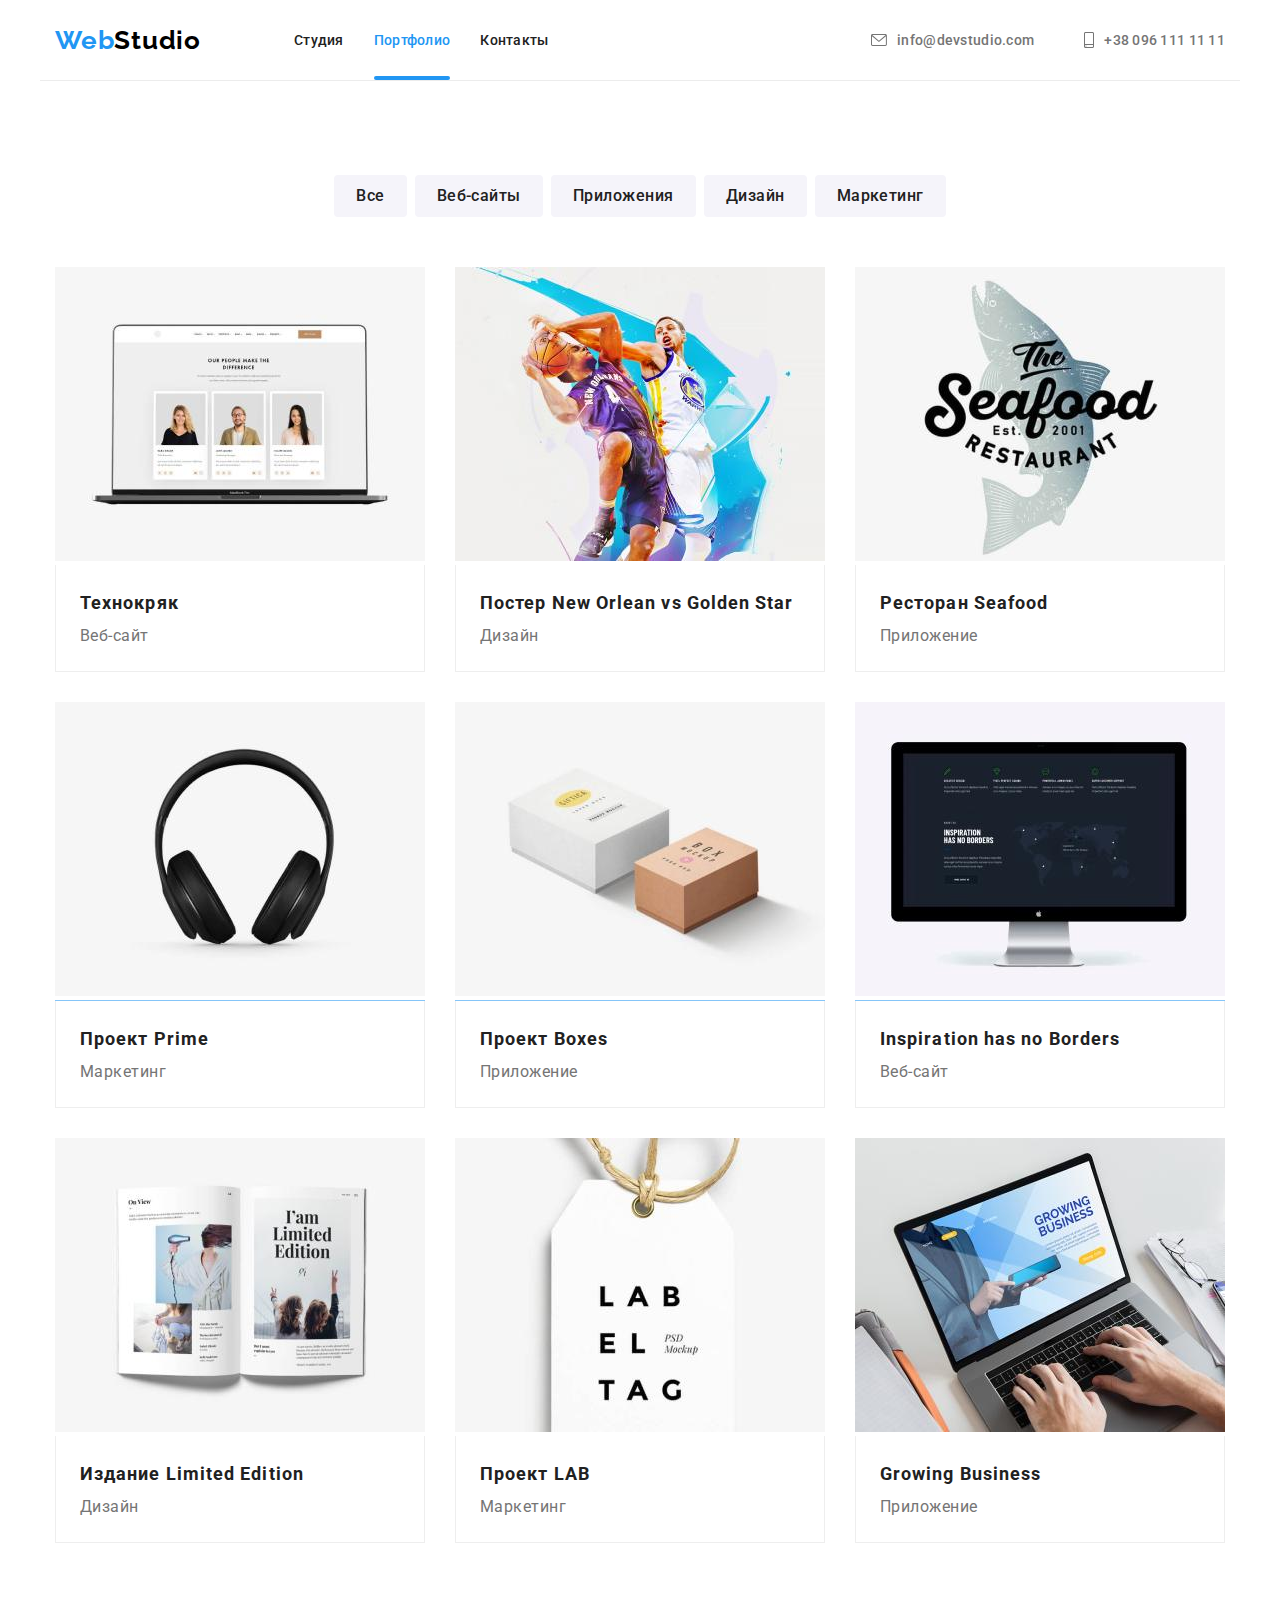
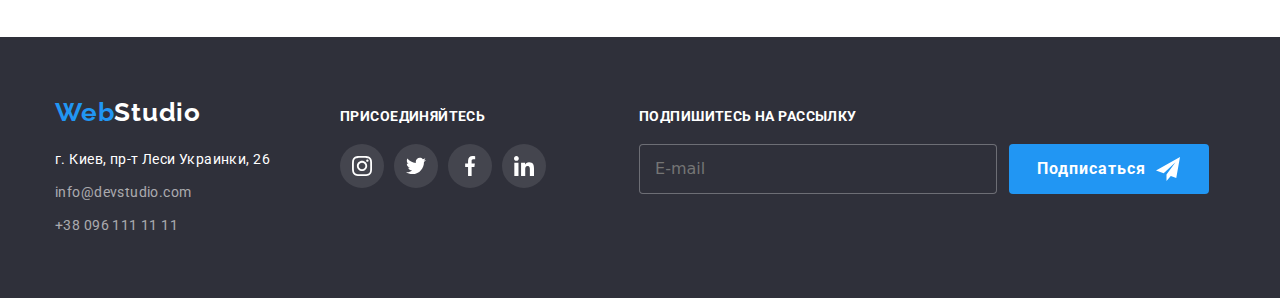
==== portfolio.html @ 139fa719 "дз8" ====
<!DOCTYPE html>
<html lang="ru">

<head>
    <meta charset="UTF-8">
    <meta http-equiv="X-UA-Compatible" content="IE=edge">
    <meta name="viewport" content="width=device-width, initial-scale=1.0">
    <link rel="preconnect" href="https://fonts.googleapis.com">
    <link rel="preconnect" href="https://fonts.gstatic.com" crossorigin>
    <link href="https://fonts.googleapis.com/css2?family=Raleway:wght@700&family=Roboto:wght@400;500;700;900&display=swap"
        rel="stylesheet">
    <!-- <link rel="stylesheet" href="css/styles.css"> -->
    <link rel="stylesheet" href="css/main.css">
    <link rel="stylesheet" href="css/main.min.css">
    <link rel="stylesheet" href="./css/modern-normalize.css">
    <!-- <link rel="stylesheet" href="./css/reset.css"> -->
    <title>Портфолио</title>
</head>

<body>
    <!------ШАПКА------>
    <header>
        <div class="container header-nav">
            <nav class="main-nav">
                <a class="link header-logo-web" href="./index.html">Web<span class="header-logo-studio">Studio</span></a>
                <ul class="list header__box-list">
                    <li class="header__list">
                        <a class="link header__link" href="./index.html" >Студия</a>
                    </li>
                    <li class="header__list">
                        <a class="link header__link current" href="./portfolio.html">Портфолио</a>
                    </li>
                    <li class="header__list">
                        <a class="link header__link" href="">Контакты</a>
                    </li>
                </ul>
            </nav>
                <ul class="list header-tel-mail">
                    <li class="header-contact">
                        <a class="link header-mail" href="mailto:info@devstudio.com">
                            <svg class="header-icon-mail">
                                <use href="./images/symbol-defs.svg#icon-envelope-hover">
                                </use>
                            </svg>
                            info@devstudio.com</a>
                    </li>
                    <li class="header-contact">
                        <a class="link header-tel" href="tel:+380961111111">
                            <svg class="header-icon-tel">
                                <use href="./images/symbol-defs.svg#icon-smartphone">
                                </use>
                            </svg>+38 096 111 11 11</a>
                    </li>
                </ul>
        </div>
    </header>
    <!-----------------------портфоліо----------------------->
    <main>
        <section class="section">
            <div class="container">
                <ul class="list projects__box-btn">
                    <li class="projects__button">
                        <button class="projects__list-btn" type="button">Все</button>
                    </li>
                    <li class="projects__button">
                        <button class="projects__list-btn" type="button">Веб-сайты</button>
                    </li>
                    <li class="projects__button">
                        <button class="projects__list-btn" type="button">Приложения</button>
                    </li>
                    <li class="projects__button">
                        <button class="projects__list-btn" type="button">Дизайн</button>
                    </li>
                    <li class="projects__button">
                        <button class="projects__list-btn" type="button">Маркетинг</button>
                    </li>
                </ul>
                <h1 class="visually-hidden">Портфолио</h1>
                <ul class="list projects">
                    <li class="projects__img">
                            <a class="link projects__link" href="">
                                <div class="projects__img-wrap">
                                <img src="./images/potr.jpg" alt="Ноутбук" width="370">
                                <p class="flex-top-text">
                                    Технокряк это современная площадка распространения коронавируса. Компании используют эту платформу для цифрового
                                    шпионажа и атак на защищённые сервера конкурентов.
                                </p>
                            </div>
                            <div class="projects__text-container" >
                                <h2 class="projects__text">Технокряк</h2>
                                <p class="projects__title">Веб-сайт</p>
                            </div>
                        </a>
                    </li>
                    <li class="projects__img">
                            <a class="link projects__link" href="">
                                <div class="projects__img-wrap">
                                <img src="./images/potr(1).jpg" alt="Баскетболіcти" width="370">
                                <p class="flex-top-text">
                                    Технокряк это современная площадка распространения коронавируса. Компании используют эту платформу для цифрового
                                    шпионажа и атак на защищённые сервера конкурентов.
                                </p>
                            </div>
                            <div class="projects__text-container" >
                                <h2 class="projects__text">Постер <span lang="en">New Orlean vs Golden Star</span></h2>
                                <p class="projects__title">Дизайн</p>
                            </div>
                        </a>
                    </li>
                    <li class="projects__img">
                            <a class="link projects__link" href="">
                                <div class="projects__img-wrap">
                                <img src="./images/port(2).jpg" alt="Логотип ресторану" width="370">
                                <p class="flex-top-text">
                                    Технокряк это современная площадка распространения коронавируса. Компании используют эту платформу для цифрового
                                    шпионажа и атак на защищённые сервера конкурентов.
                                </p>
                            </div>
                            <div class="projects__text-container" >
                                <h2 class="projects__text">Ресторан <span lang="en">Seafood</span></h2>
                                <p class="projects__title">Приложение</p>
                            </div>
                        </a>
                    </li>
                    <li class="projects__img">
                            <a class="link projects__link" href="">
                                <div class="projects__img-wrap">
                                <img src="./images/port(3).jpg" alt="Навушники" width="370">
                                <p class="flex-top-text">
                                    Технокряк это современная площадка распространения коронавируса. Компании используют эту платформу для цифрового
                                    шпионажа и атак на защищённые сервера конкурентов.
                                </p>
                            </div>
                            <div class="projects__text-container" >
                                <h2 class="projects__text">Проект <span lang="en">Prime</span></h2>
                                <p class="projects__title">Маркетинг</p>
                            </div>
                        </a>
                    </li>
                    <li class="projects__img">
                            <a class="link projects__link" href="">
                                <div class="projects__img-wrap">
                                <img src="./images/port(4).jpg" alt="Коробка" width="370">
                                <p class="flex-top-text">
                                    Технокряк это современная площадка распространения коронавируса. Компании используют эту платформу для цифрового
                                    шпионажа и атак на защищённые сервера конкурентов.
                                </p>
                            </div>
                            <div class="projects__text-container" >
                                <h2 class="projects__text">Проект <span lang="en">Boxes</span></h2>
                                <p class="projects__title">Приложение</p>
                            </div>
                        </a>
                    </li>
                    <li class="projects__img">
                            <a class="link projects__link" href="">
                                <div class="projects__img-wrap">
                                <img src="./images/port(5).jpg" alt="Комп'ютер" width="370">
                                <p class="flex-top-text">
                                    Технокряк это современная площадка распространения коронавируса. Компании используют эту платформу для цифрового
                                    шпионажа и атак на защищённые сервера конкурентов.
                                </p>
                            </div>
                            <div class="projects__text-container" >
                                <h2 class="projects__text"><span lang="en">Inspiration has no Borders</span></h2>
                                <p class="projects__title">Веб-сайт</p>
                            </div>
                        </a>
                    </li>
                    <li class="projects__img">
                            <a class="link projects__link" href="">
                                <div class="projects__img-wrap">
                                <img src="./images/port(6).jpg" alt="Журнал" width="370">
                                <p class="flex-top-text">
                                    Технокряк это современная площадка распространения коронавируса. Компании используют эту платформу для цифрового
                                    шпионажа и атак на защищённые сервера конкурентов.
                                </p>
                            </div>
                            <div class="projects__text-container" >
                                <h2 class="projects__text">Издание <span lang="en">Limited Edition</span></h2>
                                <p class="projects__title">Дизайн</p>
                            </div>
                        </a>
                    </li>
                    <li class="projects__img">
                            <a class="link projects__link" href="">
                                <div class="projects__img-wrap">
                                <img src="./images/port(7).jpg" alt="Бірка" width="370">
                                <p class="flex-top-text">
                                    Технокряк это современная площадка распространения коронавируса. Компании используют эту платформу для цифрового
                                    шпионажа и атак на защищённые сервера конкурентов.
                                </p>
                            </div>
                            <div class="projects__text-container" >
                                <h2 class="projects__text">Проект <span lang="en">LAB</span></h2>
                                <p class="projects__title">Маркетинг</p>
                            </div>
                        </a>
                    </li>
                    <li class="projects__img">
                            <a class="link projects__link" href="">
                                <div class="projects__img-wrap">
                                <img src="./images/port(8).jpg" alt="Ноутбук" width="370">
                                <p class="flex-top-text">
                                    Технокряк это современная площадка распространения коронавируса. Компании используют эту платформу для цифрового
                                    шпионажа и атак на защищённые сервера конкурентов.
                                </p>
                            </div>
                            <div class="projects__text-container" >
                                <h2 class="projects__text"><span lang="en">Growing Business</span></h2>
                                <p class="projects__title">Приложение</p>
                            </div>
                        </a>
                    </li>
                </ul>
            </div>
        </section>
    </main>
    <!------------------------футер-/* Подвал */---------------------------------->
    <footer class="footer">
        <div class="container container-footer">
        <div>
            <a class="link footer-logo-web" href="./index.html">Web<span class="footer-logo-studio">Studio</span></a>
            <ul class="list footer-container">
                <li class="footer__pre-container">
                    <a class="link footer__map" href="https://goo.gl/maps/3yWpkA23hBz6djXq9" target="_blank"
                        rel="noopener noreferrer">
                        <address>г. Киев, пр-т Леси Украинки, 26</address>
                    </a>
                </li>
                <li class="footer__pre-container">
                    <a class="link footer__list" href="mailto:info@devstudio.com">info@devstudio.com</a>
                </li>
                <li class="footer__pre-container">
                    <a class="link footer__list" href="tel:+380961111111">+38 096 111 11 11</a>
                </li>
            </ul>
        </div>
        <div class="social">
            <p class="social__text">присоединяйтесь</p>
            <ul class="list social__links">
                <li class="social__pre-link">
                    <a class="social__link" href="">
                        <svg class="social__icon">
                            <use href="./images/symbol-defs.svg#icon-instagram">
                            </use>
                        </svg>
                    </a>
                </li>
                <li class="social__pre-link">
                    <a class="social__link" href="">
                        <svg class="social__icon">
                            <use href="./images/symbol-defs.svg#icon-twitter">
                            </use>
                        </svg>
                    </a>
                </li>
                <li class="social__pre-link">
                    <a class="social__link" href="">
                        <svg class="social__icon">
                            <use href="./images/symbol-defs.svg#icon-facebook">
                            </use>
                        </svg>
                    </a>
                </li>
                <li class="social__pre-link">
                    <a class="social__link" href="">
                        <svg class="social__icon">
                            <use href="./images/symbol-defs.svg#icon-linkedin">
                            </use>
                        </svg>
                    </a>
                </li>
            </ul>
        </div>
        <div class="send__mail">
            <p class="send__text">Подпишитесь на рассылку</p>
            <form action="#" class="send__form">
                <input 
                    type="email" 
                    name="mail"
                    id="mail" 
                    class="input-mail" 
                    placeholder="E-mail" />
                <button class="button-send" type="submit">Подписаться
                    <svg class="send__icon">
                        <use href="./images/symbol-defs.svg#icon-icon-send-modal">
                        </use>
                    </svg>
                </button>
            </form>
        </div>
        </div>
    </footer>
</body>

</html>
---- css/styles.css ----
/* ------------------------------ШАПКА---------------------------------- */
/* ------------------------------ГЕРОЙ-------------------------------------- */

/* -----------------------------ОСОБЕННОСТИ--------------------------------------- */

/* -------------------------------ЧЕМ-МИ-ЗАНИМАЕМСЯ----------------------------------- */

/* ---------------------------------НАША-КОМАННДА---------------------------------- */

/* --------------------СТОРІНКА-2-ПОРТФОЛИО----------------------------------------- */

/* ----------------------------Постоянные-клиенты---------------------------------- */

/* ----------------------------ФУТЕР--------------------------------------------- */

/* ---------------MODAL------------ */
---- css/main.css ----
:root {
  --header-text-color: #212121;
  --accent-color: #2196f3;
  --main-title-color: #212121;
  --portfolio-text-color: #212121;
}

h1,
h2,
h3,
h4,
h5,
h6,
p {
  margin: 0;
}

ul {
  padding: 0;
  margin: 0;
}

.link {
  text-decoration: none;
}

.list {
  list-style: none;
}

.button {
  cursor: pointer;
}

body {
  font-family: "Roboto", sans-serif;
}

.container {
  width: 1200px;
  padding-left: 15px;
  padding-right: 15px;
  margin: 0 auto;
}

.hero-btn {
  padding: 10px 32px;
  margin: 0 auto;
  font-family: Roboto;
  font-style: normal;
  font-weight: bold;
  font-size: 16px;
  line-height: 1.87;
  display: block;
  align-items: center;
  text-align: center;
  letter-spacing: 0.06em;
  color: #ffffff;
  cursor: pointer;
  background: #2196f3;
  box-shadow: 0px 4px 4px rgba(0, 0, 0, 0.15);
  border-radius: 4px;
  border: none;
  transition-property: color;
  transition-duration: 250ms;
  transition-timing-function: linear cubic-bezier(0.4, 0, 0.2, 1);
}

.hero-btn:hover,
.hero-btn:focus {
  color: #188ce8;
}

.header-logo-web {
  font-family: Raleway;
  font-weight: bold;
  font-size: 26px;
  line-height: 31px;
  letter-spacing: 0.03em;
  color: #2196f3;
  margin-right: 93px;
}

.header-logo-studio {
  font-family: Raleway;
  font-weight: bold;
  font-size: 26px;
  line-height: 31px;
  letter-spacing: 0.03em;
  color: #000000;
}

.footer-logo-web {
  display: block;
  margin-bottom: 20px;
  font-family: Raleway;
  font-weight: bold;
  font-size: 26px;
  line-height: 31px;
  letter-spacing: 0.03em;
  color: #2196f3;
}

.footer-logo-studio {
  font-family: Raleway;
  font-weight: bold;
  font-size: 26px;
  line-height: 31px;
  letter-spacing: 0.03em;
  color: #ffffff;
}

.section {
  padding-top: 94px;
  padding-bottom: 94px;
}

.title {
  margin-bottom: 50px;
  font-family: Roboto;
  font-style: normal;
  font-weight: bold;
  font-size: 36px;
  line-height: 42px;
  text-align: center;
  letter-spacing: 0.03em;
  color: var(--header-text-color);
}

.visually-hidden {
  position: absolute;
  width: 1px;
  height: 1px;
  margin: -1px;
  border: 0;
  padding: 0;
  white-space: nowrap;
  clip-path: inset(100%);
  clip: rect(0 0 0 0);
  overflow: hidden;
}

.header-nav {
  display: flex;
  align-items: center;
  border-bottom: 1px solid #ececec;
}

.main-nav {
  display: flex;
  align-items: center;
}

.header__box-list {
  display: flex;
}

.header__list .current {
  color: #2196f3;
}

.header__list + .header__list {
  margin-left: 30px;
}

.header__link {
  display: block;
  font-family: Roboto;
  font-style: normal;
  font-weight: 500;
  font-size: 14px;
  line-height: 16px;
  letter-spacing: 0.02em;
  color: var(--header-text-color);
  padding-top: 32px;
  padding-bottom: 32px;
  position: relative;
  transition-property: color;
  transition-duration: 250ms;
  transition-timing-function: linear cubic-bezier(0.4, 0, 0.2, 1);
}

.header__link:hover, .header__link:focus {
  color: var(--accent-color);
}

.header__link.current::after {
  content: "";
  width: 100%;
  height: 4px;
  background-color: #2196f3;
  position: absolute;
  display: block;
  bottom: 0;
  border-radius: 2px;
}

.header-tel-mail {
  display: flex;
  align-items: center;
  margin-left: auto;
}

.header-mail {
  display: flex;
  align-items: center;
  font-family: Roboto;
  font-style: normal;
  font-weight: 500;
  font-size: 14px;
  line-height: 16px;
  letter-spacing: 0.02em;
  color: #757575;
  transition-property: color;
  transition-duration: 250ms;
  transition-timing-function: linear cubic-bezier(0.4, 0, 0.2, 1);
}

.header-mail:hover, .header-mail:focus {
  color: var(--accent-color);
}

.header-icon-mail {
  width: 16px;
  height: 12px;
  margin-right: 10px;
  fill: currentColor;
}

.header-tel {
  display: flex;
  align-items: center;
  font-family: Roboto;
  font-style: normal;
  font-weight: 500;
  font-size: 14px;
  line-height: 16px;
  letter-spacing: 0.02em;
  color: #757575;
  transition-property: color;
  transition-duration: 250ms;
  transition-timing-function: linear cubic-bezier(0.4, 0, 0.2, 1);
}

.header-tel:hover, .header-tel:focus {
  color: var(--accent-color);
}

.header-icon-tel {
  width: 10px;
  height: 16px;
  margin-right: 10px;
  fill: currentColor;
}

.header-contact:not(:last-child) {
  margin-right: 50px;
}

.hero {
  background-color: #2f303a;
  padding-top: 200px;
  padding-bottom: 200px;
}

.hero {
  background-image: url(/images/symbol-defs.svg);
}

.hero {
  max-width: 1600px;
  min-height: 600px;
  margin-left: auto;
  margin-right: auto;
  background-image: linear-gradient(rgba(47, 48, 58, 0.4), rgba(47, 48, 58, 0.4)), url(../images/img-hero.jpg);
  background-position: center;
  background-size: cover;
}

.hero-text {
  width: 696px;
  height: 120px;
  font-family: Roboto;
  font-style: normal;
  font-weight: 900;
  font-size: 44px;
  line-height: 1.36;
  text-align: center;
  letter-spacing: 0.06em;
  text-transform: uppercase;
  color: #ffffff;
  margin: 0 auto;
  margin-bottom: 30px;
  display: block;
}

.advantage__thumb {
  display: flex;
  align-items: center;
  justify-content: center;
  height: 120px;
  background: #f5f4fa;
  border-radius: 4px;
  margin-bottom: 30px;
}

.advantage__text {
  display: flex;
}

.advantage__pre-text:not(:last-child) {
  margin-right: 30px;
}

.advantage__list-text {
  margin-bottom: 10px;
  font-family: Roboto;
  font-style: normal;
  font-weight: bold;
  font-size: 14px;
  line-height: 16px;
  letter-spacing: 0.03em;
  color: var(--main-title-color);
  text-transform: uppercase;
}

.advantage__title {
  font-family: Roboto;
  font-style: normal;
  font-weight: normal;
  font-size: 14px;
  line-height: 1.71;
  letter-spacing: 0.03em;
  color: #757575;
}

.work__container {
  padding-bottom: 94px;
}

.work__container-img {
  display: inline-flex;
}

.work__item-img {
  position: relative;
}

.work__item-img:not(:last-child) {
  margin-right: 30px;
}

.work__item-img::before {
  content: "";
  position: absolute;
  bottom: 2px;
  left: 0;
  display: inline-block;
  width: 370px;
  height: 70px;
  background-color: rgba(47, 48, 58, 0.8);
}

.work__img-text {
  position: absolute;
  bottom: 27px;
  left: 83px;
  font-family: Roboto;
  font-style: normal;
  font-weight: bold;
  font-size: 14px;
  line-height: 16px;
  text-align: center;
  letter-spacing: 0.03em;
  text-transform: uppercase;
  color: #ffffff;
}

.team {
  background-color: #f5f4fa;
}

.team__container {
  display: flex;
}

.team__pre-items {
  background-color: #ffffff;
  box-shadow: 0px 1px 3px rgba(0, 0, 0, 0.12), 0px 1px 1px rgba(0, 0, 0, 0.14), 0px 2px 1px rgba(0, 0, 0, 0.2);
  border-radius: 0px 0px 4px 4px;
}

.team__pre-items:not(:last-child) {
  margin-right: 30px;
}

.team__box-text {
  padding-top: 30px;
  padding-bottom: 30px;
}

.team__items-text {
  margin-bottom: 10px;
  font-family: Roboto;
  font-style: normal;
  font-weight: 500;
  font-size: 16px;
  line-height: 19px;
  text-align: center;
  letter-spacing: 0.03em;
  color: var(--header-text-color);
}

.team__title {
  font-family: Roboto;
  font-style: normal;
  font-weight: normal;
  font-size: 16px;
  line-height: 19px;
  text-align: center;
  letter-spacing: 0.03em;
  color: #757575;
}

.team__social-list {
  display: flex;
  justify-content: center;
  margin-top: 16px;
}

.team__box-link {
  width: 44px;
  height: 44px;
}

.team__link {
  width: 100%;
  height: 100%;
  border-radius: 50%;
  display: flex;
  align-items: center;
  justify-content: center;
  color: #afb1b8;
  transition-property: background-color, color;
  transition-duration: 250ms;
  transition-timing-function: linear cubic-bezier(0.4, 0, 0.2, 1);
}

.team__link:hover, .team__link:focus {
  background-color: #2196f3;
  color: white;
}

.team__social-icon {
  width: 20px;
  height: 20px;
  fill: currentColor;
}

.clients__box {
  display: flex;
}

.clients__link {
  width: 170px;
  height: 92px;
}

.clients__link:not(:last-child) {
  margin-right: 30px;
}

.clients__link-icon {
  width: 100%;
  height: 100%;
  border: 1px solid #afb1b8;
  display: flex;
  align-items: center;
  justify-content: center;
  border-radius: 4px;
  color: #757575;
  transition-property: color, border;
  transition-duration: 250ms;
  transition-timing-function: linear cubic-bezier(0.4, 0, 0.2, 1);
}

.clients__link-icon:hover, .clients__link-icon:focus {
  color: var(--accent-color);
  border: 1px solid var(--accent-color);
}

.clients__icon {
  width: 106px;
  height: 60px;
  fill: currentColor;
}

.container-footer {
  display: flex;
  align-items: baseline;
}

.footer {
  background-color: #2f303a;
  padding-top: 60px;
  padding-bottom: 60px;
}

.footer__pre-container:not(:last-child) {
  margin-bottom: 9px;
}

.footer__map {
  font-family: Roboto;
  font-style: normal;
  font-weight: normal;
  font-size: 14px;
  line-height: 1.71;
  letter-spacing: 0.03em;
  color: #ffffff;
  transition-property: color;
  transition-duration: 250ms;
  transition-timing-function: linear cubic-bezier(0.4, 0, 0.2, 1);
}

.footer__map:hover, .footer__map:focus {
  color: var(--accent-color);
}

.footer__list {
  font-family: Roboto;
  font-style: normal;
  font-weight: normal;
  font-size: 14px;
  line-height: 1.71;
  letter-spacing: 0.03em;
  color: rgba(255, 255, 255, 0.6);
  transition-property: color;
  transition-duration: 250ms;
  transition-timing-function: linear cubic-bezier(0.4, 0, 0.2, 1);
}

.footer__list:hover, .footer__list:focus {
  color: var(--accent-color);
}

address {
  font-family: Roboto;
  font-style: normal;
}

.social {
  margin-left: 70px;
}

.social__text {
  font-family: Roboto;
  font-style: normal;
  font-weight: bold;
  font-size: 14px;
  line-height: 16px;
  letter-spacing: 0.03em;
  text-transform: uppercase;
  color: #ffffff;
}

.social__links {
  display: flex;
  margin-top: 20px;
}

.social__pre-link {
  background-color: rgba(255, 255, 255, 0.1);
  border-radius: 50%;
  width: 44px;
  height: 44px;
}

.social__pre-link + .social__pre-link {
  margin-left: 10px;
}

.social__link {
  width: 100%;
  height: 100%;
  border-radius: 50%;
  display: flex;
  align-items: center;
  justify-content: center;
  color: #ffffff;
  transition-property: background-color, color;
  transition-duration: 250ms;
  transition-timing-function: linear cubic-bezier(0.4, 0, 0.2, 1);
}

.social__link:hover, .social__link:focus {
  color: #ffffff;
  background-color: var(--accent-color);
}

.social__icon {
  width: 20px;
  height: 20px;
  fill: currentColor;
}

.send__text {
  font-family: Roboto;
  font-style: normal;
  font-weight: bold;
  font-size: 14px;
  line-height: 16px;
  letter-spacing: 0.03em;
  text-transform: uppercase;
  color: #ffffff;
  margin-bottom: 20px;
}

.send__mail {
  margin-left: 93px;
}

.send__form {
  display: flex;
}

.send__icon {
  width: 24px;
  height: 24px;
  margin-left: 10px;
}

.input-mail {
  width: 358px;
  height: 50px;
  margin-right: 12px;
  border: 1px solid rgba(255, 255, 255, 0.3);
  box-sizing: border-box;
  border-radius: 4px;
  background-color: #2f303a;
  color: #ffffff;
  padding-left: 15px;
  padding-right: 15px;
  cursor: pointer;
  transition-property: filter;
  transition-duration: 250ms;
  transition-timing-function: linear cubic-bezier(0.4, 0, 0.2, 1);
}

.input-mail:hover, .input-mail:focus {
  filter: drop-shadow(0px 4px 4px rgba(0, 0, 0, 0.15));
}

.button-send {
  width: 200px;
  height: 50px;
  background: var(--accent-color);
  border-radius: 4px;
  border: none;
  font-family: Roboto;
  font-style: normal;
  font-weight: bold;
  font-size: 16px;
  line-height: 1.87;
  display: flex;
  align-items: center;
  text-align: center;
  letter-spacing: 0.06em;
  color: #ffffff;
  padding: 10px 28px;
  cursor: pointer;
  transition-property: box-shadow;
  transition-duration: 250ms;
  transition-timing-function: linear cubic-bezier(0.4, 0, 0.2, 1);
}

.button-send:hover, .button-send:focus {
  box-shadow: 0px 4px 4px rgba(0, 0, 0, 0.15);
}

.backdrop {
  width: 100vw;
  height: 100vh;
  background-color: rgba(0, 0, 0, 0.2);
  border: 1px solid #000000;
  box-sizing: border-box;
  box-shadow: 0px 4px 4px rgba(0, 0, 0, 0.25);
  position: fixed;
  top: 0;
  transition: opacity 500ms linear, visibility 500ms;
}

.backdrop.is-hidden .modal {
  transform: scale(1.5) translate(-1000px);
  transition: transform 500ms;
}

.modal {
  padding: 40px;
  width: 528px;
  min-height: 581px;
  background-color: #ffffff;
  box-shadow: 0px 1px 3px rgba(0, 0, 0, 0.12), 0px 1px 1px rgba(0, 0, 0, 0.14), 0px 2px 1px rgba(0, 0, 0, 0.2);
  border-radius: 4px;
  position: absolute;
  top: 50%;
  left: 50%;
  transform: scale(1);
  transform: translate(-50%, -50%);
  transition: transform 500ms;
}

.modal__close {
  width: 30px;
  height: 30px;
  background-color: #ffffff;
  border: 1px solid rgba(0, 0, 0, 0.1);
  border-radius: 50%;
  box-sizing: border-box;
  position: absolute;
  top: 8px;
  right: 8px;
  display: flex;
  align-items: center;
  justify-content: center;
  cursor: pointer;
  fill: currentColor;
  transition-property: color;
  transition-duration: 250ms;
  transition-timing-function: linear cubic-bezier(0.4, 0, 0.2, 1);
}

.modal__close:hover, .modal__close:focus {
  color: var(--accent-color);
}

.modal__close-icon {
  width: 18px;
  height: 18px;
}

.modal__title {
  margin-bottom: 12px;
  font-family: Roboto;
  font-style: normal;
  font-weight: bold;
  font-size: 20px;
  line-height: 23px;
  text-align: center;
  letter-spacing: 0.03em;
  color: #212121;
}

.modal__field {
  margin-bottom: 10px;
}

.modal__field-feedbeck {
  margin-bottom: 20px;
}

.modal__field-check {
  margin-bottom: 30px;
}

.modal__input-text {
  display: block;
  margin-bottom: 4px;
  font-family: Roboto;
  font-style: normal;
  font-weight: normal;
  font-size: 12px;
  line-height: 14px;
  letter-spacing: 0.01em;
  color: #757575;
}

.modal__wrap {
  position: relative;
}

.modal__form-text {
  padding: 12px 16px;
  resize: none;
  width: 100%;
  height: 120px;
  border: 1px solid rgba(33, 33, 33, 0.2);
  box-sizing: border-box;
  border-radius: 4px;
  outline: none;
  cursor: pointer;
  transition-property: border;
  transition-duration: 250ms;
  transition-timing-function: linear cubic-bezier(0.4, 0, 0.2, 1);
}

.modal__form-text:focus {
  border: 1px solid #2196f3;
  border-radius: 4px;
}

.modal__check-text {
  font-family: Roboto;
  font-style: normal;
  font-weight: normal;
  font-size: 14px;
  line-height: 1.71;
  letter-spacing: 0.03em;
  color: #757575;
  display: flex;
  align-items: center;
  justify-content: center;
}

.modal__check-icon {
  width: 16px;
  height: 15px;
  border: 2px solid #212121;
  border-radius: 2px;
  margin-right: 8.38px;
  display: flex;
  align-items: center;
  justify-content: center;
}

.modal__text-link {
  font-family: Roboto;
  font-style: normal;
  font-weight: normal;
  font-size: 14px;
  line-height: 1.71;
  letter-spacing: 0.03em;
  text-decoration-line: underline;
  color: var(--accent-color);
  margin-left: 3px;
}

.modal__button {
  font-family: Roboto;
  font-style: normal;
  font-weight: bold;
  font-size: 16px;
  line-height: 1.87;
  display: flex;
  align-items: center;
  text-align: center;
  letter-spacing: 0.06em;
  color: #ffffff;
  display: block;
  margin: 0 auto;
  width: 200px;
  height: 50px;
  background: #2196f3;
  box-shadow: 0px 4px 4px rgba(0, 0, 0, 0.15);
  border-radius: 4px;
  border: none;
  cursor: pointer;
}

.is-hidden {
  visibility: hidden;
  opacity: 0;
  pointer-events: none;
}

.person-modal {
  width: 18px;
  height: 18px;
  position: absolute;
  left: 12px;
  top: 50%;
  transform: translateY(-50%);
  cursor: pointer;
  fill: currentColor;
  transition-property: fill;
  transition-duration: 250ms;
  transition-timing-function: linear cubic-bezier(0.4, 0, 0.2, 1);
}

.modal-form-input {
  padding-left: 42px;
  padding-right: 12px;
  width: 100%;
  height: 40px;
  border: 1px solid rgba(33, 33, 33, 0.2);
  box-sizing: border-box;
  border-radius: 4px;
  outline: none;
  cursor: pointer;
  transition-property: border;
  transition-duration: 250ms;
  transition-timing-function: linear cubic-bezier(0.4, 0, 0.2, 1);
}

.modal-form-input:focus {
  border: 1px solid #2196f3;
  border-radius: 4px;
}

.modal-form-input:focus + .person-modal {
  fill: var(--accent-color);
}

.modal-form-input::modal-form-input {
  font-family: Roboto;
  font-style: normal;
  font-weight: normal;
  font-size: 14px;
  line-height: 16px;
  letter-spacing: 0.01em;
  color: rgba(117, 117, 117, 0.5);
}

.check-icon-modal {
  width: 11px;
  height: 8px;
  fill: #ffffff;
}

.modal-check:checked + .modal__check-text .modal__check-icon {
  background-color: var(--accent-color);
  border: none;
}

.modal-check:focus + .modal__check-text .modal__check-icon {
  border-color: var(--accent-color);
}

.projects {
  display: flex;
  flex-wrap: wrap;
}

.projects__box-btn {
  display: block;
  display: flex;
  justify-content: center;
  margin-bottom: 50px;
}

.projects__button:not(:last-child) {
  margin-right: 8px;
}

.projects__list-btn {
  padding: 8px 22px;
  font-family: Roboto;
  font-style: normal;
  font-weight: 500;
  font-size: 16px;
  line-height: 1.62;
  text-align: center;
  letter-spacing: 0.03em;
  color: #212121;
  cursor: pointer;
  border-radius: 4px;
  border: none;
  background: #f5f4fa;
  border-radius: 4px;
  transition-property: background-color, color, box-shadow;
  transition-duration: 250ms;
  transition-timing-function: linear cubic-bezier(0.4, 0, 0.2, 1);
}

.projects__list-btn:hover, .projects__list-btn:focus {
  background: #2196f3;
  /* shadow-middle */
  color: #ffffff;
  box-shadow: 0px 3px 1px rgba(0, 0, 0, 0.1), 0px 1px 2px rgba(0, 0, 0, 0.08), 0px 2px 2px rgba(0, 0, 0, 0.12);
  border-radius: 4px;
}

.projects__img {
  width: 370px;
  margin-right: 30px;
  margin-bottom: 30px;
  transition-property: box-shadow;
  transition-duration: 250ms;
  transition-timing-function: linear cubic-bezier(0.4, 0, 0.2, 1);
}

.projects__img:hover, .projects__img:focus {
  box-shadow: 0px 1px 1px rgba(0, 0, 0, 0.12), 0px 4px 4px rgba(0, 0, 0, 0.06), 1px 4px 6px rgba(0, 0, 0, 0.16);
}

.projects__img:nth-child(3n) {
  margin-right: 0;
}

.projects__img:nth-last-child(-n + 3) {
  margin-bottom: 0px;
}

.projects__link :hover .flex-top-text,
.projects :focus .flex-top-text {
  transform: translateY(0);
}

.projects__img-wrap {
  position: relative;
  overflow: hidden;
}

.projects__text-container {
  padding: 20px 24px;
  border-right: 1px solid #eee;
  border-bottom: 1px solid #eee;
  border-left: 1px solid #eee;
}

.projects__text {
  font-family: Roboto;
  font-style: normal;
  font-weight: bold;
  font-size: 18px;
  line-height: 2;
  letter-spacing: 0.06em;
  color: var(--portfolio-text-color);
}

.projects__title {
  font-family: Roboto;
  font-style: normal;
  font-weight: normal;
  font-size: 16px;
  line-height: 1.87;
  letter-spacing: 0.03em;
  color: #757575;
}

.flex-top-text {
  font-family: Roboto;
  font-style: normal;
  font-weight: normal;
  font-size: 18px;
  line-height: 1.56;
  letter-spacing: 0.03em;
  color: #ffffff;
  padding: 63px 24px;
  background-color: rgba(33, 150, 243, 0.9);
  position: absolute;
  top: 0;
  left: 0;
  height: 100%;
  transform: translateY(100%);
  transition: transform 250ms cubic-bezier(0.4, 0, 0.2, 1);
}
/*# sourceMappingURL=main.css.map */
---- css/main.min.css ----
:root{--header-text-color: #212121;--accent-color: #2196f3;--main-title-color: #212121;--portfolio-text-color: #212121}h1,h2,h3,h4,h5,h6,p{margin:0}ul{padding:0;margin:0}.link{text-decoration:none}.list{list-style:none}.button{cursor:pointer}body{font-family:"Roboto", sans-serif}.container{width:1200px;padding-left:15px;padding-right:15px;margin:0 auto}.hero-btn{padding:10px 32px;margin:0 auto;font-family:Roboto;font-style:normal;font-weight:bold;font-size:16px;line-height:1.87;display:block;align-items:center;text-align:center;letter-spacing:0.06em;color:#ffffff;cursor:pointer;background:#2196f3;box-shadow:0px 4px 4px rgba(0,0,0,0.15);border-radius:4px;border:none;transition-property:color;transition-duration:250ms;transition-timing-function:linear cubic-bezier(0.4, 0, 0.2, 1)}.hero-btn:hover,.hero-btn:focus{color:#188ce8}.header-logo-web{font-family:Raleway;font-weight:bold;font-size:26px;line-height:31px;letter-spacing:0.03em;color:#2196f3;margin-right:93px}.header-logo-studio{font-family:Raleway;font-weight:bold;font-size:26px;line-height:31px;letter-spacing:0.03em;color:#000000}.footer-logo-web{display:block;margin-bottom:20px;font-family:Raleway;font-weight:bold;font-size:26px;line-height:31px;letter-spacing:0.03em;color:#2196f3}.footer-logo-studio{font-family:Raleway;font-weight:bold;font-size:26px;line-height:31px;letter-spacing:0.03em;color:#ffffff}.section{padding-top:94px;padding-bottom:94px}.title{margin-bottom:50px;font-family:Roboto;font-style:normal;font-weight:bold;font-size:36px;line-height:42px;text-align:center;letter-spacing:0.03em;color:var(--header-text-color)}.visually-hidden{position:absolute;width:1px;height:1px;margin:-1px;border:0;padding:0;white-space:nowrap;clip-path:inset(100%);clip:rect(0 0 0 0);overflow:hidden}.header-nav{display:flex;align-items:center;border-bottom:1px solid #ececec}.main-nav{display:flex;align-items:center}.header__box-list{display:flex}.header__list .current{color:#2196f3}.header__list+.header__list{margin-left:30px}.header__link{display:block;font-family:Roboto;font-style:normal;font-weight:500;font-size:14px;line-height:16px;letter-spacing:0.02em;color:var(--header-text-color);padding-top:32px;padding-bottom:32px;position:relative;transition-property:color;transition-duration:250ms;transition-timing-function:linear cubic-bezier(0.4, 0, 0.2, 1)}.header__link:hover,.header__link:focus{color:var(--accent-color)}.header__link.current::after{content:"";width:100%;height:4px;background-color:#2196f3;position:absolute;display:block;bottom:0;border-radius:2px}.header-tel-mail{display:flex;align-items:center;margin-left:auto}.header-mail{display:flex;align-items:center;font-family:Roboto;font-style:normal;font-weight:500;font-size:14px;line-height:16px;letter-spacing:0.02em;color:#757575;transition-property:color;transition-duration:250ms;transition-timing-function:linear cubic-bezier(0.4, 0, 0.2, 1)}.header-mail:hover,.header-mail:focus{color:var(--accent-color)}.header-icon-mail{width:16px;height:12px;margin-right:10px;fill:currentColor}.header-tel{display:flex;align-items:center;font-family:Roboto;font-style:normal;font-weight:500;font-size:14px;line-height:16px;letter-spacing:0.02em;color:#757575;transition-property:color;transition-duration:250ms;transition-timing-function:linear cubic-bezier(0.4, 0, 0.2, 1)}.header-tel:hover,.header-tel:focus{color:var(--accent-color)}.header-icon-tel{width:10px;height:16px;margin-right:10px;fill:currentColor}.header-contact:not(:last-child){margin-right:50px}.hero{background-color:#2f303a;padding-top:200px;padding-bottom:200px}.hero{background-image:url(/images/symbol-defs.svg)}.hero{max-width:1600px;min-height:600px;margin-left:auto;margin-right:auto;background-image:linear-gradient(rgba(47,48,58,0.4), rgba(47,48,58,0.4)),url(../images/img-hero.jpg);background-position:center;background-size:cover}.hero-text{width:696px;height:120px;font-family:Roboto;font-style:normal;font-weight:900;font-size:44px;line-height:1.36;text-align:center;letter-spacing:0.06em;text-transform:uppercase;color:#ffffff;margin:0 auto;margin-bottom:30px;display:block}.advantage__thumb{display:flex;align-items:center;justify-content:center;height:120px;background:#f5f4fa;border-radius:4px;margin-bottom:30px}.advantage__text{display:flex}.advantage__pre-text:not(:last-child){margin-right:30px}.advantage__list-text{margin-bottom:10px;font-family:Roboto;font-style:normal;font-weight:bold;font-size:14px;line-height:16px;letter-spacing:0.03em;color:var(--main-title-color);text-transform:uppercase}.advantage__title{font-family:Roboto;font-style:normal;font-weight:normal;font-size:14px;line-height:1.71;letter-spacing:0.03em;color:#757575}.work__container{padding-bottom:94px}.work__container-img{display:inline-flex}.work__item-img{position:relative}.work__item-img:not(:last-child){margin-right:30px}.work__item-img::before{content:"";position:absolute;bottom:2px;left:0;display:inline-block;width:370px;height:70px;background-color:rgba(47,48,58,0.8)}.work__img-text{position:absolute;bottom:27px;left:83px;font-family:Roboto;font-style:normal;font-weight:bold;font-size:14px;line-height:16px;text-align:center;letter-spacing:0.03em;text-transform:uppercase;color:#ffffff}.team{background-color:#f5f4fa}.team__container{display:flex}.team__pre-items{background-color:#ffffff;box-shadow:0px 1px 3px rgba(0,0,0,0.12),0px 1px 1px rgba(0,0,0,0.14),0px 2px 1px rgba(0,0,0,0.2);border-radius:0px 0px 4px 4px}.team__pre-items:not(:last-child){margin-right:30px}.team__box-text{padding-top:30px;padding-bottom:30px}.team__items-text{margin-bottom:10px;font-family:Roboto;font-style:normal;font-weight:500;font-size:16px;line-height:19px;text-align:center;letter-spacing:0.03em;color:var(--header-text-color)}.team__title{font-family:Roboto;font-style:normal;font-weight:normal;font-size:16px;line-height:19px;text-align:center;letter-spacing:0.03em;color:#757575}.team__social-list{display:flex;justify-content:center;margin-top:16px}.team__box-link{width:44px;height:44px}.team__link{width:100%;height:100%;border-radius:50%;display:flex;align-items:center;justify-content:center;color:#afb1b8;transition-property:background-color, color;transition-duration:250ms;transition-timing-function:linear cubic-bezier(0.4, 0, 0.2, 1)}.team__link:hover,.team__link:focus{background-color:#2196f3;color:white}.team__social-icon{width:20px;height:20px;fill:currentColor}.clients__box{display:flex}.clients__link{width:170px;height:92px}.clients__link:not(:last-child){margin-right:30px}.clients__link-icon{width:100%;height:100%;border:1px solid #afb1b8;display:flex;align-items:center;justify-content:center;border-radius:4px;color:#757575;transition-property:color, border;transition-duration:250ms;transition-timing-function:linear cubic-bezier(0.4, 0, 0.2, 1)}.clients__link-icon:hover,.clients__link-icon:focus{color:var(--accent-color);border:1px solid var(--accent-color)}.clients__icon{width:106px;height:60px;fill:currentColor}.container-footer{display:flex;align-items:baseline}.footer{background-color:#2f303a;padding-top:60px;padding-bottom:60px}.footer__pre-container:not(:last-child){margin-bottom:9px}.footer__map{font-family:Roboto;font-style:normal;font-weight:normal;font-size:14px;line-height:1.71;letter-spacing:0.03em;color:#ffffff;transition-property:color;transition-duration:250ms;transition-timing-function:linear cubic-bezier(0.4, 0, 0.2, 1)}.footer__map:hover,.footer__map:focus{color:var(--accent-color)}.footer__list{font-family:Roboto;font-style:normal;font-weight:normal;font-size:14px;line-height:1.71;letter-spacing:0.03em;color:rgba(255,255,255,0.6);transition-property:color;transition-duration:250ms;transition-timing-function:linear cubic-bezier(0.4, 0, 0.2, 1)}.footer__list:hover,.footer__list:focus{color:var(--accent-color)}address{font-family:Roboto;font-style:normal}.social{margin-left:70px}.social__text{font-family:Roboto;font-style:normal;font-weight:bold;font-size:14px;line-height:16px;letter-spacing:0.03em;text-transform:uppercase;color:#ffffff}.social__links{display:flex;margin-top:20px}.social__pre-link{background-color:rgba(255,255,255,0.1);border-radius:50%;width:44px;height:44px}.social__pre-link+.social__pre-link{margin-left:10px}.social__link{width:100%;height:100%;border-radius:50%;display:flex;align-items:center;justify-content:center;color:#ffffff;transition-property:background-color, color;transition-duration:250ms;transition-timing-function:linear cubic-bezier(0.4, 0, 0.2, 1)}.social__link:hover,.social__link:focus{color:#ffffff;background-color:var(--accent-color)}.social__icon{width:20px;height:20px;fill:currentColor}.send__text{font-family:Roboto;font-style:normal;font-weight:bold;font-size:14px;line-height:16px;letter-spacing:0.03em;text-transform:uppercase;color:#ffffff;margin-bottom:20px}.send__mail{margin-left:93px}.send__form{display:flex}.send__icon{width:24px;height:24px;margin-left:10px}.input-mail{width:358px;height:50px;margin-right:12px;border:1px solid rgba(255,255,255,0.3);box-sizing:border-box;border-radius:4px;background-color:#2f303a;color:#ffffff;padding-left:15px;padding-right:15px;cursor:pointer;transition-property:filter;transition-duration:250ms;transition-timing-function:linear cubic-bezier(0.4, 0, 0.2, 1)}.input-mail:hover,.input-mail:focus{filter:drop-shadow(0px 4px 4px rgba(0,0,0,0.15))}.button-send{width:200px;height:50px;background:var(--accent-color);border-radius:4px;border:none;font-family:Roboto;font-style:normal;font-weight:bold;font-size:16px;line-height:1.87;display:flex;align-items:center;text-align:center;letter-spacing:0.06em;color:#ffffff;padding:10px 28px;cursor:pointer;transition-property:box-shadow;transition-duration:250ms;transition-timing-function:linear cubic-bezier(0.4, 0, 0.2, 1)}.button-send:hover,.button-send:focus{box-shadow:0px 4px 4px rgba(0,0,0,0.15)}.backdrop{width:100vw;height:100vh;background-color:rgba(0,0,0,0.2);border:1px solid #000000;box-sizing:border-box;box-shadow:0px 4px 4px rgba(0,0,0,0.25);position:fixed;top:0;transition:opacity 500ms linear, visibility 500ms}.backdrop.is-hidden .modal{transform:scale(1.5) translate(-1000px);transition:transform 500ms}.modal{padding:40px;width:528px;min-height:581px;background-color:#ffffff;box-shadow:0px 1px 3px rgba(0,0,0,0.12),0px 1px 1px rgba(0,0,0,0.14),0px 2px 1px rgba(0,0,0,0.2);border-radius:4px;position:absolute;top:50%;left:50%;transform:scale(1);transform:translate(-50%, -50%);transition:transform 500ms}.modal__close{width:30px;height:30px;background-color:#ffffff;border:1px solid rgba(0,0,0,0.1);border-radius:50%;box-sizing:border-box;position:absolute;top:8px;right:8px;display:flex;align-items:center;justify-content:center;cursor:pointer;fill:currentColor;transition-property:color;transition-duration:250ms;transition-timing-function:linear cubic-bezier(0.4, 0, 0.2, 1)}.modal__close:hover,.modal__close:focus{color:var(--accent-color)}.modal__close-icon{width:18px;height:18px}.modal__title{margin-bottom:12px;font-family:Roboto;font-style:normal;font-weight:bold;font-size:20px;line-height:23px;text-align:center;letter-spacing:0.03em;color:#212121}.modal__field{margin-bottom:10px}.modal__field-feedbeck{margin-bottom:20px}.modal__field-check{margin-bottom:30px}.modal__input-text{display:block;margin-bottom:4px;font-family:Roboto;font-style:normal;font-weight:normal;font-size:12px;line-height:14px;letter-spacing:0.01em;color:#757575}.modal__wrap{position:relative}.modal__form-text{padding:12px 16px;resize:none;width:100%;height:120px;border:1px solid rgba(33,33,33,0.2);box-sizing:border-box;border-radius:4px;outline:none;cursor:pointer;transition-property:border;transition-duration:250ms;transition-timing-function:linear cubic-bezier(0.4, 0, 0.2, 1)}.modal__form-text:focus{border:1px solid #2196f3;border-radius:4px}.modal__check-text{font-family:Roboto;font-style:normal;font-weight:normal;font-size:14px;line-height:1.71;letter-spacing:0.03em;color:#757575;display:flex;align-items:center;justify-content:center}.modal__check-icon{width:16px;height:15px;border:2px solid #212121;border-radius:2px;margin-right:8.38px;display:flex;align-items:center;justify-content:center}.modal__text-link{font-family:Roboto;font-style:normal;font-weight:normal;font-size:14px;line-height:1.71;letter-spacing:0.03em;text-decoration-line:underline;color:var(--accent-color);margin-left:3px}.modal__button{font-family:Roboto;font-style:normal;font-weight:bold;font-size:16px;line-height:1.87;display:flex;align-items:center;text-align:center;letter-spacing:0.06em;color:#ffffff;display:block;margin:0 auto;width:200px;height:50px;background:#2196f3;box-shadow:0px 4px 4px rgba(0,0,0,0.15);border-radius:4px;border:none;cursor:pointer}.is-hidden{visibility:hidden;opacity:0;pointer-events:none}.person-modal{width:18px;height:18px;position:absolute;left:12px;top:50%;transform:translateY(-50%);cursor:pointer;fill:currentColor;transition-property:fill;transition-duration:250ms;transition-timing-function:linear cubic-bezier(0.4, 0, 0.2, 1)}.modal-form-input{padding-left:42px;padding-right:12px;width:100%;height:40px;border:1px solid rgba(33,33,33,0.2);box-sizing:border-box;border-radius:4px;outline:none;cursor:pointer;transition-property:border;transition-duration:250ms;transition-timing-function:linear cubic-bezier(0.4, 0, 0.2, 1)}.modal-form-input:focus{border:1px solid #2196f3;border-radius:4px}.modal-form-input:focus+.person-modal{fill:var(--accent-color)}.modal-form-input::modal-form-input{font-family:Roboto;font-style:normal;font-weight:normal;font-size:14px;line-height:16px;letter-spacing:0.01em;color:rgba(117,117,117,0.5)}.check-icon-modal{width:11px;height:8px;fill:#ffffff}.modal-check:checked+.modal__check-text .modal__check-icon{background-color:var(--accent-color);border:none}.modal-check:focus+.modal__check-text .modal__check-icon{border-color:var(--accent-color)}.projects{display:flex;flex-wrap:wrap}.projects__box-btn{display:block;display:flex;justify-content:center;margin-bottom:50px}.projects__button:not(:last-child){margin-right:8px}.projects__list-btn{padding:8px 22px;font-family:Roboto;font-style:normal;font-weight:500;font-size:16px;line-height:1.62;text-align:center;letter-spacing:0.03em;color:#212121;cursor:pointer;border-radius:4px;border:none;background:#f5f4fa;border-radius:4px;transition-property:background-color, color, box-shadow;transition-duration:250ms;transition-timing-function:linear cubic-bezier(0.4, 0, 0.2, 1)}.projects__list-btn:hover,.projects__list-btn:focus{background:#2196f3;color:#ffffff;box-shadow:0px 3px 1px rgba(0,0,0,0.1),0px 1px 2px rgba(0,0,0,0.08),0px 2px 2px rgba(0,0,0,0.12);border-radius:4px}.projects__img{width:370px;margin-right:30px;margin-bottom:30px;transition-property:box-shadow;transition-duration:250ms;transition-timing-function:linear cubic-bezier(0.4, 0, 0.2, 1)}.projects__img:hover,.projects__img:focus{box-shadow:0px 1px 1px rgba(0,0,0,0.12),0px 4px 4px rgba(0,0,0,0.06),1px 4px 6px rgba(0,0,0,0.16)}.projects__img:nth-child(3n){margin-right:0}.projects__img:nth-last-child(-n+3){margin-bottom:0px}.projects__link :hover .flex-top-text,.projects :focus .flex-top-text{transform:translateY(0)}.projects__img-wrap{position:relative;overflow:hidden}.projects__text-container{padding:20px 24px;border-right:1px solid #eee;border-bottom:1px solid #eee;border-left:1px solid #eee}.projects__text{font-family:Roboto;font-style:normal;font-weight:bold;font-size:18px;line-height:2;letter-spacing:0.06em;color:var(--portfolio-text-color)}.projects__title{font-family:Roboto;font-style:normal;font-weight:normal;font-size:16px;line-height:1.87;letter-spacing:0.03em;color:#757575}.flex-top-text{font-family:Roboto;font-style:normal;font-weight:normal;font-size:18px;line-height:1.56;letter-spacing:0.03em;color:#ffffff;padding:63px 24px;background-color:rgba(33,150,243,0.9);position:absolute;top:0;left:0;height:100%;transform:translateY(100%);transition:transform 250ms cubic-bezier(0.4, 0, 0.2, 1)}
/*# sourceMappingURL=main.min.css.map */
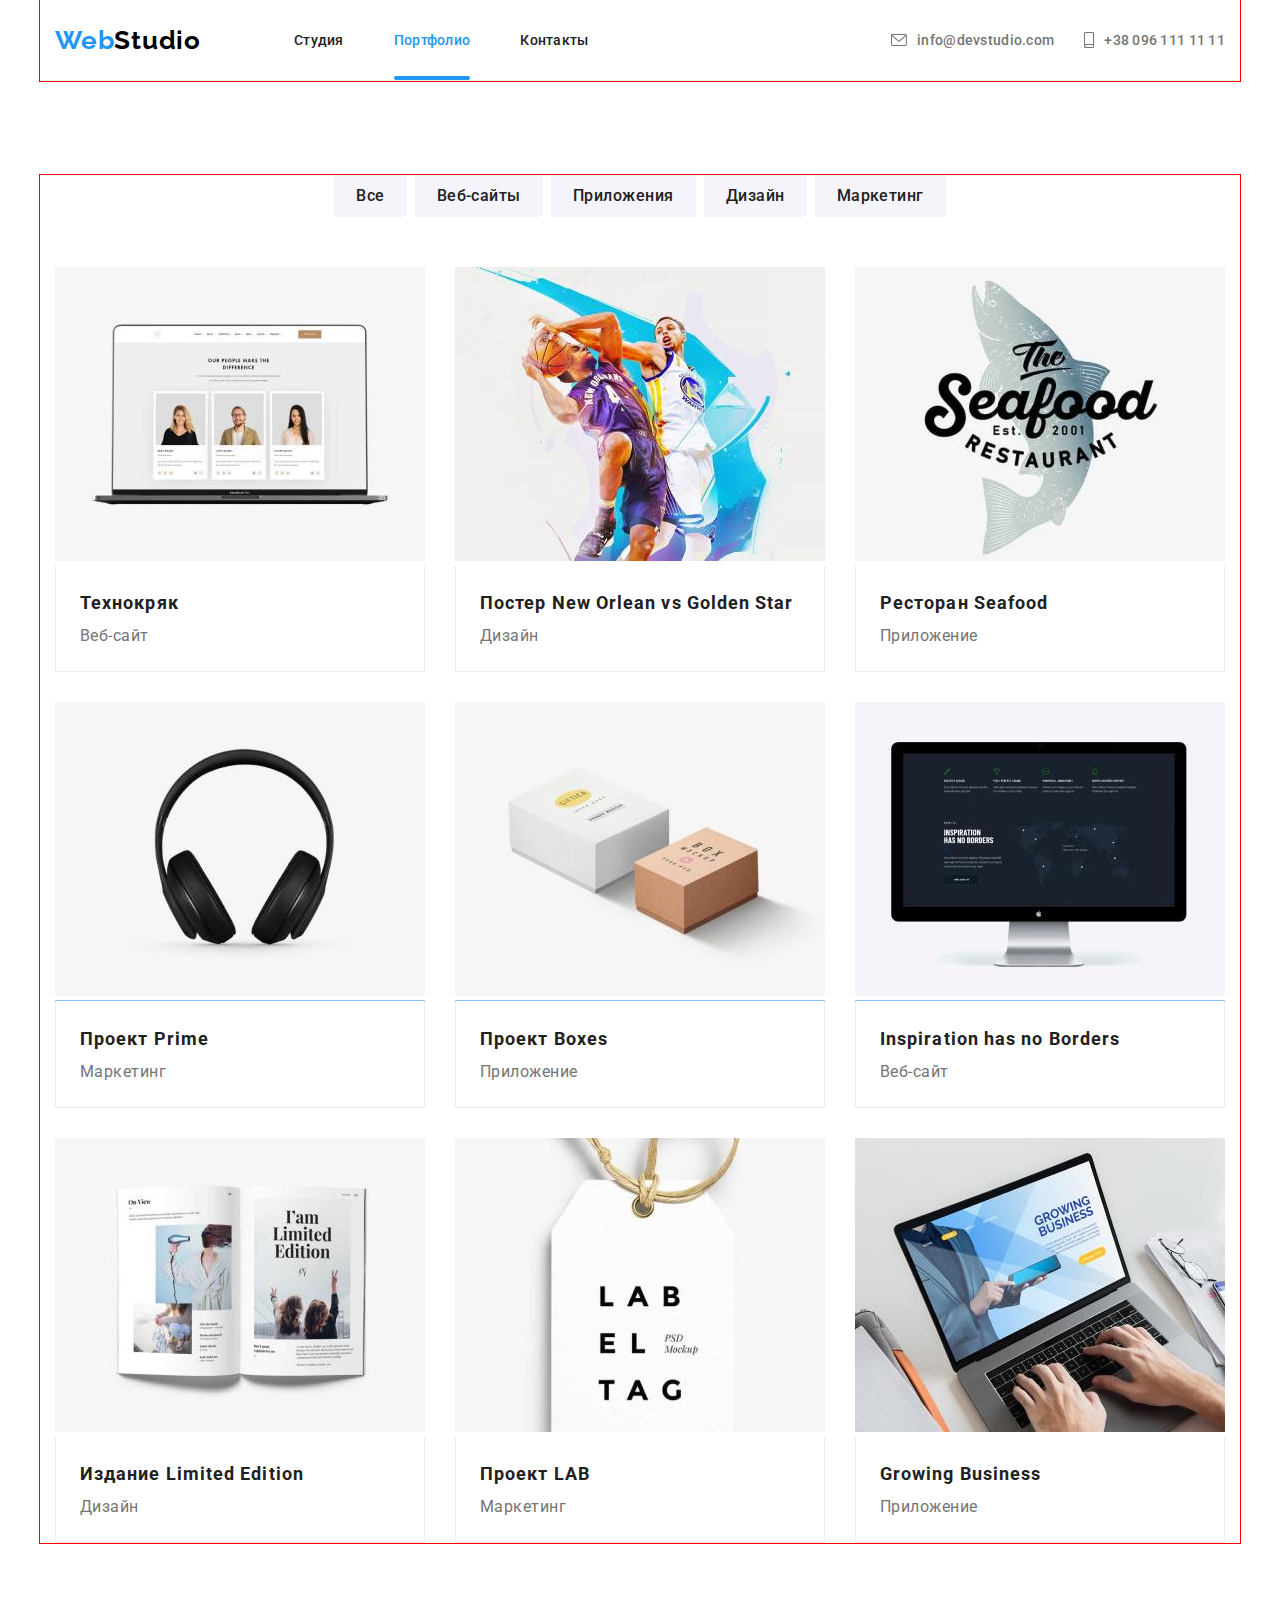
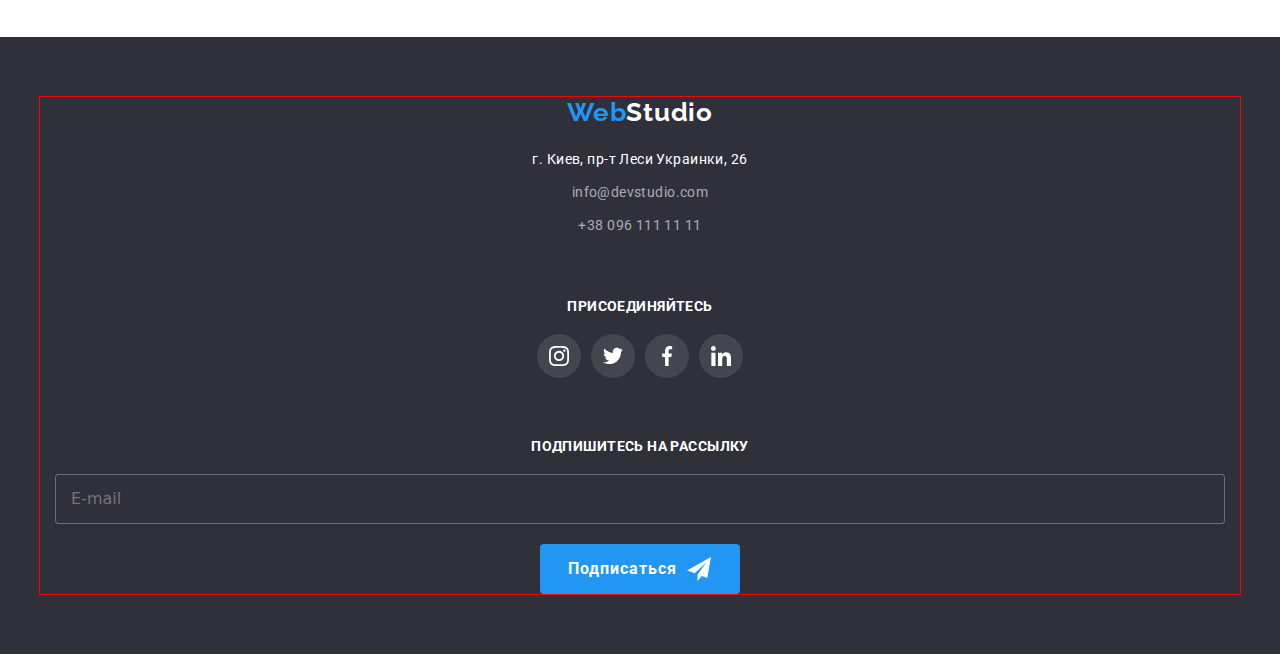
==== commit bf089e27: "дз8" ====
--- a/portfolio.html
+++ b/portfolio.html
@@ -21,8 +21,9 @@
     <!------ШАПКА------>
     <header>
         <div class="container header-nav">
+            <a class="link header-logo-web" href="./index.html">Web<span class="header-logo-studio">Studio</span></a>
+            <button type="button" class="header-button__close">close</button>
             <nav class="main-nav">
-                <a class="link header-logo-web" href="./index.html">Web<span class="header-logo-studio">Studio</span></a>
                 <ul class="list header__box-list">
                     <li class="header__list">
                         <a class="link header__link" href="./index.html" >Студия</a>
--- a/css/main.css
+++ b/css/main.css
@@ -37,10 +37,29 @@
 }
 
 .container {
-  width: 1200px;
+  width: 100%;
   padding-left: 15px;
   padding-right: 15px;
   margin: 0 auto;
+  outline: 1px solid red;
+}
+
+@media screen and (min-width: 480px) {
+  .container {
+    width: 480px;
+  }
+}
+
+@media screen and (min-width: 768px) {
+  .container {
+    width: 768px;
+  }
+}
+
+@media screen and (min-width: 1200px) {
+  .container {
+    width: 1200px;
+  }
 }
 
 .hero-btn {
@@ -78,7 +97,18 @@
   line-height: 31px;
   letter-spacing: 0.03em;
   color: #2196f3;
-  margin-right: 93px;
+}
+
+@media screen and (min-width: 768px) {
+  .header-logo-web {
+    margin-right: 88px;
+  }
+}
+
+@media screen and (min-width: 1200px) {
+  .header-logo-web {
+    margin-right: 93px;
+  }
 }
 
 .header-logo-studio {
@@ -140,15 +170,31 @@
   overflow: hidden;
 }
 
+.header {
+  padding: 16px 0px;
+}
+
 .header-nav {
   display: flex;
+  justify-content: space-between;
   align-items: center;
   border-bottom: 1px solid #ececec;
 }
 
 .main-nav {
-  display: flex;
-  align-items: center;
+  display: none;
+}
+
+@media screen and (min-width: 768px) {
+  .main-nav {
+    display: block;
+  }
+}
+
+@media screen and (min-width: 768px) {
+  .header-button__close {
+    display: none;
+  }
 }
 
 .header__box-list {
@@ -160,7 +206,7 @@
 }
 
 .header__list + .header__list {
-  margin-left: 30px;
+  margin-left: 50px;
 }
 
 .header__link {
@@ -196,9 +242,27 @@
 }
 
 .header-tel-mail {
-  display: flex;
-  align-items: center;
-  margin-left: auto;
+  display: none;
+}
+
+@media screen and (min-width: 768px) {
+  .header-tel-mail {
+    display: block;
+    margin-left: auto;
+  }
+  .header-tel-mail .header-contact:not(:last-child) {
+    margin-bottom: 10px;
+  }
+}
+
+@media screen and (min-width: 1200px) {
+  .header-tel-mail {
+    display: flex;
+  }
+  .header-tel-mail .header-contact:not(:last-child) {
+    margin-right: 30px;
+    margin-bottom: 0px;
+  }
 }
 
 .header-mail {
@@ -251,10 +315,6 @@
   height: 16px;
   margin-right: 10px;
   fill: currentColor;
-}
-
-.header-contact:not(:last-child) {
-  margin-right: 50px;
 }
 
 .hero {
@@ -496,8 +556,17 @@
 }
 
 .container-footer {
-  display: flex;
   align-items: baseline;
+}
+
+@media screen and (min-width: 480px) {
+  .container-footer {
+    text-align: center;
+  }
+}
+
+.footer-container {
+  margin-bottom: 60px;
 }
 
 .footer {
@@ -550,7 +619,8 @@
 }
 
 .social {
-  margin-left: 70px;
+  margin-bottom: 60px;
+  align-items: center;
 }
 
 .social__text {
@@ -567,6 +637,8 @@
 .social__links {
   display: flex;
   margin-top: 20px;
+  text-align: center;
+  justify-content: center;
 }
 
 .social__pre-link {
@@ -616,14 +688,6 @@
   margin-bottom: 20px;
 }
 
-.send__mail {
-  margin-left: 93px;
-}
-
-.send__form {
-  display: flex;
-}
-
 .send__icon {
   width: 24px;
   height: 24px;
@@ -631,9 +695,10 @@
 }
 
 .input-mail {
-  width: 358px;
+  width: 100%;
   height: 50px;
   margin-right: 12px;
+  margin-bottom: 20px;
   border: 1px solid rgba(255, 255, 255, 0.3);
   box-sizing: border-box;
   border-radius: 4px;
@@ -654,6 +719,7 @@
 .button-send {
   width: 200px;
   height: 50px;
+  margin: auto;
   background: var(--accent-color);
   border-radius: 4px;
   border: none;
--- a/css/main.min.css
+++ b/css/main.min.css
@@ -1,2 +1,2 @@
-:root{--header-text-color: #212121;--accent-color: #2196f3;--main-title-color: #212121;--portfolio-text-color: #212121}h1,h2,h3,h4,h5,h6,p{margin:0}ul{padding:0;margin:0}.link{text-decoration:none}.list{list-style:none}.button{cursor:pointer}body{font-family:"Roboto", sans-serif}.container{width:1200px;padding-left:15px;padding-right:15px;margin:0 auto}.hero-btn{padding:10px 32px;margin:0 auto;font-family:Roboto;font-style:normal;font-weight:bold;font-size:16px;line-height:1.87;display:block;align-items:center;text-align:center;letter-spacing:0.06em;color:#ffffff;cursor:pointer;background:#2196f3;box-shadow:0px 4px 4px rgba(0,0,0,0.15);border-radius:4px;border:none;transition-property:color;transition-duration:250ms;transition-timing-function:linear cubic-bezier(0.4, 0, 0.2, 1)}.hero-btn:hover,.hero-btn:focus{color:#188ce8}.header-logo-web{font-family:Raleway;font-weight:bold;font-size:26px;line-height:31px;letter-spacing:0.03em;color:#2196f3;margin-right:93px}.header-logo-studio{font-family:Raleway;font-weight:bold;font-size:26px;line-height:31px;letter-spacing:0.03em;color:#000000}.footer-logo-web{display:block;margin-bottom:20px;font-family:Raleway;font-weight:bold;font-size:26px;line-height:31px;letter-spacing:0.03em;color:#2196f3}.footer-logo-studio{font-family:Raleway;font-weight:bold;font-size:26px;line-height:31px;letter-spacing:0.03em;color:#ffffff}.section{padding-top:94px;padding-bottom:94px}.title{margin-bottom:50px;font-family:Roboto;font-style:normal;font-weight:bold;font-size:36px;line-height:42px;text-align:center;letter-spacing:0.03em;color:var(--header-text-color)}.visually-hidden{position:absolute;width:1px;height:1px;margin:-1px;border:0;padding:0;white-space:nowrap;clip-path:inset(100%);clip:rect(0 0 0 0);overflow:hidden}.header-nav{display:flex;align-items:center;border-bottom:1px solid #ececec}.main-nav{display:flex;align-items:center}.header__box-list{display:flex}.header__list .current{color:#2196f3}.header__list+.header__list{margin-left:30px}.header__link{display:block;font-family:Roboto;font-style:normal;font-weight:500;font-size:14px;line-height:16px;letter-spacing:0.02em;color:var(--header-text-color);padding-top:32px;padding-bottom:32px;position:relative;transition-property:color;transition-duration:250ms;transition-timing-function:linear cubic-bezier(0.4, 0, 0.2, 1)}.header__link:hover,.header__link:focus{color:var(--accent-color)}.header__link.current::after{content:"";width:100%;height:4px;background-color:#2196f3;position:absolute;display:block;bottom:0;border-radius:2px}.header-tel-mail{display:flex;align-items:center;margin-left:auto}.header-mail{display:flex;align-items:center;font-family:Roboto;font-style:normal;font-weight:500;font-size:14px;line-height:16px;letter-spacing:0.02em;color:#757575;transition-property:color;transition-duration:250ms;transition-timing-function:linear cubic-bezier(0.4, 0, 0.2, 1)}.header-mail:hover,.header-mail:focus{color:var(--accent-color)}.header-icon-mail{width:16px;height:12px;margin-right:10px;fill:currentColor}.header-tel{display:flex;align-items:center;font-family:Roboto;font-style:normal;font-weight:500;font-size:14px;line-height:16px;letter-spacing:0.02em;color:#757575;transition-property:color;transition-duration:250ms;transition-timing-function:linear cubic-bezier(0.4, 0, 0.2, 1)}.header-tel:hover,.header-tel:focus{color:var(--accent-color)}.header-icon-tel{width:10px;height:16px;margin-right:10px;fill:currentColor}.header-contact:not(:last-child){margin-right:50px}.hero{background-color:#2f303a;padding-top:200px;padding-bottom:200px}.hero{background-image:url(/images/symbol-defs.svg)}.hero{max-width:1600px;min-height:600px;margin-left:auto;margin-right:auto;background-image:linear-gradient(rgba(47,48,58,0.4), rgba(47,48,58,0.4)),url(../images/img-hero.jpg);background-position:center;background-size:cover}.hero-text{width:696px;height:120px;font-family:Roboto;font-style:normal;font-weight:900;font-size:44px;line-height:1.36;text-align:center;letter-spacing:0.06em;text-transform:uppercase;color:#ffffff;margin:0 auto;margin-bottom:30px;display:block}.advantage__thumb{display:flex;align-items:center;justify-content:center;height:120px;background:#f5f4fa;border-radius:4px;margin-bottom:30px}.advantage__text{display:flex}.advantage__pre-text:not(:last-child){margin-right:30px}.advantage__list-text{margin-bottom:10px;font-family:Roboto;font-style:normal;font-weight:bold;font-size:14px;line-height:16px;letter-spacing:0.03em;color:var(--main-title-color);text-transform:uppercase}.advantage__title{font-family:Roboto;font-style:normal;font-weight:normal;font-size:14px;line-height:1.71;letter-spacing:0.03em;color:#757575}.work__container{padding-bottom:94px}.work__container-img{display:inline-flex}.work__item-img{position:relative}.work__item-img:not(:last-child){margin-right:30px}.work__item-img::before{content:"";position:absolute;bottom:2px;left:0;display:inline-block;width:370px;height:70px;background-color:rgba(47,48,58,0.8)}.work__img-text{position:absolute;bottom:27px;left:83px;font-family:Roboto;font-style:normal;font-weight:bold;font-size:14px;line-height:16px;text-align:center;letter-spacing:0.03em;text-transform:uppercase;color:#ffffff}.team{background-color:#f5f4fa}.team__container{display:flex}.team__pre-items{background-color:#ffffff;box-shadow:0px 1px 3px rgba(0,0,0,0.12),0px 1px 1px rgba(0,0,0,0.14),0px 2px 1px rgba(0,0,0,0.2);border-radius:0px 0px 4px 4px}.team__pre-items:not(:last-child){margin-right:30px}.team__box-text{padding-top:30px;padding-bottom:30px}.team__items-text{margin-bottom:10px;font-family:Roboto;font-style:normal;font-weight:500;font-size:16px;line-height:19px;text-align:center;letter-spacing:0.03em;color:var(--header-text-color)}.team__title{font-family:Roboto;font-style:normal;font-weight:normal;font-size:16px;line-height:19px;text-align:center;letter-spacing:0.03em;color:#757575}.team__social-list{display:flex;justify-content:center;margin-top:16px}.team__box-link{width:44px;height:44px}.team__link{width:100%;height:100%;border-radius:50%;display:flex;align-items:center;justify-content:center;color:#afb1b8;transition-property:background-color, color;transition-duration:250ms;transition-timing-function:linear cubic-bezier(0.4, 0, 0.2, 1)}.team__link:hover,.team__link:focus{background-color:#2196f3;color:white}.team__social-icon{width:20px;height:20px;fill:currentColor}.clients__box{display:flex}.clients__link{width:170px;height:92px}.clients__link:not(:last-child){margin-right:30px}.clients__link-icon{width:100%;height:100%;border:1px solid #afb1b8;display:flex;align-items:center;justify-content:center;border-radius:4px;color:#757575;transition-property:color, border;transition-duration:250ms;transition-timing-function:linear cubic-bezier(0.4, 0, 0.2, 1)}.clients__link-icon:hover,.clients__link-icon:focus{color:var(--accent-color);border:1px solid var(--accent-color)}.clients__icon{width:106px;height:60px;fill:currentColor}.container-footer{display:flex;align-items:baseline}.footer{background-color:#2f303a;padding-top:60px;padding-bottom:60px}.footer__pre-container:not(:last-child){margin-bottom:9px}.footer__map{font-family:Roboto;font-style:normal;font-weight:normal;font-size:14px;line-height:1.71;letter-spacing:0.03em;color:#ffffff;transition-property:color;transition-duration:250ms;transition-timing-function:linear cubic-bezier(0.4, 0, 0.2, 1)}.footer__map:hover,.footer__map:focus{color:var(--accent-color)}.footer__list{font-family:Roboto;font-style:normal;font-weight:normal;font-size:14px;line-height:1.71;letter-spacing:0.03em;color:rgba(255,255,255,0.6);transition-property:color;transition-duration:250ms;transition-timing-function:linear cubic-bezier(0.4, 0, 0.2, 1)}.footer__list:hover,.footer__list:focus{color:var(--accent-color)}address{font-family:Roboto;font-style:normal}.social{margin-left:70px}.social__text{font-family:Roboto;font-style:normal;font-weight:bold;font-size:14px;line-height:16px;letter-spacing:0.03em;text-transform:uppercase;color:#ffffff}.social__links{display:flex;margin-top:20px}.social__pre-link{background-color:rgba(255,255,255,0.1);border-radius:50%;width:44px;height:44px}.social__pre-link+.social__pre-link{margin-left:10px}.social__link{width:100%;height:100%;border-radius:50%;display:flex;align-items:center;justify-content:center;color:#ffffff;transition-property:background-color, color;transition-duration:250ms;transition-timing-function:linear cubic-bezier(0.4, 0, 0.2, 1)}.social__link:hover,.social__link:focus{color:#ffffff;background-color:var(--accent-color)}.social__icon{width:20px;height:20px;fill:currentColor}.send__text{font-family:Roboto;font-style:normal;font-weight:bold;font-size:14px;line-height:16px;letter-spacing:0.03em;text-transform:uppercase;color:#ffffff;margin-bottom:20px}.send__mail{margin-left:93px}.send__form{display:flex}.send__icon{width:24px;height:24px;margin-left:10px}.input-mail{width:358px;height:50px;margin-right:12px;border:1px solid rgba(255,255,255,0.3);box-sizing:border-box;border-radius:4px;background-color:#2f303a;color:#ffffff;padding-left:15px;padding-right:15px;cursor:pointer;transition-property:filter;transition-duration:250ms;transition-timing-function:linear cubic-bezier(0.4, 0, 0.2, 1)}.input-mail:hover,.input-mail:focus{filter:drop-shadow(0px 4px 4px rgba(0,0,0,0.15))}.button-send{width:200px;height:50px;background:var(--accent-color);border-radius:4px;border:none;font-family:Roboto;font-style:normal;font-weight:bold;font-size:16px;line-height:1.87;display:flex;align-items:center;text-align:center;letter-spacing:0.06em;color:#ffffff;padding:10px 28px;cursor:pointer;transition-property:box-shadow;transition-duration:250ms;transition-timing-function:linear cubic-bezier(0.4, 0, 0.2, 1)}.button-send:hover,.button-send:focus{box-shadow:0px 4px 4px rgba(0,0,0,0.15)}.backdrop{width:100vw;height:100vh;background-color:rgba(0,0,0,0.2);border:1px solid #000000;box-sizing:border-box;box-shadow:0px 4px 4px rgba(0,0,0,0.25);position:fixed;top:0;transition:opacity 500ms linear, visibility 500ms}.backdrop.is-hidden .modal{transform:scale(1.5) translate(-1000px);transition:transform 500ms}.modal{padding:40px;width:528px;min-height:581px;background-color:#ffffff;box-shadow:0px 1px 3px rgba(0,0,0,0.12),0px 1px 1px rgba(0,0,0,0.14),0px 2px 1px rgba(0,0,0,0.2);border-radius:4px;position:absolute;top:50%;left:50%;transform:scale(1);transform:translate(-50%, -50%);transition:transform 500ms}.modal__close{width:30px;height:30px;background-color:#ffffff;border:1px solid rgba(0,0,0,0.1);border-radius:50%;box-sizing:border-box;position:absolute;top:8px;right:8px;display:flex;align-items:center;justify-content:center;cursor:pointer;fill:currentColor;transition-property:color;transition-duration:250ms;transition-timing-function:linear cubic-bezier(0.4, 0, 0.2, 1)}.modal__close:hover,.modal__close:focus{color:var(--accent-color)}.modal__close-icon{width:18px;height:18px}.modal__title{margin-bottom:12px;font-family:Roboto;font-style:normal;font-weight:bold;font-size:20px;line-height:23px;text-align:center;letter-spacing:0.03em;color:#212121}.modal__field{margin-bottom:10px}.modal__field-feedbeck{margin-bottom:20px}.modal__field-check{margin-bottom:30px}.modal__input-text{display:block;margin-bottom:4px;font-family:Roboto;font-style:normal;font-weight:normal;font-size:12px;line-height:14px;letter-spacing:0.01em;color:#757575}.modal__wrap{position:relative}.modal__form-text{padding:12px 16px;resize:none;width:100%;height:120px;border:1px solid rgba(33,33,33,0.2);box-sizing:border-box;border-radius:4px;outline:none;cursor:pointer;transition-property:border;transition-duration:250ms;transition-timing-function:linear cubic-bezier(0.4, 0, 0.2, 1)}.modal__form-text:focus{border:1px solid #2196f3;border-radius:4px}.modal__check-text{font-family:Roboto;font-style:normal;font-weight:normal;font-size:14px;line-height:1.71;letter-spacing:0.03em;color:#757575;display:flex;align-items:center;justify-content:center}.modal__check-icon{width:16px;height:15px;border:2px solid #212121;border-radius:2px;margin-right:8.38px;display:flex;align-items:center;justify-content:center}.modal__text-link{font-family:Roboto;font-style:normal;font-weight:normal;font-size:14px;line-height:1.71;letter-spacing:0.03em;text-decoration-line:underline;color:var(--accent-color);margin-left:3px}.modal__button{font-family:Roboto;font-style:normal;font-weight:bold;font-size:16px;line-height:1.87;display:flex;align-items:center;text-align:center;letter-spacing:0.06em;color:#ffffff;display:block;margin:0 auto;width:200px;height:50px;background:#2196f3;box-shadow:0px 4px 4px rgba(0,0,0,0.15);border-radius:4px;border:none;cursor:pointer}.is-hidden{visibility:hidden;opacity:0;pointer-events:none}.person-modal{width:18px;height:18px;position:absolute;left:12px;top:50%;transform:translateY(-50%);cursor:pointer;fill:currentColor;transition-property:fill;transition-duration:250ms;transition-timing-function:linear cubic-bezier(0.4, 0, 0.2, 1)}.modal-form-input{padding-left:42px;padding-right:12px;width:100%;height:40px;border:1px solid rgba(33,33,33,0.2);box-sizing:border-box;border-radius:4px;outline:none;cursor:pointer;transition-property:border;transition-duration:250ms;transition-timing-function:linear cubic-bezier(0.4, 0, 0.2, 1)}.modal-form-input:focus{border:1px solid #2196f3;border-radius:4px}.modal-form-input:focus+.person-modal{fill:var(--accent-color)}.modal-form-input::modal-form-input{font-family:Roboto;font-style:normal;font-weight:normal;font-size:14px;line-height:16px;letter-spacing:0.01em;color:rgba(117,117,117,0.5)}.check-icon-modal{width:11px;height:8px;fill:#ffffff}.modal-check:checked+.modal__check-text .modal__check-icon{background-color:var(--accent-color);border:none}.modal-check:focus+.modal__check-text .modal__check-icon{border-color:var(--accent-color)}.projects{display:flex;flex-wrap:wrap}.projects__box-btn{display:block;display:flex;justify-content:center;margin-bottom:50px}.projects__button:not(:last-child){margin-right:8px}.projects__list-btn{padding:8px 22px;font-family:Roboto;font-style:normal;font-weight:500;font-size:16px;line-height:1.62;text-align:center;letter-spacing:0.03em;color:#212121;cursor:pointer;border-radius:4px;border:none;background:#f5f4fa;border-radius:4px;transition-property:background-color, color, box-shadow;transition-duration:250ms;transition-timing-function:linear cubic-bezier(0.4, 0, 0.2, 1)}.projects__list-btn:hover,.projects__list-btn:focus{background:#2196f3;color:#ffffff;box-shadow:0px 3px 1px rgba(0,0,0,0.1),0px 1px 2px rgba(0,0,0,0.08),0px 2px 2px rgba(0,0,0,0.12);border-radius:4px}.projects__img{width:370px;margin-right:30px;margin-bottom:30px;transition-property:box-shadow;transition-duration:250ms;transition-timing-function:linear cubic-bezier(0.4, 0, 0.2, 1)}.projects__img:hover,.projects__img:focus{box-shadow:0px 1px 1px rgba(0,0,0,0.12),0px 4px 4px rgba(0,0,0,0.06),1px 4px 6px rgba(0,0,0,0.16)}.projects__img:nth-child(3n){margin-right:0}.projects__img:nth-last-child(-n+3){margin-bottom:0px}.projects__link :hover .flex-top-text,.projects :focus .flex-top-text{transform:translateY(0)}.projects__img-wrap{position:relative;overflow:hidden}.projects__text-container{padding:20px 24px;border-right:1px solid #eee;border-bottom:1px solid #eee;border-left:1px solid #eee}.projects__text{font-family:Roboto;font-style:normal;font-weight:bold;font-size:18px;line-height:2;letter-spacing:0.06em;color:var(--portfolio-text-color)}.projects__title{font-family:Roboto;font-style:normal;font-weight:normal;font-size:16px;line-height:1.87;letter-spacing:0.03em;color:#757575}.flex-top-text{font-family:Roboto;font-style:normal;font-weight:normal;font-size:18px;line-height:1.56;letter-spacing:0.03em;color:#ffffff;padding:63px 24px;background-color:rgba(33,150,243,0.9);position:absolute;top:0;left:0;height:100%;transform:translateY(100%);transition:transform 250ms cubic-bezier(0.4, 0, 0.2, 1)}
+:root{--header-text-color: #212121;--accent-color: #2196f3;--main-title-color: #212121;--portfolio-text-color: #212121}h1,h2,h3,h4,h5,h6,p{margin:0}ul{padding:0;margin:0}.link{text-decoration:none}.list{list-style:none}.button{cursor:pointer}body{font-family:"Roboto", sans-serif}.container{width:100%;padding-left:15px;padding-right:15px;margin:0 auto;outline:1px solid red}@media screen and (min-width: 480px){.container{width:480px}}@media screen and (min-width: 768px){.container{width:768px}}@media screen and (min-width: 1200px){.container{width:1200px}}.hero-btn{padding:10px 32px;margin:0 auto;font-family:Roboto;font-style:normal;font-weight:bold;font-size:16px;line-height:1.87;display:block;align-items:center;text-align:center;letter-spacing:0.06em;color:#ffffff;cursor:pointer;background:#2196f3;box-shadow:0px 4px 4px rgba(0,0,0,0.15);border-radius:4px;border:none;transition-property:color;transition-duration:250ms;transition-timing-function:linear cubic-bezier(0.4, 0, 0.2, 1)}.hero-btn:hover,.hero-btn:focus{color:#188ce8}.header-logo-web{font-family:Raleway;font-weight:bold;font-size:26px;line-height:31px;letter-spacing:0.03em;color:#2196f3}@media screen and (min-width: 768px){.header-logo-web{margin-right:88px}}@media screen and (min-width: 1200px){.header-logo-web{margin-right:93px}}.header-logo-studio{font-family:Raleway;font-weight:bold;font-size:26px;line-height:31px;letter-spacing:0.03em;color:#000000}.footer-logo-web{display:block;margin-bottom:20px;font-family:Raleway;font-weight:bold;font-size:26px;line-height:31px;letter-spacing:0.03em;color:#2196f3}.footer-logo-studio{font-family:Raleway;font-weight:bold;font-size:26px;line-height:31px;letter-spacing:0.03em;color:#ffffff}.section{padding-top:94px;padding-bottom:94px}.title{margin-bottom:50px;font-family:Roboto;font-style:normal;font-weight:bold;font-size:36px;line-height:42px;text-align:center;letter-spacing:0.03em;color:var(--header-text-color)}.visually-hidden{position:absolute;width:1px;height:1px;margin:-1px;border:0;padding:0;white-space:nowrap;clip-path:inset(100%);clip:rect(0 0 0 0);overflow:hidden}.header{padding:16px 0px}.header-nav{display:flex;justify-content:space-between;align-items:center;border-bottom:1px solid #ececec}.main-nav{display:none}@media screen and (min-width: 768px){.main-nav{display:block}}@media screen and (min-width: 768px){.header-button__close{display:none}}.header__box-list{display:flex}.header__list .current{color:#2196f3}.header__list+.header__list{margin-left:50px}.header__link{display:block;font-family:Roboto;font-style:normal;font-weight:500;font-size:14px;line-height:16px;letter-spacing:0.02em;color:var(--header-text-color);padding-top:32px;padding-bottom:32px;position:relative;transition-property:color;transition-duration:250ms;transition-timing-function:linear cubic-bezier(0.4, 0, 0.2, 1)}.header__link:hover,.header__link:focus{color:var(--accent-color)}.header__link.current::after{content:"";width:100%;height:4px;background-color:#2196f3;position:absolute;display:block;bottom:0;border-radius:2px}.header-tel-mail{display:none}@media screen and (min-width: 768px){.header-tel-mail{display:block;margin-left:auto}.header-tel-mail .header-contact:not(:last-child){margin-bottom:10px}}@media screen and (min-width: 1200px){.header-tel-mail{display:flex}.header-tel-mail .header-contact:not(:last-child){margin-right:30px;margin-bottom:0px}}.header-mail{display:flex;align-items:center;font-family:Roboto;font-style:normal;font-weight:500;font-size:14px;line-height:16px;letter-spacing:0.02em;color:#757575;transition-property:color;transition-duration:250ms;transition-timing-function:linear cubic-bezier(0.4, 0, 0.2, 1)}.header-mail:hover,.header-mail:focus{color:var(--accent-color)}.header-icon-mail{width:16px;height:12px;margin-right:10px;fill:currentColor}.header-tel{display:flex;align-items:center;font-family:Roboto;font-style:normal;font-weight:500;font-size:14px;line-height:16px;letter-spacing:0.02em;color:#757575;transition-property:color;transition-duration:250ms;transition-timing-function:linear cubic-bezier(0.4, 0, 0.2, 1)}.header-tel:hover,.header-tel:focus{color:var(--accent-color)}.header-icon-tel{width:10px;height:16px;margin-right:10px;fill:currentColor}.hero{background-color:#2f303a;padding-top:200px;padding-bottom:200px}.hero{background-image:url(/images/symbol-defs.svg)}.hero{max-width:1600px;min-height:600px;margin-left:auto;margin-right:auto;background-image:linear-gradient(rgba(47,48,58,0.4), rgba(47,48,58,0.4)),url(../images/img-hero.jpg);background-position:center;background-size:cover}.hero-text{width:696px;height:120px;font-family:Roboto;font-style:normal;font-weight:900;font-size:44px;line-height:1.36;text-align:center;letter-spacing:0.06em;text-transform:uppercase;color:#ffffff;margin:0 auto;margin-bottom:30px;display:block}.advantage__thumb{display:flex;align-items:center;justify-content:center;height:120px;background:#f5f4fa;border-radius:4px;margin-bottom:30px}.advantage__text{display:flex}.advantage__pre-text:not(:last-child){margin-right:30px}.advantage__list-text{margin-bottom:10px;font-family:Roboto;font-style:normal;font-weight:bold;font-size:14px;line-height:16px;letter-spacing:0.03em;color:var(--main-title-color);text-transform:uppercase}.advantage__title{font-family:Roboto;font-style:normal;font-weight:normal;font-size:14px;line-height:1.71;letter-spacing:0.03em;color:#757575}.work__container{padding-bottom:94px}.work__container-img{display:inline-flex}.work__item-img{position:relative}.work__item-img:not(:last-child){margin-right:30px}.work__item-img::before{content:"";position:absolute;bottom:2px;left:0;display:inline-block;width:370px;height:70px;background-color:rgba(47,48,58,0.8)}.work__img-text{position:absolute;bottom:27px;left:83px;font-family:Roboto;font-style:normal;font-weight:bold;font-size:14px;line-height:16px;text-align:center;letter-spacing:0.03em;text-transform:uppercase;color:#ffffff}.team{background-color:#f5f4fa}.team__container{display:flex}.team__pre-items{background-color:#ffffff;box-shadow:0px 1px 3px rgba(0,0,0,0.12),0px 1px 1px rgba(0,0,0,0.14),0px 2px 1px rgba(0,0,0,0.2);border-radius:0px 0px 4px 4px}.team__pre-items:not(:last-child){margin-right:30px}.team__box-text{padding-top:30px;padding-bottom:30px}.team__items-text{margin-bottom:10px;font-family:Roboto;font-style:normal;font-weight:500;font-size:16px;line-height:19px;text-align:center;letter-spacing:0.03em;color:var(--header-text-color)}.team__title{font-family:Roboto;font-style:normal;font-weight:normal;font-size:16px;line-height:19px;text-align:center;letter-spacing:0.03em;color:#757575}.team__social-list{display:flex;justify-content:center;margin-top:16px}.team__box-link{width:44px;height:44px}.team__link{width:100%;height:100%;border-radius:50%;display:flex;align-items:center;justify-content:center;color:#afb1b8;transition-property:background-color, color;transition-duration:250ms;transition-timing-function:linear cubic-bezier(0.4, 0, 0.2, 1)}.team__link:hover,.team__link:focus{background-color:#2196f3;color:white}.team__social-icon{width:20px;height:20px;fill:currentColor}.clients__box{display:flex}.clients__link{width:170px;height:92px}.clients__link:not(:last-child){margin-right:30px}.clients__link-icon{width:100%;height:100%;border:1px solid #afb1b8;display:flex;align-items:center;justify-content:center;border-radius:4px;color:#757575;transition-property:color, border;transition-duration:250ms;transition-timing-function:linear cubic-bezier(0.4, 0, 0.2, 1)}.clients__link-icon:hover,.clients__link-icon:focus{color:var(--accent-color);border:1px solid var(--accent-color)}.clients__icon{width:106px;height:60px;fill:currentColor}.container-footer{align-items:baseline}@media screen and (min-width: 480px){.container-footer{text-align:center}}.footer-container{margin-bottom:60px}.footer{background-color:#2f303a;padding-top:60px;padding-bottom:60px}.footer__pre-container:not(:last-child){margin-bottom:9px}.footer__map{font-family:Roboto;font-style:normal;font-weight:normal;font-size:14px;line-height:1.71;letter-spacing:0.03em;color:#ffffff;transition-property:color;transition-duration:250ms;transition-timing-function:linear cubic-bezier(0.4, 0, 0.2, 1)}.footer__map:hover,.footer__map:focus{color:var(--accent-color)}.footer__list{font-family:Roboto;font-style:normal;font-weight:normal;font-size:14px;line-height:1.71;letter-spacing:0.03em;color:rgba(255,255,255,0.6);transition-property:color;transition-duration:250ms;transition-timing-function:linear cubic-bezier(0.4, 0, 0.2, 1)}.footer__list:hover,.footer__list:focus{color:var(--accent-color)}address{font-family:Roboto;font-style:normal}.social{margin-bottom:60px;align-items:center}.social__text{font-family:Roboto;font-style:normal;font-weight:bold;font-size:14px;line-height:16px;letter-spacing:0.03em;text-transform:uppercase;color:#ffffff}.social__links{display:flex;margin-top:20px;text-align:center;justify-content:center}.social__pre-link{background-color:rgba(255,255,255,0.1);border-radius:50%;width:44px;height:44px}.social__pre-link+.social__pre-link{margin-left:10px}.social__link{width:100%;height:100%;border-radius:50%;display:flex;align-items:center;justify-content:center;color:#ffffff;transition-property:background-color, color;transition-duration:250ms;transition-timing-function:linear cubic-bezier(0.4, 0, 0.2, 1)}.social__link:hover,.social__link:focus{color:#ffffff;background-color:var(--accent-color)}.social__icon{width:20px;height:20px;fill:currentColor}.send__text{font-family:Roboto;font-style:normal;font-weight:bold;font-size:14px;line-height:16px;letter-spacing:0.03em;text-transform:uppercase;color:#ffffff;margin-bottom:20px}.send__icon{width:24px;height:24px;margin-left:10px}.input-mail{width:100%;height:50px;margin-right:12px;margin-bottom:20px;border:1px solid rgba(255,255,255,0.3);box-sizing:border-box;border-radius:4px;background-color:#2f303a;color:#ffffff;padding-left:15px;padding-right:15px;cursor:pointer;transition-property:filter;transition-duration:250ms;transition-timing-function:linear cubic-bezier(0.4, 0, 0.2, 1)}.input-mail:hover,.input-mail:focus{filter:drop-shadow(0px 4px 4px rgba(0,0,0,0.15))}.button-send{width:200px;height:50px;margin:auto;background:var(--accent-color);border-radius:4px;border:none;font-family:Roboto;font-style:normal;font-weight:bold;font-size:16px;line-height:1.87;display:flex;align-items:center;text-align:center;letter-spacing:0.06em;color:#ffffff;padding:10px 28px;cursor:pointer;transition-property:box-shadow;transition-duration:250ms;transition-timing-function:linear cubic-bezier(0.4, 0, 0.2, 1)}.button-send:hover,.button-send:focus{box-shadow:0px 4px 4px rgba(0,0,0,0.15)}.backdrop{width:100vw;height:100vh;background-color:rgba(0,0,0,0.2);border:1px solid #000000;box-sizing:border-box;box-shadow:0px 4px 4px rgba(0,0,0,0.25);position:fixed;top:0;transition:opacity 500ms linear, visibility 500ms}.backdrop.is-hidden .modal{transform:scale(1.5) translate(-1000px);transition:transform 500ms}.modal{padding:40px;width:528px;min-height:581px;background-color:#ffffff;box-shadow:0px 1px 3px rgba(0,0,0,0.12),0px 1px 1px rgba(0,0,0,0.14),0px 2px 1px rgba(0,0,0,0.2);border-radius:4px;position:absolute;top:50%;left:50%;transform:scale(1);transform:translate(-50%, -50%);transition:transform 500ms}.modal__close{width:30px;height:30px;background-color:#ffffff;border:1px solid rgba(0,0,0,0.1);border-radius:50%;box-sizing:border-box;position:absolute;top:8px;right:8px;display:flex;align-items:center;justify-content:center;cursor:pointer;fill:currentColor;transition-property:color;transition-duration:250ms;transition-timing-function:linear cubic-bezier(0.4, 0, 0.2, 1)}.modal__close:hover,.modal__close:focus{color:var(--accent-color)}.modal__close-icon{width:18px;height:18px}.modal__title{margin-bottom:12px;font-family:Roboto;font-style:normal;font-weight:bold;font-size:20px;line-height:23px;text-align:center;letter-spacing:0.03em;color:#212121}.modal__field{margin-bottom:10px}.modal__field-feedbeck{margin-bottom:20px}.modal__field-check{margin-bottom:30px}.modal__input-text{display:block;margin-bottom:4px;font-family:Roboto;font-style:normal;font-weight:normal;font-size:12px;line-height:14px;letter-spacing:0.01em;color:#757575}.modal__wrap{position:relative}.modal__form-text{padding:12px 16px;resize:none;width:100%;height:120px;border:1px solid rgba(33,33,33,0.2);box-sizing:border-box;border-radius:4px;outline:none;cursor:pointer;transition-property:border;transition-duration:250ms;transition-timing-function:linear cubic-bezier(0.4, 0, 0.2, 1)}.modal__form-text:focus{border:1px solid #2196f3;border-radius:4px}.modal__check-text{font-family:Roboto;font-style:normal;font-weight:normal;font-size:14px;line-height:1.71;letter-spacing:0.03em;color:#757575;display:flex;align-items:center;justify-content:center}.modal__check-icon{width:16px;height:15px;border:2px solid #212121;border-radius:2px;margin-right:8.38px;display:flex;align-items:center;justify-content:center}.modal__text-link{font-family:Roboto;font-style:normal;font-weight:normal;font-size:14px;line-height:1.71;letter-spacing:0.03em;text-decoration-line:underline;color:var(--accent-color);margin-left:3px}.modal__button{font-family:Roboto;font-style:normal;font-weight:bold;font-size:16px;line-height:1.87;display:flex;align-items:center;text-align:center;letter-spacing:0.06em;color:#ffffff;display:block;margin:0 auto;width:200px;height:50px;background:#2196f3;box-shadow:0px 4px 4px rgba(0,0,0,0.15);border-radius:4px;border:none;cursor:pointer}.is-hidden{visibility:hidden;opacity:0;pointer-events:none}.person-modal{width:18px;height:18px;position:absolute;left:12px;top:50%;transform:translateY(-50%);cursor:pointer;fill:currentColor;transition-property:fill;transition-duration:250ms;transition-timing-function:linear cubic-bezier(0.4, 0, 0.2, 1)}.modal-form-input{padding-left:42px;padding-right:12px;width:100%;height:40px;border:1px solid rgba(33,33,33,0.2);box-sizing:border-box;border-radius:4px;outline:none;cursor:pointer;transition-property:border;transition-duration:250ms;transition-timing-function:linear cubic-bezier(0.4, 0, 0.2, 1)}.modal-form-input:focus{border:1px solid #2196f3;border-radius:4px}.modal-form-input:focus+.person-modal{fill:var(--accent-color)}.modal-form-input::modal-form-input{font-family:Roboto;font-style:normal;font-weight:normal;font-size:14px;line-height:16px;letter-spacing:0.01em;color:rgba(117,117,117,0.5)}.check-icon-modal{width:11px;height:8px;fill:#ffffff}.modal-check:checked+.modal__check-text .modal__check-icon{background-color:var(--accent-color);border:none}.modal-check:focus+.modal__check-text .modal__check-icon{border-color:var(--accent-color)}.projects{display:flex;flex-wrap:wrap}.projects__box-btn{display:block;display:flex;justify-content:center;margin-bottom:50px}.projects__button:not(:last-child){margin-right:8px}.projects__list-btn{padding:8px 22px;font-family:Roboto;font-style:normal;font-weight:500;font-size:16px;line-height:1.62;text-align:center;letter-spacing:0.03em;color:#212121;cursor:pointer;border-radius:4px;border:none;background:#f5f4fa;border-radius:4px;transition-property:background-color, color, box-shadow;transition-duration:250ms;transition-timing-function:linear cubic-bezier(0.4, 0, 0.2, 1)}.projects__list-btn:hover,.projects__list-btn:focus{background:#2196f3;color:#ffffff;box-shadow:0px 3px 1px rgba(0,0,0,0.1),0px 1px 2px rgba(0,0,0,0.08),0px 2px 2px rgba(0,0,0,0.12);border-radius:4px}.projects__img{width:370px;margin-right:30px;margin-bottom:30px;transition-property:box-shadow;transition-duration:250ms;transition-timing-function:linear cubic-bezier(0.4, 0, 0.2, 1)}.projects__img:hover,.projects__img:focus{box-shadow:0px 1px 1px rgba(0,0,0,0.12),0px 4px 4px rgba(0,0,0,0.06),1px 4px 6px rgba(0,0,0,0.16)}.projects__img:nth-child(3n){margin-right:0}.projects__img:nth-last-child(-n+3){margin-bottom:0px}.projects__link :hover .flex-top-text,.projects :focus .flex-top-text{transform:translateY(0)}.projects__img-wrap{position:relative;overflow:hidden}.projects__text-container{padding:20px 24px;border-right:1px solid #eee;border-bottom:1px solid #eee;border-left:1px solid #eee}.projects__text{font-family:Roboto;font-style:normal;font-weight:bold;font-size:18px;line-height:2;letter-spacing:0.06em;color:var(--portfolio-text-color)}.projects__title{font-family:Roboto;font-style:normal;font-weight:normal;font-size:16px;line-height:1.87;letter-spacing:0.03em;color:#757575}.flex-top-text{font-family:Roboto;font-style:normal;font-weight:normal;font-size:18px;line-height:1.56;letter-spacing:0.03em;color:#ffffff;padding:63px 24px;background-color:rgba(33,150,243,0.9);position:absolute;top:0;left:0;height:100%;transform:translateY(100%);transition:transform 250ms cubic-bezier(0.4, 0, 0.2, 1)}
 /*# sourceMappingURL=main.min.css.map */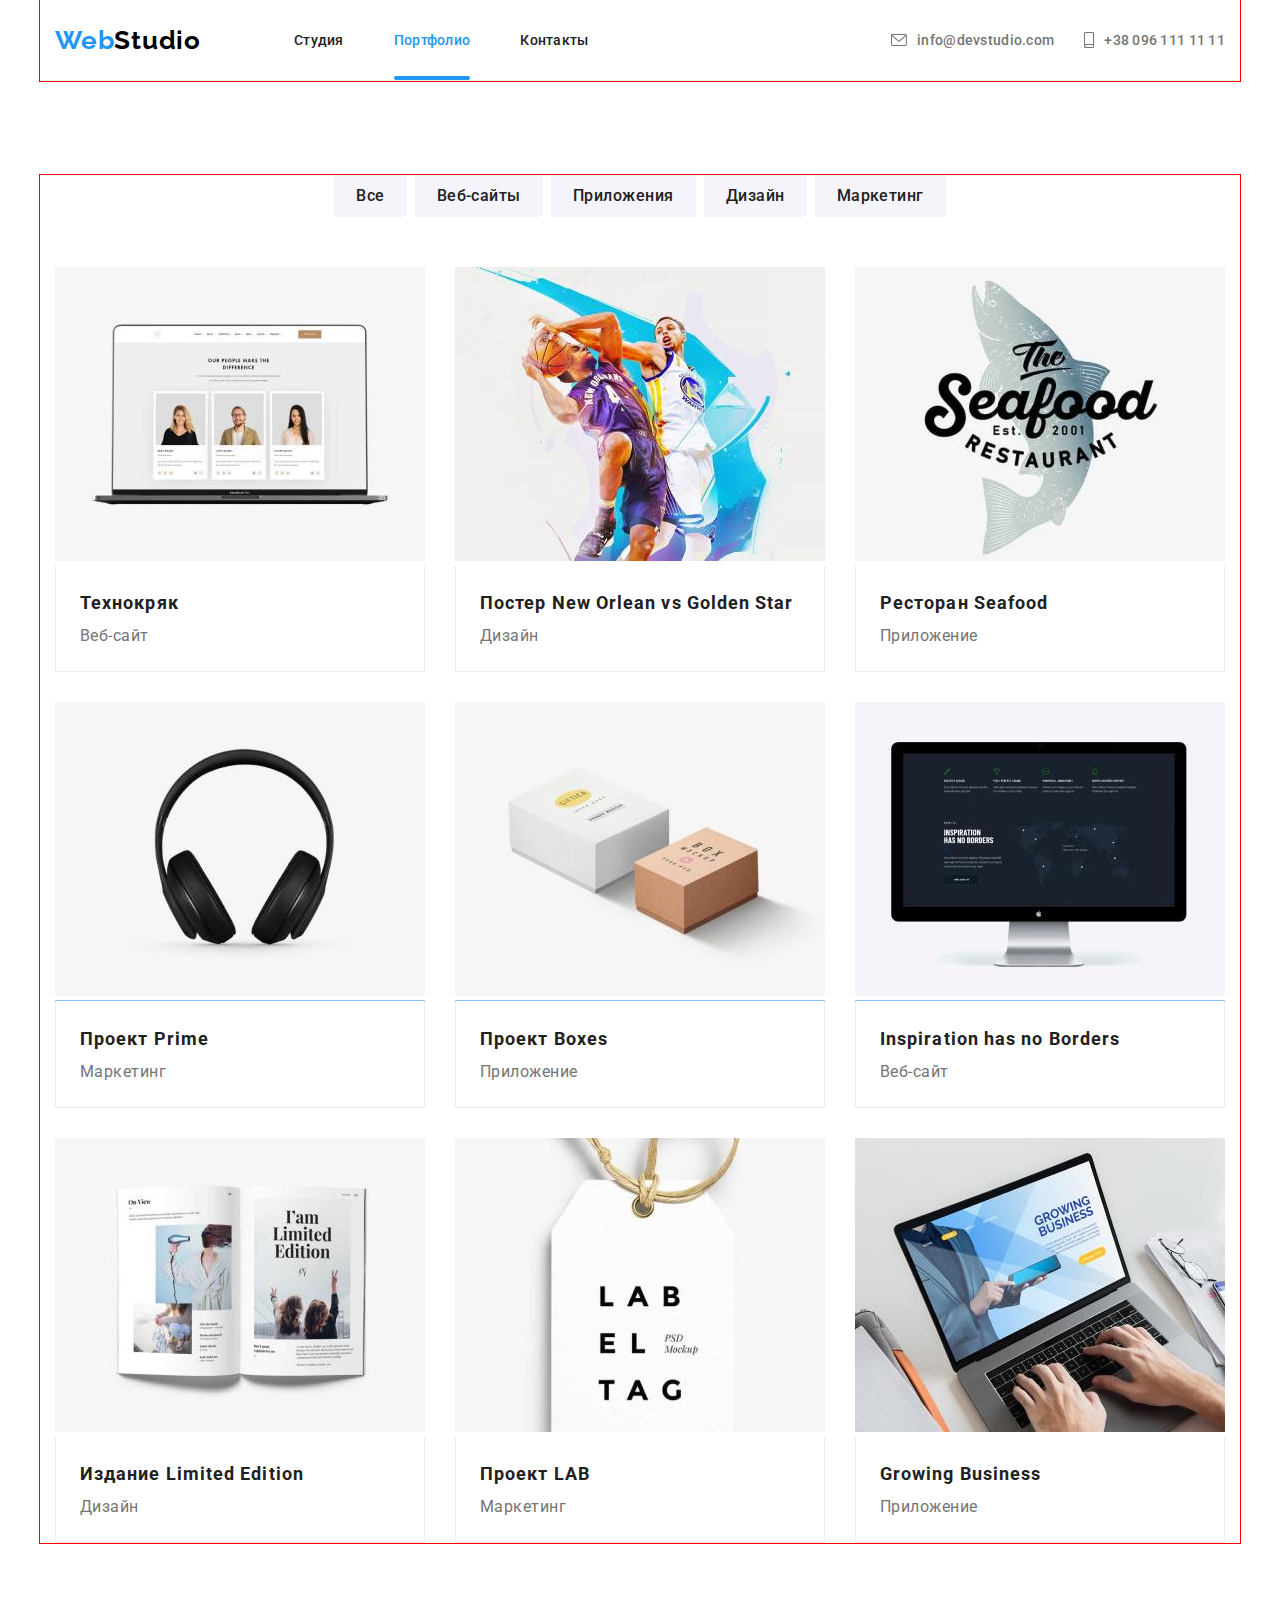
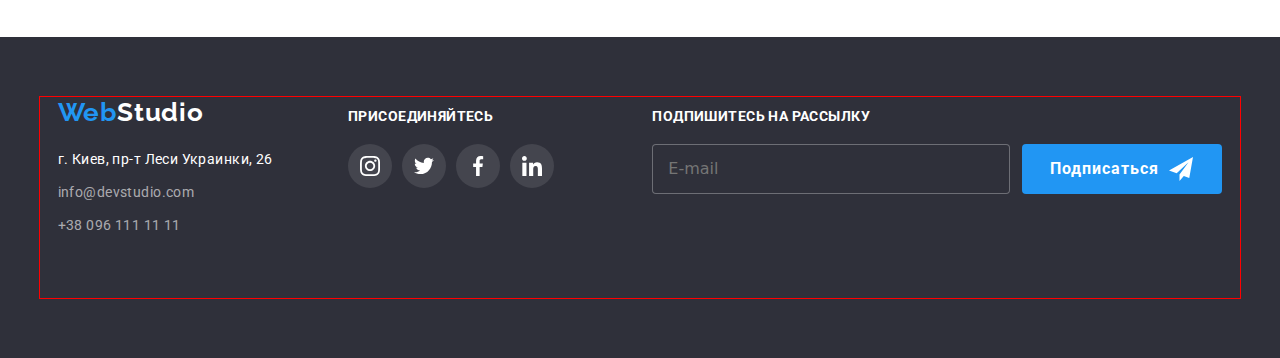
==== commit 4471f3ec: "дз8" ====
--- a/portfolio.html
+++ b/portfolio.html
@@ -22,7 +22,11 @@
     <header>
         <div class="container header-nav">
             <a class="link header-logo-web" href="./index.html">Web<span class="header-logo-studio">Studio</span></a>
-            <button type="button" class="header-button__close">close</button>
+            <button type="button" class="header-button__close">
+                <svg class="button-menu">
+                    <use href="./images/symbol-defs.svg#icon-menu-40px"></use>
+                </svg>
+            </button>
             <nav class="main-nav">
                 <ul class="list header__box-list">
                     <li class="header__list">
@@ -81,7 +85,7 @@
                     <li class="projects__img">
                             <a class="link projects__link" href="">
                                 <div class="projects__img-wrap">
-                                <img src="./images/potr.jpg" alt="Ноутбук" width="370">
+                                <img src="./images/potr.jpg" alt="Ноутбук" width="100%">
                                 <p class="flex-top-text">
                                     Технокряк это современная площадка распространения коронавируса. Компании используют эту платформу для цифрового
                                     шпионажа и атак на защищённые сервера конкурентов.
@@ -96,7 +100,7 @@
                     <li class="projects__img">
                             <a class="link projects__link" href="">
                                 <div class="projects__img-wrap">
-                                <img src="./images/potr(1).jpg" alt="Баскетболіcти" width="370">
+                                <img src="./images/potr(1).jpg" alt="Баскетболіcти" width="100%">
                                 <p class="flex-top-text">
                                     Технокряк это современная площадка распространения коронавируса. Компании используют эту платформу для цифрового
                                     шпионажа и атак на защищённые сервера конкурентов.
@@ -111,7 +115,7 @@
                     <li class="projects__img">
                             <a class="link projects__link" href="">
                                 <div class="projects__img-wrap">
-                                <img src="./images/port(2).jpg" alt="Логотип ресторану" width="370">
+                                <img src="./images/port(2).jpg" alt="Логотип ресторану" width="100%">
                                 <p class="flex-top-text">
                                     Технокряк это современная площадка распространения коронавируса. Компании используют эту платформу для цифрового
                                     шпионажа и атак на защищённые сервера конкурентов.
@@ -126,7 +130,7 @@
                     <li class="projects__img">
                             <a class="link projects__link" href="">
                                 <div class="projects__img-wrap">
-                                <img src="./images/port(3).jpg" alt="Навушники" width="370">
+                                <img src="./images/port(3).jpg" alt="Навушники" width="100%">
                                 <p class="flex-top-text">
                                     Технокряк это современная площадка распространения коронавируса. Компании используют эту платформу для цифрового
                                     шпионажа и атак на защищённые сервера конкурентов.
@@ -141,7 +145,7 @@
                     <li class="projects__img">
                             <a class="link projects__link" href="">
                                 <div class="projects__img-wrap">
-                                <img src="./images/port(4).jpg" alt="Коробка" width="370">
+                                <img src="./images/port(4).jpg" alt="Коробка" width="100%">
                                 <p class="flex-top-text">
                                     Технокряк это современная площадка распространения коронавируса. Компании используют эту платформу для цифрового
                                     шпионажа и атак на защищённые сервера конкурентов.
@@ -156,7 +160,7 @@
                     <li class="projects__img">
                             <a class="link projects__link" href="">
                                 <div class="projects__img-wrap">
-                                <img src="./images/port(5).jpg" alt="Комп'ютер" width="370">
+                                <img src="./images/port(5).jpg" alt="Комп'ютер" width="100%">
                                 <p class="flex-top-text">
                                     Технокряк это современная площадка распространения коронавируса. Компании используют эту платформу для цифрового
                                     шпионажа и атак на защищённые сервера конкурентов.
@@ -171,7 +175,7 @@
                     <li class="projects__img">
                             <a class="link projects__link" href="">
                                 <div class="projects__img-wrap">
-                                <img src="./images/port(6).jpg" alt="Журнал" width="370">
+                                <img src="./images/port(6).jpg" alt="Журнал" width="100%">
                                 <p class="flex-top-text">
                                     Технокряк это современная площадка распространения коронавируса. Компании используют эту платформу для цифрового
                                     шпионажа и атак на защищённые сервера конкурентов.
@@ -186,7 +190,7 @@
                     <li class="projects__img">
                             <a class="link projects__link" href="">
                                 <div class="projects__img-wrap">
-                                <img src="./images/port(7).jpg" alt="Бірка" width="370">
+                                <img src="./images/port(7).jpg" alt="Бірка" width="100%">
                                 <p class="flex-top-text">
                                     Технокряк это современная площадка распространения коронавируса. Компании используют эту платформу для цифрового
                                     шпионажа и атак на защищённые сервера конкурентов.
@@ -201,7 +205,7 @@
                     <li class="projects__img">
                             <a class="link projects__link" href="">
                                 <div class="projects__img-wrap">
-                                <img src="./images/port(8).jpg" alt="Ноутбук" width="370">
+                                <img src="./images/port(8).jpg" alt="Ноутбук" width="100%">
                                 <p class="flex-top-text">
                                     Технокряк это современная площадка распространения коронавируса. Компании используют эту платформу для цифрового
                                     шпионажа и атак на защищённые сервера конкурентов.
--- a/css/main.css
+++ b/css/main.css
@@ -91,6 +91,8 @@
 }
 
 .header-logo-web {
+  padding-top: 16px;
+  padding-bottom: 16px;
   font-family: Raleway;
   font-weight: bold;
   font-size: 26px;
@@ -191,6 +193,17 @@
   }
 }
 
+.button-menu {
+  width: 40px;
+  height: 40px;
+}
+
+.header-button__close {
+  background-color: white;
+  border: none;
+  cursor: pointer;
+}
+
 @media screen and (min-width: 768px) {
   .header-button__close {
     display: none;
@@ -337,21 +350,43 @@
   background-size: cover;
 }
 
-.hero-text {
-  width: 696px;
-  height: 120px;
-  font-family: Roboto;
-  font-style: normal;
-  font-weight: 900;
-  font-size: 44px;
-  line-height: 1.36;
-  text-align: center;
-  letter-spacing: 0.06em;
-  text-transform: uppercase;
-  color: #ffffff;
-  margin: 0 auto;
-  margin-bottom: 30px;
-  display: block;
+@media screen and (min-width: 480px) {
+  .hero-text {
+    width: 360px;
+    height: 84px;
+    font-family: Roboto;
+    font-style: normal;
+    font-weight: 900;
+    font-size: 26px;
+    line-height: 42px;
+    /* or 162% */
+    text-align: center;
+    letter-spacing: 0.06em;
+    text-transform: uppercase;
+    color: #ffffff;
+    margin: 0 auto;
+    margin-bottom: 30px;
+    display: block;
+  }
+}
+
+@media screen and (min-width: 1200px) {
+  .hero-text {
+    width: 696px;
+    height: 120px;
+    font-family: Roboto;
+    font-style: normal;
+    font-weight: 900;
+    font-size: 44px;
+    line-height: 1.36;
+    text-align: center;
+    letter-spacing: 0.06em;
+    text-transform: uppercase;
+    color: #ffffff;
+    margin: 0 auto;
+    margin-bottom: 30px;
+    display: block;
+  }
 }
 
 .advantage__thumb {
@@ -364,12 +399,36 @@
   margin-bottom: 30px;
 }
 
-.advantage__text {
-  display: flex;
-}
-
-.advantage__pre-text:not(:last-child) {
-  margin-right: 30px;
+@media screen and (min-width: 768px) {
+  .advantage__text {
+    display: flex;
+    flex-wrap: wrap;
+    justify-content: space-between;
+  }
+}
+
+@media screen and (min-width: 1200px) {
+  .advantage__text {
+    display: flex;
+  }
+}
+
+@media screen and (min-width: 768px) {
+  .advantage__pre-text {
+    width: 354px;
+    height: 251px;
+    margin-bottom: 30px;
+  }
+}
+
+@media screen and (min-width: 1200px) {
+  .advantage__pre-text {
+    width: 270px;
+  }
+  .advantage__pre-text:not(:last-child) {
+    margin-right: 30px;
+    margin-bottom: 0px;
+  }
 }
 
 .advantage__list-text {
@@ -384,6 +443,18 @@
   text-transform: uppercase;
 }
 
+@media screen and (min-width: 480px) {
+  .advantage__list-text {
+    text-align: center;
+  }
+}
+
+@media screen and (min-width: 768px) {
+  .advantage__list-text {
+    text-align: start;
+  }
+}
+
 .advantage__title {
   font-family: Roboto;
   font-style: normal;
@@ -394,8 +465,32 @@
   color: #757575;
 }
 
+@media screen and (min-width: 480px) {
+  .advantage__title {
+    margin-bottom: 30px;
+  }
+}
+
+@media screen and (min-width: 1200px) {
+  .advantage__title {
+    margin-bottom: 0px;
+  }
+}
+
 .work__container {
   padding-bottom: 94px;
+}
+
+@media screen and (min-width: 480px) {
+  .work__container {
+    display: none;
+  }
+}
+
+@media screen and (min-width: 1200px) {
+  .work__container {
+    display: inline;
+  }
 }
 
 .work__container-img {
@@ -436,12 +531,26 @@
   color: #ffffff;
 }
 
+.img-items {
+  width: 100%;
+}
+
 .team {
   background-color: #f5f4fa;
 }
 
-.team__container {
-  display: flex;
+@media screen and (min-width: 768px) {
+  .team__container {
+    display: flex;
+    flex-wrap: wrap;
+    justify-content: space-between;
+  }
+}
+
+@media screen and (min-width: 1200px) {
+  .team__container {
+    display: flex;
+  }
 }
 
 .team__pre-items {
@@ -450,8 +559,27 @@
   border-radius: 0px 0px 4px 4px;
 }
 
-.team__pre-items:not(:last-child) {
-  margin-right: 30px;
+@media screen and (min-width: 480px) {
+  .team__pre-items:not(:last-child) {
+    margin-bottom: 30px;
+  }
+}
+
+@media screen and (min-width: 768px) {
+  .team__pre-items {
+    width: 354px;
+    margin-bottom: 30px;
+  }
+}
+
+@media screen and (min-width: 1200px) {
+  .team__pre-items {
+    width: 270px;
+    margin-bottom: 30px;
+  }
+  .team__pre-items:not(:last-child) {
+    margin-right: 30px;
+  }
 }
 
 .team__box-text {
@@ -517,17 +645,45 @@
   fill: currentColor;
 }
 
-.clients__box {
-  display: flex;
-}
-
-.clients__link {
-  width: 170px;
-  height: 92px;
-}
-
-.clients__link:not(:last-child) {
-  margin-right: 30px;
+@media screen and (min-width: 480px) {
+  .clients__box {
+    display: flex;
+    flex-wrap: wrap;
+    justify-content: space-between;
+  }
+}
+
+@media screen and (min-width: 1200px) {
+  .clients__box {
+    display: flex;
+  }
+}
+
+@media screen and (min-width: 480px) {
+  .clients__link {
+    width: 210px;
+    height: 92px;
+    margin-bottom: 30px;
+  }
+}
+
+@media screen and (min-width: 768px) {
+  .clients__link {
+    width: 226px;
+    height: 92px;
+    margin-bottom: 30px;
+  }
+}
+
+@media screen and (min-width: 1200px) {
+  .clients__link {
+    width: 170px;
+    height: 92px;
+    margin-bottom: 0px;
+  }
+  .clients__link:not(:last-child) {
+    margin-right: 30px;
+  }
 }
 
 .clients__link-icon {
@@ -565,6 +721,21 @@
   }
 }
 
+@media screen and (min-width: 768px) {
+  .container-footer {
+    display: flex;
+    flex-wrap: wrap;
+    justify-content: space-around;
+  }
+}
+
+@media screen and (min-width: 1200px) {
+  .container-footer {
+    display: flex;
+    text-align: start;
+  }
+}
+
 .footer-container {
   margin-bottom: 60px;
 }
@@ -621,6 +792,12 @@
 .social {
   margin-bottom: 60px;
   align-items: center;
+}
+
+@media screen and (min-width: 1200px) {
+  .social {
+    margin-left: 70px;
+  }
 }
 
 .social__text {
@@ -688,6 +865,18 @@
   margin-bottom: 20px;
 }
 
+@media screen and (min-width: 1200px) {
+  .send__mail {
+    margin-left: 93px;
+  }
+}
+
+@media screen and (min-width: 1200px) {
+  .send__form {
+    display: flex;
+  }
+}
+
 .send__icon {
   width: 24px;
   height: 24px;
@@ -695,7 +884,6 @@
 }
 
 .input-mail {
-  width: 100%;
   height: 50px;
   margin-right: 12px;
   margin-bottom: 20px;
@@ -712,6 +900,26 @@
   transition-timing-function: linear cubic-bezier(0.4, 0, 0.2, 1);
 }
 
+@media screen and (min-width: 480px) {
+  .input-mail {
+    width: 100%;
+    margin-right: 0px;
+  }
+}
+
+@media screen and (min-width: 768px) {
+  .input-mail {
+    width: 450px;
+  }
+}
+
+@media screen and (min-width: 1200px) {
+  .input-mail {
+    width: 358px;
+    margin-right: 12px;
+  }
+}
+
 .input-mail:hover, .input-mail:focus {
   filter: drop-shadow(0px 4px 4px rgba(0, 0, 0, 0.15));
 }
@@ -719,7 +927,6 @@
 .button-send {
   width: 200px;
   height: 50px;
-  margin: auto;
   background: var(--accent-color);
   border-radius: 4px;
   border: none;
@@ -740,6 +947,18 @@
   transition-timing-function: linear cubic-bezier(0.4, 0, 0.2, 1);
 }
 
+@media screen and (min-width: 480px) {
+  .button-send {
+    margin: auto;
+  }
+}
+
+@media screen and (min-width: 1200px) {
+  .button-send {
+    margin: 0px;
+  }
+}
+
 .button-send:hover, .button-send:focus {
   box-shadow: 0px 4px 4px rgba(0, 0, 0, 0.15);
 }
@@ -754,6 +973,18 @@
   position: fixed;
   top: 0;
   transition: opacity 500ms linear, visibility 500ms;
+}
+
+@media screen and (min-width: 768px) {
+  .backdrop {
+    width: 100vw;
+  }
+}
+
+@media screen and (min-width: 1200px) {
+  .backdrop {
+    width: 100vw;
+  }
 }
 
 .backdrop.is-hidden .modal {
@@ -992,16 +1223,51 @@
   border-color: var(--accent-color);
 }
 
-.projects {
-  display: flex;
-  flex-wrap: wrap;
-}
-
-.projects__box-btn {
-  display: block;
-  display: flex;
-  justify-content: center;
-  margin-bottom: 50px;
+@media screen and (min-width: 480px) {
+  .projects {
+    display: flex;
+    flex-wrap: wrap;
+    justify-content: center;
+  }
+}
+
+@media screen and (min-width: 768px) {
+  .projects {
+    display: flex;
+    flex-wrap: wrap;
+    justify-content: space-between;
+  }
+}
+
+@media screen and (min-width: 480px) {
+  .projects__box-btn {
+    display: block;
+    display: flex;
+    flex-wrap: wrap;
+    justify-content: flex-start;
+    margin-bottom: 50px;
+  }
+}
+
+@media screen and (min-width: 768px) {
+  .projects__box-btn {
+    display: block;
+    display: flex;
+    justify-content: center;
+    margin-bottom: 50px;
+  }
+}
+
+@media screen and (min-width: 480px) {
+  .projects__button {
+    margin-bottom: 15px;
+  }
+}
+
+@media screen and (min-width: 768px) {
+  .projects__button {
+    margin-bottom: 0px;
+  }
 }
 
 .projects__button:not(:last-child) {
@@ -1037,24 +1303,45 @@
 }
 
 .projects__img {
-  width: 370px;
-  margin-right: 30px;
-  margin-bottom: 30px;
   transition-property: box-shadow;
   transition-duration: 250ms;
   transition-timing-function: linear cubic-bezier(0.4, 0, 0.2, 1);
+}
+
+@media screen and (min-width: 480px) {
+  .projects__img {
+    width: 450px;
+  }
+  .projects__img:not(:last-child) {
+    margin-bottom: 30px;
+  }
+}
+
+@media screen and (min-width: 768px) {
+  .projects__img {
+    width: 354px;
+  }
+  .projects__img:not(:last-child) {
+    margin-bottom: 30px;
+  }
+}
+
+@media screen and (min-width: 1200px) {
+  .projects__img {
+    width: 370px;
+    margin-right: 30px;
+    margin-bottom: 30px;
+  }
+  .projects__img:nth-child(3n) {
+    margin-right: 0;
+  }
+  .projects__img:nth-last-child(-n + 3) {
+    margin-bottom: 0px;
+  }
 }
 
 .projects__img:hover, .projects__img:focus {
   box-shadow: 0px 1px 1px rgba(0, 0, 0, 0.12), 0px 4px 4px rgba(0, 0, 0, 0.06), 1px 4px 6px rgba(0, 0, 0, 0.16);
-}
-
-.projects__img:nth-child(3n) {
-  margin-right: 0;
-}
-
-.projects__img:nth-last-child(-n + 3) {
-  margin-bottom: 0px;
 }
 
 .projects__link :hover .flex-top-text,
--- a/css/main.min.css
+++ b/css/main.min.css
@@ -1,2 +1,2 @@
-:root{--header-text-color: #212121;--accent-color: #2196f3;--main-title-color: #212121;--portfolio-text-color: #212121}h1,h2,h3,h4,h5,h6,p{margin:0}ul{padding:0;margin:0}.link{text-decoration:none}.list{list-style:none}.button{cursor:pointer}body{font-family:"Roboto", sans-serif}.container{width:100%;padding-left:15px;padding-right:15px;margin:0 auto;outline:1px solid red}@media screen and (min-width: 480px){.container{width:480px}}@media screen and (min-width: 768px){.container{width:768px}}@media screen and (min-width: 1200px){.container{width:1200px}}.hero-btn{padding:10px 32px;margin:0 auto;font-family:Roboto;font-style:normal;font-weight:bold;font-size:16px;line-height:1.87;display:block;align-items:center;text-align:center;letter-spacing:0.06em;color:#ffffff;cursor:pointer;background:#2196f3;box-shadow:0px 4px 4px rgba(0,0,0,0.15);border-radius:4px;border:none;transition-property:color;transition-duration:250ms;transition-timing-function:linear cubic-bezier(0.4, 0, 0.2, 1)}.hero-btn:hover,.hero-btn:focus{color:#188ce8}.header-logo-web{font-family:Raleway;font-weight:bold;font-size:26px;line-height:31px;letter-spacing:0.03em;color:#2196f3}@media screen and (min-width: 768px){.header-logo-web{margin-right:88px}}@media screen and (min-width: 1200px){.header-logo-web{margin-right:93px}}.header-logo-studio{font-family:Raleway;font-weight:bold;font-size:26px;line-height:31px;letter-spacing:0.03em;color:#000000}.footer-logo-web{display:block;margin-bottom:20px;font-family:Raleway;font-weight:bold;font-size:26px;line-height:31px;letter-spacing:0.03em;color:#2196f3}.footer-logo-studio{font-family:Raleway;font-weight:bold;font-size:26px;line-height:31px;letter-spacing:0.03em;color:#ffffff}.section{padding-top:94px;padding-bottom:94px}.title{margin-bottom:50px;font-family:Roboto;font-style:normal;font-weight:bold;font-size:36px;line-height:42px;text-align:center;letter-spacing:0.03em;color:var(--header-text-color)}.visually-hidden{position:absolute;width:1px;height:1px;margin:-1px;border:0;padding:0;white-space:nowrap;clip-path:inset(100%);clip:rect(0 0 0 0);overflow:hidden}.header{padding:16px 0px}.header-nav{display:flex;justify-content:space-between;align-items:center;border-bottom:1px solid #ececec}.main-nav{display:none}@media screen and (min-width: 768px){.main-nav{display:block}}@media screen and (min-width: 768px){.header-button__close{display:none}}.header__box-list{display:flex}.header__list .current{color:#2196f3}.header__list+.header__list{margin-left:50px}.header__link{display:block;font-family:Roboto;font-style:normal;font-weight:500;font-size:14px;line-height:16px;letter-spacing:0.02em;color:var(--header-text-color);padding-top:32px;padding-bottom:32px;position:relative;transition-property:color;transition-duration:250ms;transition-timing-function:linear cubic-bezier(0.4, 0, 0.2, 1)}.header__link:hover,.header__link:focus{color:var(--accent-color)}.header__link.current::after{content:"";width:100%;height:4px;background-color:#2196f3;position:absolute;display:block;bottom:0;border-radius:2px}.header-tel-mail{display:none}@media screen and (min-width: 768px){.header-tel-mail{display:block;margin-left:auto}.header-tel-mail .header-contact:not(:last-child){margin-bottom:10px}}@media screen and (min-width: 1200px){.header-tel-mail{display:flex}.header-tel-mail .header-contact:not(:last-child){margin-right:30px;margin-bottom:0px}}.header-mail{display:flex;align-items:center;font-family:Roboto;font-style:normal;font-weight:500;font-size:14px;line-height:16px;letter-spacing:0.02em;color:#757575;transition-property:color;transition-duration:250ms;transition-timing-function:linear cubic-bezier(0.4, 0, 0.2, 1)}.header-mail:hover,.header-mail:focus{color:var(--accent-color)}.header-icon-mail{width:16px;height:12px;margin-right:10px;fill:currentColor}.header-tel{display:flex;align-items:center;font-family:Roboto;font-style:normal;font-weight:500;font-size:14px;line-height:16px;letter-spacing:0.02em;color:#757575;transition-property:color;transition-duration:250ms;transition-timing-function:linear cubic-bezier(0.4, 0, 0.2, 1)}.header-tel:hover,.header-tel:focus{color:var(--accent-color)}.header-icon-tel{width:10px;height:16px;margin-right:10px;fill:currentColor}.hero{background-color:#2f303a;padding-top:200px;padding-bottom:200px}.hero{background-image:url(/images/symbol-defs.svg)}.hero{max-width:1600px;min-height:600px;margin-left:auto;margin-right:auto;background-image:linear-gradient(rgba(47,48,58,0.4), rgba(47,48,58,0.4)),url(../images/img-hero.jpg);background-position:center;background-size:cover}.hero-text{width:696px;height:120px;font-family:Roboto;font-style:normal;font-weight:900;font-size:44px;line-height:1.36;text-align:center;letter-spacing:0.06em;text-transform:uppercase;color:#ffffff;margin:0 auto;margin-bottom:30px;display:block}.advantage__thumb{display:flex;align-items:center;justify-content:center;height:120px;background:#f5f4fa;border-radius:4px;margin-bottom:30px}.advantage__text{display:flex}.advantage__pre-text:not(:last-child){margin-right:30px}.advantage__list-text{margin-bottom:10px;font-family:Roboto;font-style:normal;font-weight:bold;font-size:14px;line-height:16px;letter-spacing:0.03em;color:var(--main-title-color);text-transform:uppercase}.advantage__title{font-family:Roboto;font-style:normal;font-weight:normal;font-size:14px;line-height:1.71;letter-spacing:0.03em;color:#757575}.work__container{padding-bottom:94px}.work__container-img{display:inline-flex}.work__item-img{position:relative}.work__item-img:not(:last-child){margin-right:30px}.work__item-img::before{content:"";position:absolute;bottom:2px;left:0;display:inline-block;width:370px;height:70px;background-color:rgba(47,48,58,0.8)}.work__img-text{position:absolute;bottom:27px;left:83px;font-family:Roboto;font-style:normal;font-weight:bold;font-size:14px;line-height:16px;text-align:center;letter-spacing:0.03em;text-transform:uppercase;color:#ffffff}.team{background-color:#f5f4fa}.team__container{display:flex}.team__pre-items{background-color:#ffffff;box-shadow:0px 1px 3px rgba(0,0,0,0.12),0px 1px 1px rgba(0,0,0,0.14),0px 2px 1px rgba(0,0,0,0.2);border-radius:0px 0px 4px 4px}.team__pre-items:not(:last-child){margin-right:30px}.team__box-text{padding-top:30px;padding-bottom:30px}.team__items-text{margin-bottom:10px;font-family:Roboto;font-style:normal;font-weight:500;font-size:16px;line-height:19px;text-align:center;letter-spacing:0.03em;color:var(--header-text-color)}.team__title{font-family:Roboto;font-style:normal;font-weight:normal;font-size:16px;line-height:19px;text-align:center;letter-spacing:0.03em;color:#757575}.team__social-list{display:flex;justify-content:center;margin-top:16px}.team__box-link{width:44px;height:44px}.team__link{width:100%;height:100%;border-radius:50%;display:flex;align-items:center;justify-content:center;color:#afb1b8;transition-property:background-color, color;transition-duration:250ms;transition-timing-function:linear cubic-bezier(0.4, 0, 0.2, 1)}.team__link:hover,.team__link:focus{background-color:#2196f3;color:white}.team__social-icon{width:20px;height:20px;fill:currentColor}.clients__box{display:flex}.clients__link{width:170px;height:92px}.clients__link:not(:last-child){margin-right:30px}.clients__link-icon{width:100%;height:100%;border:1px solid #afb1b8;display:flex;align-items:center;justify-content:center;border-radius:4px;color:#757575;transition-property:color, border;transition-duration:250ms;transition-timing-function:linear cubic-bezier(0.4, 0, 0.2, 1)}.clients__link-icon:hover,.clients__link-icon:focus{color:var(--accent-color);border:1px solid var(--accent-color)}.clients__icon{width:106px;height:60px;fill:currentColor}.container-footer{align-items:baseline}@media screen and (min-width: 480px){.container-footer{text-align:center}}.footer-container{margin-bottom:60px}.footer{background-color:#2f303a;padding-top:60px;padding-bottom:60px}.footer__pre-container:not(:last-child){margin-bottom:9px}.footer__map{font-family:Roboto;font-style:normal;font-weight:normal;font-size:14px;line-height:1.71;letter-spacing:0.03em;color:#ffffff;transition-property:color;transition-duration:250ms;transition-timing-function:linear cubic-bezier(0.4, 0, 0.2, 1)}.footer__map:hover,.footer__map:focus{color:var(--accent-color)}.footer__list{font-family:Roboto;font-style:normal;font-weight:normal;font-size:14px;line-height:1.71;letter-spacing:0.03em;color:rgba(255,255,255,0.6);transition-property:color;transition-duration:250ms;transition-timing-function:linear cubic-bezier(0.4, 0, 0.2, 1)}.footer__list:hover,.footer__list:focus{color:var(--accent-color)}address{font-family:Roboto;font-style:normal}.social{margin-bottom:60px;align-items:center}.social__text{font-family:Roboto;font-style:normal;font-weight:bold;font-size:14px;line-height:16px;letter-spacing:0.03em;text-transform:uppercase;color:#ffffff}.social__links{display:flex;margin-top:20px;text-align:center;justify-content:center}.social__pre-link{background-color:rgba(255,255,255,0.1);border-radius:50%;width:44px;height:44px}.social__pre-link+.social__pre-link{margin-left:10px}.social__link{width:100%;height:100%;border-radius:50%;display:flex;align-items:center;justify-content:center;color:#ffffff;transition-property:background-color, color;transition-duration:250ms;transition-timing-function:linear cubic-bezier(0.4, 0, 0.2, 1)}.social__link:hover,.social__link:focus{color:#ffffff;background-color:var(--accent-color)}.social__icon{width:20px;height:20px;fill:currentColor}.send__text{font-family:Roboto;font-style:normal;font-weight:bold;font-size:14px;line-height:16px;letter-spacing:0.03em;text-transform:uppercase;color:#ffffff;margin-bottom:20px}.send__icon{width:24px;height:24px;margin-left:10px}.input-mail{width:100%;height:50px;margin-right:12px;margin-bottom:20px;border:1px solid rgba(255,255,255,0.3);box-sizing:border-box;border-radius:4px;background-color:#2f303a;color:#ffffff;padding-left:15px;padding-right:15px;cursor:pointer;transition-property:filter;transition-duration:250ms;transition-timing-function:linear cubic-bezier(0.4, 0, 0.2, 1)}.input-mail:hover,.input-mail:focus{filter:drop-shadow(0px 4px 4px rgba(0,0,0,0.15))}.button-send{width:200px;height:50px;margin:auto;background:var(--accent-color);border-radius:4px;border:none;font-family:Roboto;font-style:normal;font-weight:bold;font-size:16px;line-height:1.87;display:flex;align-items:center;text-align:center;letter-spacing:0.06em;color:#ffffff;padding:10px 28px;cursor:pointer;transition-property:box-shadow;transition-duration:250ms;transition-timing-function:linear cubic-bezier(0.4, 0, 0.2, 1)}.button-send:hover,.button-send:focus{box-shadow:0px 4px 4px rgba(0,0,0,0.15)}.backdrop{width:100vw;height:100vh;background-color:rgba(0,0,0,0.2);border:1px solid #000000;box-sizing:border-box;box-shadow:0px 4px 4px rgba(0,0,0,0.25);position:fixed;top:0;transition:opacity 500ms linear, visibility 500ms}.backdrop.is-hidden .modal{transform:scale(1.5) translate(-1000px);transition:transform 500ms}.modal{padding:40px;width:528px;min-height:581px;background-color:#ffffff;box-shadow:0px 1px 3px rgba(0,0,0,0.12),0px 1px 1px rgba(0,0,0,0.14),0px 2px 1px rgba(0,0,0,0.2);border-radius:4px;position:absolute;top:50%;left:50%;transform:scale(1);transform:translate(-50%, -50%);transition:transform 500ms}.modal__close{width:30px;height:30px;background-color:#ffffff;border:1px solid rgba(0,0,0,0.1);border-radius:50%;box-sizing:border-box;position:absolute;top:8px;right:8px;display:flex;align-items:center;justify-content:center;cursor:pointer;fill:currentColor;transition-property:color;transition-duration:250ms;transition-timing-function:linear cubic-bezier(0.4, 0, 0.2, 1)}.modal__close:hover,.modal__close:focus{color:var(--accent-color)}.modal__close-icon{width:18px;height:18px}.modal__title{margin-bottom:12px;font-family:Roboto;font-style:normal;font-weight:bold;font-size:20px;line-height:23px;text-align:center;letter-spacing:0.03em;color:#212121}.modal__field{margin-bottom:10px}.modal__field-feedbeck{margin-bottom:20px}.modal__field-check{margin-bottom:30px}.modal__input-text{display:block;margin-bottom:4px;font-family:Roboto;font-style:normal;font-weight:normal;font-size:12px;line-height:14px;letter-spacing:0.01em;color:#757575}.modal__wrap{position:relative}.modal__form-text{padding:12px 16px;resize:none;width:100%;height:120px;border:1px solid rgba(33,33,33,0.2);box-sizing:border-box;border-radius:4px;outline:none;cursor:pointer;transition-property:border;transition-duration:250ms;transition-timing-function:linear cubic-bezier(0.4, 0, 0.2, 1)}.modal__form-text:focus{border:1px solid #2196f3;border-radius:4px}.modal__check-text{font-family:Roboto;font-style:normal;font-weight:normal;font-size:14px;line-height:1.71;letter-spacing:0.03em;color:#757575;display:flex;align-items:center;justify-content:center}.modal__check-icon{width:16px;height:15px;border:2px solid #212121;border-radius:2px;margin-right:8.38px;display:flex;align-items:center;justify-content:center}.modal__text-link{font-family:Roboto;font-style:normal;font-weight:normal;font-size:14px;line-height:1.71;letter-spacing:0.03em;text-decoration-line:underline;color:var(--accent-color);margin-left:3px}.modal__button{font-family:Roboto;font-style:normal;font-weight:bold;font-size:16px;line-height:1.87;display:flex;align-items:center;text-align:center;letter-spacing:0.06em;color:#ffffff;display:block;margin:0 auto;width:200px;height:50px;background:#2196f3;box-shadow:0px 4px 4px rgba(0,0,0,0.15);border-radius:4px;border:none;cursor:pointer}.is-hidden{visibility:hidden;opacity:0;pointer-events:none}.person-modal{width:18px;height:18px;position:absolute;left:12px;top:50%;transform:translateY(-50%);cursor:pointer;fill:currentColor;transition-property:fill;transition-duration:250ms;transition-timing-function:linear cubic-bezier(0.4, 0, 0.2, 1)}.modal-form-input{padding-left:42px;padding-right:12px;width:100%;height:40px;border:1px solid rgba(33,33,33,0.2);box-sizing:border-box;border-radius:4px;outline:none;cursor:pointer;transition-property:border;transition-duration:250ms;transition-timing-function:linear cubic-bezier(0.4, 0, 0.2, 1)}.modal-form-input:focus{border:1px solid #2196f3;border-radius:4px}.modal-form-input:focus+.person-modal{fill:var(--accent-color)}.modal-form-input::modal-form-input{font-family:Roboto;font-style:normal;font-weight:normal;font-size:14px;line-height:16px;letter-spacing:0.01em;color:rgba(117,117,117,0.5)}.check-icon-modal{width:11px;height:8px;fill:#ffffff}.modal-check:checked+.modal__check-text .modal__check-icon{background-color:var(--accent-color);border:none}.modal-check:focus+.modal__check-text .modal__check-icon{border-color:var(--accent-color)}.projects{display:flex;flex-wrap:wrap}.projects__box-btn{display:block;display:flex;justify-content:center;margin-bottom:50px}.projects__button:not(:last-child){margin-right:8px}.projects__list-btn{padding:8px 22px;font-family:Roboto;font-style:normal;font-weight:500;font-size:16px;line-height:1.62;text-align:center;letter-spacing:0.03em;color:#212121;cursor:pointer;border-radius:4px;border:none;background:#f5f4fa;border-radius:4px;transition-property:background-color, color, box-shadow;transition-duration:250ms;transition-timing-function:linear cubic-bezier(0.4, 0, 0.2, 1)}.projects__list-btn:hover,.projects__list-btn:focus{background:#2196f3;color:#ffffff;box-shadow:0px 3px 1px rgba(0,0,0,0.1),0px 1px 2px rgba(0,0,0,0.08),0px 2px 2px rgba(0,0,0,0.12);border-radius:4px}.projects__img{width:370px;margin-right:30px;margin-bottom:30px;transition-property:box-shadow;transition-duration:250ms;transition-timing-function:linear cubic-bezier(0.4, 0, 0.2, 1)}.projects__img:hover,.projects__img:focus{box-shadow:0px 1px 1px rgba(0,0,0,0.12),0px 4px 4px rgba(0,0,0,0.06),1px 4px 6px rgba(0,0,0,0.16)}.projects__img:nth-child(3n){margin-right:0}.projects__img:nth-last-child(-n+3){margin-bottom:0px}.projects__link :hover .flex-top-text,.projects :focus .flex-top-text{transform:translateY(0)}.projects__img-wrap{position:relative;overflow:hidden}.projects__text-container{padding:20px 24px;border-right:1px solid #eee;border-bottom:1px solid #eee;border-left:1px solid #eee}.projects__text{font-family:Roboto;font-style:normal;font-weight:bold;font-size:18px;line-height:2;letter-spacing:0.06em;color:var(--portfolio-text-color)}.projects__title{font-family:Roboto;font-style:normal;font-weight:normal;font-size:16px;line-height:1.87;letter-spacing:0.03em;color:#757575}.flex-top-text{font-family:Roboto;font-style:normal;font-weight:normal;font-size:18px;line-height:1.56;letter-spacing:0.03em;color:#ffffff;padding:63px 24px;background-color:rgba(33,150,243,0.9);position:absolute;top:0;left:0;height:100%;transform:translateY(100%);transition:transform 250ms cubic-bezier(0.4, 0, 0.2, 1)}
+:root{--header-text-color: #212121;--accent-color: #2196f3;--main-title-color: #212121;--portfolio-text-color: #212121}h1,h2,h3,h4,h5,h6,p{margin:0}ul{padding:0;margin:0}.link{text-decoration:none}.list{list-style:none}.button{cursor:pointer}body{font-family:"Roboto", sans-serif}.container{width:100%;padding-left:15px;padding-right:15px;margin:0 auto;outline:1px solid red}@media screen and (min-width: 480px){.container{width:480px}}@media screen and (min-width: 768px){.container{width:768px}}@media screen and (min-width: 1200px){.container{width:1200px}}.hero-btn{padding:10px 32px;margin:0 auto;font-family:Roboto;font-style:normal;font-weight:bold;font-size:16px;line-height:1.87;display:block;align-items:center;text-align:center;letter-spacing:0.06em;color:#ffffff;cursor:pointer;background:#2196f3;box-shadow:0px 4px 4px rgba(0,0,0,0.15);border-radius:4px;border:none;transition-property:color;transition-duration:250ms;transition-timing-function:linear cubic-bezier(0.4, 0, 0.2, 1)}.hero-btn:hover,.hero-btn:focus{color:#188ce8}.header-logo-web{padding-top:16px;padding-bottom:16px;font-family:Raleway;font-weight:bold;font-size:26px;line-height:31px;letter-spacing:0.03em;color:#2196f3}@media screen and (min-width: 768px){.header-logo-web{margin-right:88px}}@media screen and (min-width: 1200px){.header-logo-web{margin-right:93px}}.header-logo-studio{font-family:Raleway;font-weight:bold;font-size:26px;line-height:31px;letter-spacing:0.03em;color:#000000}.footer-logo-web{display:block;margin-bottom:20px;font-family:Raleway;font-weight:bold;font-size:26px;line-height:31px;letter-spacing:0.03em;color:#2196f3}.footer-logo-studio{font-family:Raleway;font-weight:bold;font-size:26px;line-height:31px;letter-spacing:0.03em;color:#ffffff}.section{padding-top:94px;padding-bottom:94px}.title{margin-bottom:50px;font-family:Roboto;font-style:normal;font-weight:bold;font-size:36px;line-height:42px;text-align:center;letter-spacing:0.03em;color:var(--header-text-color)}.visually-hidden{position:absolute;width:1px;height:1px;margin:-1px;border:0;padding:0;white-space:nowrap;clip-path:inset(100%);clip:rect(0 0 0 0);overflow:hidden}.header{padding:16px 0px}.header-nav{display:flex;justify-content:space-between;align-items:center;border-bottom:1px solid #ececec}.main-nav{display:none}@media screen and (min-width: 768px){.main-nav{display:block}}.button-menu{width:40px;height:40px}.header-button__close{background-color:white;border:none;cursor:pointer}@media screen and (min-width: 768px){.header-button__close{display:none}}.header__box-list{display:flex}.header__list .current{color:#2196f3}.header__list+.header__list{margin-left:50px}.header__link{display:block;font-family:Roboto;font-style:normal;font-weight:500;font-size:14px;line-height:16px;letter-spacing:0.02em;color:var(--header-text-color);padding-top:32px;padding-bottom:32px;position:relative;transition-property:color;transition-duration:250ms;transition-timing-function:linear cubic-bezier(0.4, 0, 0.2, 1)}.header__link:hover,.header__link:focus{color:var(--accent-color)}.header__link.current::after{content:"";width:100%;height:4px;background-color:#2196f3;position:absolute;display:block;bottom:0;border-radius:2px}.header-tel-mail{display:none}@media screen and (min-width: 768px){.header-tel-mail{display:block;margin-left:auto}.header-tel-mail .header-contact:not(:last-child){margin-bottom:10px}}@media screen and (min-width: 1200px){.header-tel-mail{display:flex}.header-tel-mail .header-contact:not(:last-child){margin-right:30px;margin-bottom:0px}}.header-mail{display:flex;align-items:center;font-family:Roboto;font-style:normal;font-weight:500;font-size:14px;line-height:16px;letter-spacing:0.02em;color:#757575;transition-property:color;transition-duration:250ms;transition-timing-function:linear cubic-bezier(0.4, 0, 0.2, 1)}.header-mail:hover,.header-mail:focus{color:var(--accent-color)}.header-icon-mail{width:16px;height:12px;margin-right:10px;fill:currentColor}.header-tel{display:flex;align-items:center;font-family:Roboto;font-style:normal;font-weight:500;font-size:14px;line-height:16px;letter-spacing:0.02em;color:#757575;transition-property:color;transition-duration:250ms;transition-timing-function:linear cubic-bezier(0.4, 0, 0.2, 1)}.header-tel:hover,.header-tel:focus{color:var(--accent-color)}.header-icon-tel{width:10px;height:16px;margin-right:10px;fill:currentColor}.hero{background-color:#2f303a;padding-top:200px;padding-bottom:200px}.hero{background-image:url(/images/symbol-defs.svg)}.hero{max-width:1600px;min-height:600px;margin-left:auto;margin-right:auto;background-image:linear-gradient(rgba(47,48,58,0.4), rgba(47,48,58,0.4)),url(../images/img-hero.jpg);background-position:center;background-size:cover}@media screen and (min-width: 480px){.hero-text{width:360px;height:84px;font-family:Roboto;font-style:normal;font-weight:900;font-size:26px;line-height:42px;text-align:center;letter-spacing:0.06em;text-transform:uppercase;color:#ffffff;margin:0 auto;margin-bottom:30px;display:block}}@media screen and (min-width: 1200px){.hero-text{width:696px;height:120px;font-family:Roboto;font-style:normal;font-weight:900;font-size:44px;line-height:1.36;text-align:center;letter-spacing:0.06em;text-transform:uppercase;color:#ffffff;margin:0 auto;margin-bottom:30px;display:block}}.advantage__thumb{display:flex;align-items:center;justify-content:center;height:120px;background:#f5f4fa;border-radius:4px;margin-bottom:30px}@media screen and (min-width: 768px){.advantage__text{display:flex;flex-wrap:wrap;justify-content:space-between}}@media screen and (min-width: 1200px){.advantage__text{display:flex}}@media screen and (min-width: 768px){.advantage__pre-text{width:354px;height:251px;margin-bottom:30px}}@media screen and (min-width: 1200px){.advantage__pre-text{width:270px}.advantage__pre-text:not(:last-child){margin-right:30px;margin-bottom:0px}}.advantage__list-text{margin-bottom:10px;font-family:Roboto;font-style:normal;font-weight:bold;font-size:14px;line-height:16px;letter-spacing:0.03em;color:var(--main-title-color);text-transform:uppercase}@media screen and (min-width: 480px){.advantage__list-text{text-align:center}}@media screen and (min-width: 768px){.advantage__list-text{text-align:start}}.advantage__title{font-family:Roboto;font-style:normal;font-weight:normal;font-size:14px;line-height:1.71;letter-spacing:0.03em;color:#757575}@media screen and (min-width: 480px){.advantage__title{margin-bottom:30px}}@media screen and (min-width: 1200px){.advantage__title{margin-bottom:0px}}.work__container{padding-bottom:94px}@media screen and (min-width: 480px){.work__container{display:none}}@media screen and (min-width: 1200px){.work__container{display:inline}}.work__container-img{display:inline-flex}.work__item-img{position:relative}.work__item-img:not(:last-child){margin-right:30px}.work__item-img::before{content:"";position:absolute;bottom:2px;left:0;display:inline-block;width:370px;height:70px;background-color:rgba(47,48,58,0.8)}.work__img-text{position:absolute;bottom:27px;left:83px;font-family:Roboto;font-style:normal;font-weight:bold;font-size:14px;line-height:16px;text-align:center;letter-spacing:0.03em;text-transform:uppercase;color:#ffffff}.img-items{width:100%}.team{background-color:#f5f4fa}@media screen and (min-width: 768px){.team__container{display:flex;flex-wrap:wrap;justify-content:space-between}}@media screen and (min-width: 1200px){.team__container{display:flex}}.team__pre-items{background-color:#ffffff;box-shadow:0px 1px 3px rgba(0,0,0,0.12),0px 1px 1px rgba(0,0,0,0.14),0px 2px 1px rgba(0,0,0,0.2);border-radius:0px 0px 4px 4px}@media screen and (min-width: 480px){.team__pre-items:not(:last-child){margin-bottom:30px}}@media screen and (min-width: 768px){.team__pre-items{width:354px;margin-bottom:30px}}@media screen and (min-width: 1200px){.team__pre-items{width:270px;margin-bottom:30px}.team__pre-items:not(:last-child){margin-right:30px}}.team__box-text{padding-top:30px;padding-bottom:30px}.team__items-text{margin-bottom:10px;font-family:Roboto;font-style:normal;font-weight:500;font-size:16px;line-height:19px;text-align:center;letter-spacing:0.03em;color:var(--header-text-color)}.team__title{font-family:Roboto;font-style:normal;font-weight:normal;font-size:16px;line-height:19px;text-align:center;letter-spacing:0.03em;color:#757575}.team__social-list{display:flex;justify-content:center;margin-top:16px}.team__box-link{width:44px;height:44px}.team__link{width:100%;height:100%;border-radius:50%;display:flex;align-items:center;justify-content:center;color:#afb1b8;transition-property:background-color, color;transition-duration:250ms;transition-timing-function:linear cubic-bezier(0.4, 0, 0.2, 1)}.team__link:hover,.team__link:focus{background-color:#2196f3;color:white}.team__social-icon{width:20px;height:20px;fill:currentColor}@media screen and (min-width: 480px){.clients__box{display:flex;flex-wrap:wrap;justify-content:space-between}}@media screen and (min-width: 1200px){.clients__box{display:flex}}@media screen and (min-width: 480px){.clients__link{width:210px;height:92px;margin-bottom:30px}}@media screen and (min-width: 768px){.clients__link{width:226px;height:92px;margin-bottom:30px}}@media screen and (min-width: 1200px){.clients__link{width:170px;height:92px;margin-bottom:0px}.clients__link:not(:last-child){margin-right:30px}}.clients__link-icon{width:100%;height:100%;border:1px solid #afb1b8;display:flex;align-items:center;justify-content:center;border-radius:4px;color:#757575;transition-property:color, border;transition-duration:250ms;transition-timing-function:linear cubic-bezier(0.4, 0, 0.2, 1)}.clients__link-icon:hover,.clients__link-icon:focus{color:var(--accent-color);border:1px solid var(--accent-color)}.clients__icon{width:106px;height:60px;fill:currentColor}.container-footer{align-items:baseline}@media screen and (min-width: 480px){.container-footer{text-align:center}}@media screen and (min-width: 768px){.container-footer{display:flex;flex-wrap:wrap;justify-content:space-around}}@media screen and (min-width: 1200px){.container-footer{display:flex;text-align:start}}.footer-container{margin-bottom:60px}.footer{background-color:#2f303a;padding-top:60px;padding-bottom:60px}.footer__pre-container:not(:last-child){margin-bottom:9px}.footer__map{font-family:Roboto;font-style:normal;font-weight:normal;font-size:14px;line-height:1.71;letter-spacing:0.03em;color:#ffffff;transition-property:color;transition-duration:250ms;transition-timing-function:linear cubic-bezier(0.4, 0, 0.2, 1)}.footer__map:hover,.footer__map:focus{color:var(--accent-color)}.footer__list{font-family:Roboto;font-style:normal;font-weight:normal;font-size:14px;line-height:1.71;letter-spacing:0.03em;color:rgba(255,255,255,0.6);transition-property:color;transition-duration:250ms;transition-timing-function:linear cubic-bezier(0.4, 0, 0.2, 1)}.footer__list:hover,.footer__list:focus{color:var(--accent-color)}address{font-family:Roboto;font-style:normal}.social{margin-bottom:60px;align-items:center}@media screen and (min-width: 1200px){.social{margin-left:70px}}.social__text{font-family:Roboto;font-style:normal;font-weight:bold;font-size:14px;line-height:16px;letter-spacing:0.03em;text-transform:uppercase;color:#ffffff}.social__links{display:flex;margin-top:20px;text-align:center;justify-content:center}.social__pre-link{background-color:rgba(255,255,255,0.1);border-radius:50%;width:44px;height:44px}.social__pre-link+.social__pre-link{margin-left:10px}.social__link{width:100%;height:100%;border-radius:50%;display:flex;align-items:center;justify-content:center;color:#ffffff;transition-property:background-color, color;transition-duration:250ms;transition-timing-function:linear cubic-bezier(0.4, 0, 0.2, 1)}.social__link:hover,.social__link:focus{color:#ffffff;background-color:var(--accent-color)}.social__icon{width:20px;height:20px;fill:currentColor}.send__text{font-family:Roboto;font-style:normal;font-weight:bold;font-size:14px;line-height:16px;letter-spacing:0.03em;text-transform:uppercase;color:#ffffff;margin-bottom:20px}@media screen and (min-width: 1200px){.send__mail{margin-left:93px}}@media screen and (min-width: 1200px){.send__form{display:flex}}.send__icon{width:24px;height:24px;margin-left:10px}.input-mail{height:50px;margin-right:12px;margin-bottom:20px;border:1px solid rgba(255,255,255,0.3);box-sizing:border-box;border-radius:4px;background-color:#2f303a;color:#ffffff;padding-left:15px;padding-right:15px;cursor:pointer;transition-property:filter;transition-duration:250ms;transition-timing-function:linear cubic-bezier(0.4, 0, 0.2, 1)}@media screen and (min-width: 480px){.input-mail{width:100%;margin-right:0px}}@media screen and (min-width: 768px){.input-mail{width:450px}}@media screen and (min-width: 1200px){.input-mail{width:358px;margin-right:12px}}.input-mail:hover,.input-mail:focus{filter:drop-shadow(0px 4px 4px rgba(0,0,0,0.15))}.button-send{width:200px;height:50px;background:var(--accent-color);border-radius:4px;border:none;font-family:Roboto;font-style:normal;font-weight:bold;font-size:16px;line-height:1.87;display:flex;align-items:center;text-align:center;letter-spacing:0.06em;color:#ffffff;padding:10px 28px;cursor:pointer;transition-property:box-shadow;transition-duration:250ms;transition-timing-function:linear cubic-bezier(0.4, 0, 0.2, 1)}@media screen and (min-width: 480px){.button-send{margin:auto}}@media screen and (min-width: 1200px){.button-send{margin:0px}}.button-send:hover,.button-send:focus{box-shadow:0px 4px 4px rgba(0,0,0,0.15)}.backdrop{width:100vw;height:100vh;background-color:rgba(0,0,0,0.2);border:1px solid #000000;box-sizing:border-box;box-shadow:0px 4px 4px rgba(0,0,0,0.25);position:fixed;top:0;transition:opacity 500ms linear, visibility 500ms}@media screen and (min-width: 768px){.backdrop{width:100vw}}@media screen and (min-width: 1200px){.backdrop{width:100vw}}.backdrop.is-hidden .modal{transform:scale(1.5) translate(-1000px);transition:transform 500ms}.modal{padding:40px;width:528px;min-height:581px;background-color:#ffffff;box-shadow:0px 1px 3px rgba(0,0,0,0.12),0px 1px 1px rgba(0,0,0,0.14),0px 2px 1px rgba(0,0,0,0.2);border-radius:4px;position:absolute;top:50%;left:50%;transform:scale(1);transform:translate(-50%, -50%);transition:transform 500ms}.modal__close{width:30px;height:30px;background-color:#ffffff;border:1px solid rgba(0,0,0,0.1);border-radius:50%;box-sizing:border-box;position:absolute;top:8px;right:8px;display:flex;align-items:center;justify-content:center;cursor:pointer;fill:currentColor;transition-property:color;transition-duration:250ms;transition-timing-function:linear cubic-bezier(0.4, 0, 0.2, 1)}.modal__close:hover,.modal__close:focus{color:var(--accent-color)}.modal__close-icon{width:18px;height:18px}.modal__title{margin-bottom:12px;font-family:Roboto;font-style:normal;font-weight:bold;font-size:20px;line-height:23px;text-align:center;letter-spacing:0.03em;color:#212121}.modal__field{margin-bottom:10px}.modal__field-feedbeck{margin-bottom:20px}.modal__field-check{margin-bottom:30px}.modal__input-text{display:block;margin-bottom:4px;font-family:Roboto;font-style:normal;font-weight:normal;font-size:12px;line-height:14px;letter-spacing:0.01em;color:#757575}.modal__wrap{position:relative}.modal__form-text{padding:12px 16px;resize:none;width:100%;height:120px;border:1px solid rgba(33,33,33,0.2);box-sizing:border-box;border-radius:4px;outline:none;cursor:pointer;transition-property:border;transition-duration:250ms;transition-timing-function:linear cubic-bezier(0.4, 0, 0.2, 1)}.modal__form-text:focus{border:1px solid #2196f3;border-radius:4px}.modal__check-text{font-family:Roboto;font-style:normal;font-weight:normal;font-size:14px;line-height:1.71;letter-spacing:0.03em;color:#757575;display:flex;align-items:center;justify-content:center}.modal__check-icon{width:16px;height:15px;border:2px solid #212121;border-radius:2px;margin-right:8.38px;display:flex;align-items:center;justify-content:center}.modal__text-link{font-family:Roboto;font-style:normal;font-weight:normal;font-size:14px;line-height:1.71;letter-spacing:0.03em;text-decoration-line:underline;color:var(--accent-color);margin-left:3px}.modal__button{font-family:Roboto;font-style:normal;font-weight:bold;font-size:16px;line-height:1.87;display:flex;align-items:center;text-align:center;letter-spacing:0.06em;color:#ffffff;display:block;margin:0 auto;width:200px;height:50px;background:#2196f3;box-shadow:0px 4px 4px rgba(0,0,0,0.15);border-radius:4px;border:none;cursor:pointer}.is-hidden{visibility:hidden;opacity:0;pointer-events:none}.person-modal{width:18px;height:18px;position:absolute;left:12px;top:50%;transform:translateY(-50%);cursor:pointer;fill:currentColor;transition-property:fill;transition-duration:250ms;transition-timing-function:linear cubic-bezier(0.4, 0, 0.2, 1)}.modal-form-input{padding-left:42px;padding-right:12px;width:100%;height:40px;border:1px solid rgba(33,33,33,0.2);box-sizing:border-box;border-radius:4px;outline:none;cursor:pointer;transition-property:border;transition-duration:250ms;transition-timing-function:linear cubic-bezier(0.4, 0, 0.2, 1)}.modal-form-input:focus{border:1px solid #2196f3;border-radius:4px}.modal-form-input:focus+.person-modal{fill:var(--accent-color)}.modal-form-input::modal-form-input{font-family:Roboto;font-style:normal;font-weight:normal;font-size:14px;line-height:16px;letter-spacing:0.01em;color:rgba(117,117,117,0.5)}.check-icon-modal{width:11px;height:8px;fill:#ffffff}.modal-check:checked+.modal__check-text .modal__check-icon{background-color:var(--accent-color);border:none}.modal-check:focus+.modal__check-text .modal__check-icon{border-color:var(--accent-color)}@media screen and (min-width: 480px){.projects{display:flex;flex-wrap:wrap;justify-content:center}}@media screen and (min-width: 768px){.projects{display:flex;flex-wrap:wrap;justify-content:space-between}}@media screen and (min-width: 480px){.projects__box-btn{display:block;display:flex;flex-wrap:wrap;justify-content:flex-start;margin-bottom:50px}}@media screen and (min-width: 768px){.projects__box-btn{display:block;display:flex;justify-content:center;margin-bottom:50px}}@media screen and (min-width: 480px){.projects__button{margin-bottom:15px}}@media screen and (min-width: 768px){.projects__button{margin-bottom:0px}}.projects__button:not(:last-child){margin-right:8px}.projects__list-btn{padding:8px 22px;font-family:Roboto;font-style:normal;font-weight:500;font-size:16px;line-height:1.62;text-align:center;letter-spacing:0.03em;color:#212121;cursor:pointer;border-radius:4px;border:none;background:#f5f4fa;border-radius:4px;transition-property:background-color, color, box-shadow;transition-duration:250ms;transition-timing-function:linear cubic-bezier(0.4, 0, 0.2, 1)}.projects__list-btn:hover,.projects__list-btn:focus{background:#2196f3;color:#ffffff;box-shadow:0px 3px 1px rgba(0,0,0,0.1),0px 1px 2px rgba(0,0,0,0.08),0px 2px 2px rgba(0,0,0,0.12);border-radius:4px}.projects__img{transition-property:box-shadow;transition-duration:250ms;transition-timing-function:linear cubic-bezier(0.4, 0, 0.2, 1)}@media screen and (min-width: 480px){.projects__img{width:450px}.projects__img:not(:last-child){margin-bottom:30px}}@media screen and (min-width: 768px){.projects__img{width:354px}.projects__img:not(:last-child){margin-bottom:30px}}@media screen and (min-width: 1200px){.projects__img{width:370px;margin-right:30px;margin-bottom:30px}.projects__img:nth-child(3n){margin-right:0}.projects__img:nth-last-child(-n+3){margin-bottom:0px}}.projects__img:hover,.projects__img:focus{box-shadow:0px 1px 1px rgba(0,0,0,0.12),0px 4px 4px rgba(0,0,0,0.06),1px 4px 6px rgba(0,0,0,0.16)}.projects__link :hover .flex-top-text,.projects :focus .flex-top-text{transform:translateY(0)}.projects__img-wrap{position:relative;overflow:hidden}.projects__text-container{padding:20px 24px;border-right:1px solid #eee;border-bottom:1px solid #eee;border-left:1px solid #eee}.projects__text{font-family:Roboto;font-style:normal;font-weight:bold;font-size:18px;line-height:2;letter-spacing:0.06em;color:var(--portfolio-text-color)}.projects__title{font-family:Roboto;font-style:normal;font-weight:normal;font-size:16px;line-height:1.87;letter-spacing:0.03em;color:#757575}.flex-top-text{font-family:Roboto;font-style:normal;font-weight:normal;font-size:18px;line-height:1.56;letter-spacing:0.03em;color:#ffffff;padding:63px 24px;background-color:rgba(33,150,243,0.9);position:absolute;top:0;left:0;height:100%;transform:translateY(100%);transition:transform 250ms cubic-bezier(0.4, 0, 0.2, 1)}
 /*# sourceMappingURL=main.min.css.map */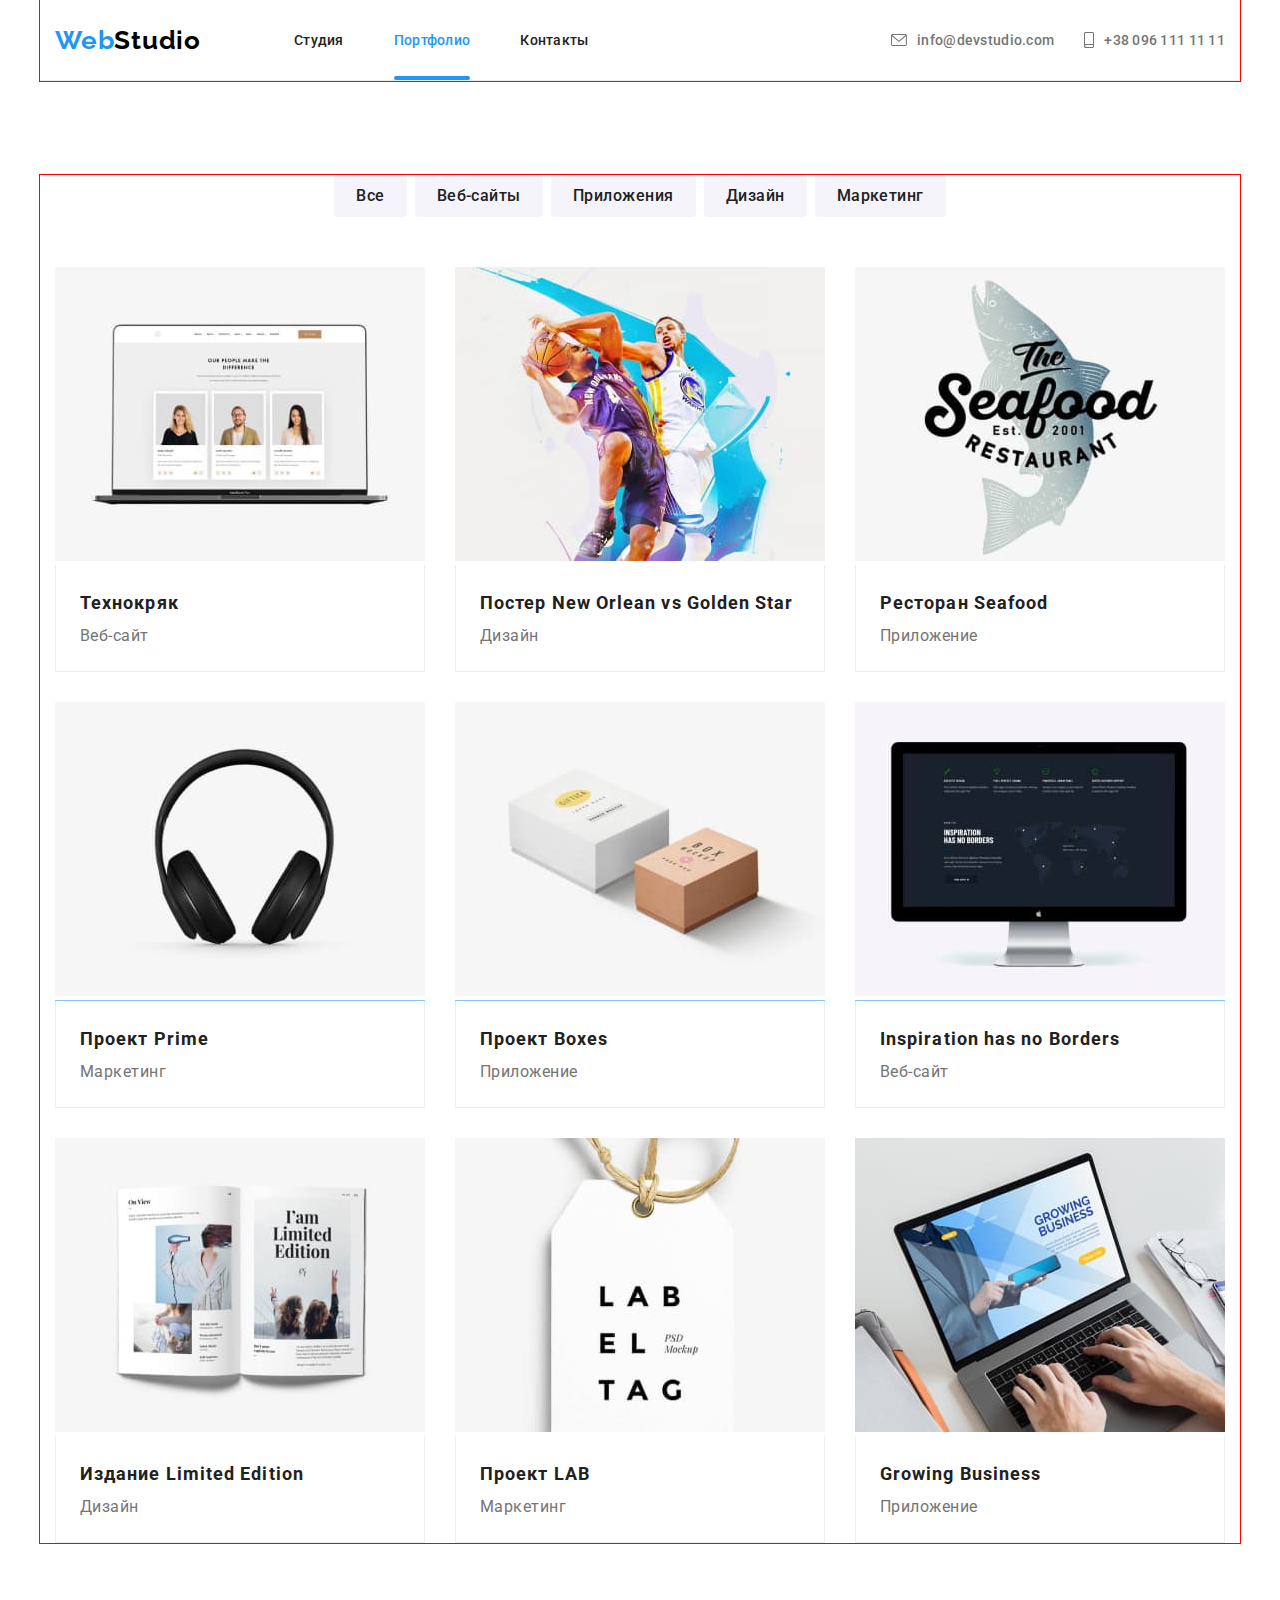
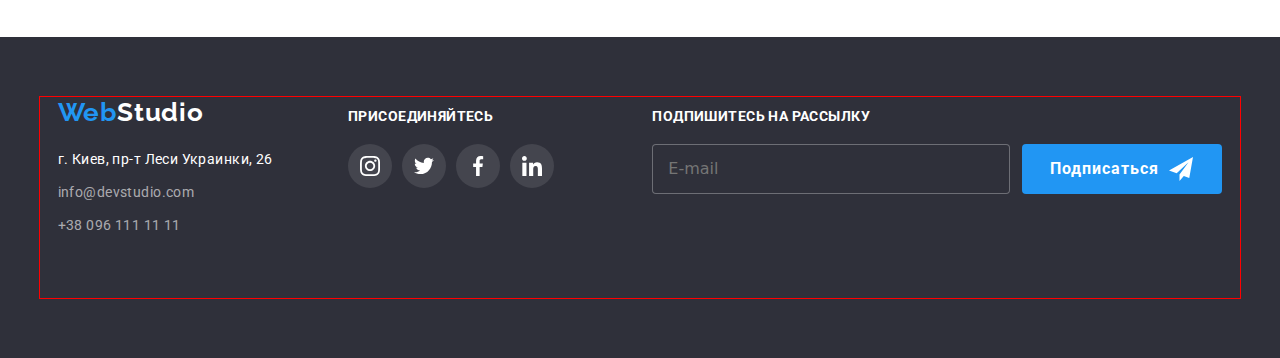
==== commit 84601244: "дз8" ====
--- a/portfolio.html
+++ b/portfolio.html
@@ -22,9 +22,10 @@
     <header>
         <div class="container header-nav">
             <a class="link header-logo-web" href="./index.html">Web<span class="header-logo-studio">Studio</span></a>
-            <button type="button" class="header-button__close">
-                <svg class="button-menu">
-                    <use href="./images/symbol-defs.svg#icon-menu-40px"></use>
+            <button type="button" class="header-button__close is-open">
+                <svg class="button-menu" aria-label="Переключатель мобільного меню">
+                    <use class="icon-menu" href="./images/symbol-defs.svg#icon-menu-40px"></use>
+                    <use class="icon-close-menu" href="./images/symbol-defs.svg#icon-close-menu"></use>
                 </svg>
             </button>
             <nav class="main-nav">
@@ -85,7 +86,21 @@
                     <li class="projects__img">
                             <a class="link projects__link" href="">
                                 <div class="projects__img-wrap">
-                                <img src="./images/potr.jpg" alt="Ноутбук" width="100%">
+                                    <picture>
+                                        <source 
+                                            srcset="./images/projects/desktop/img-1.jpg 1x, 
+                                                    ./images/projects/desktop/img-1-@2x.jpg 2x"
+                                                    media="(min-width: 1200px)" />
+                                        <source 
+                                            srcset="./images/projects/tablet/img-1.jpg 1x,
+                                                    ./images/projects/tablet/img-1-@2x.jpg 2x" 
+                                                    media="(min-width: 768px)" />
+                                        <source 
+                                            srcset="./images/projects/mobile/img-1.jpg 1x,
+                                                    ./images/projects/mobile/img-1-@2x.jpg 2x" 
+                                                    media="(min-width: 320px)" />
+                                            <img src="./images/potr.jpg" alt="Ноутбук" width="100%">
+                                    </picture>
                                 <p class="flex-top-text">
                                     Технокряк это современная площадка распространения коронавируса. Компании используют эту платформу для цифрового
                                     шпионажа и атак на защищённые сервера конкурентов.
@@ -100,7 +115,21 @@
                     <li class="projects__img">
                             <a class="link projects__link" href="">
                                 <div class="projects__img-wrap">
-                                <img src="./images/potr(1).jpg" alt="Баскетболіcти" width="100%">
+                                    <picture>
+                                        <source 
+                                            srcset="./images/projects/desktop/img-2.jpg 1x, 
+                                                    ./images/projects/desktop/img-2-@2x.jpg 2x"
+                                                    media="(min-width: 1200px)" />
+                                        <source 
+                                            srcset="./images/projects/tablet/img-2.jpg 1x,
+                                                    ./images/projects/tablet/img-2-@2x.jpg 2x"
+                                                    media="(min-width: 768px)" />
+                                        <source 
+                                            srcset="./images/projects/mobile/img-2.jpg 1x,
+                                                    ./images/projects/mobile/img-2-@2x.jpg 2x"
+                                                    media="(min-width: 320px)" />
+                                            <img src="./images/potr(1).jpg" alt="Баскетболіcти" width="100%">
+                                    </picture>
                                 <p class="flex-top-text">
                                     Технокряк это современная площадка распространения коронавируса. Компании используют эту платформу для цифрового
                                     шпионажа и атак на защищённые сервера конкурентов.
@@ -115,7 +144,21 @@
                     <li class="projects__img">
                             <a class="link projects__link" href="">
                                 <div class="projects__img-wrap">
-                                <img src="./images/port(2).jpg" alt="Логотип ресторану" width="100%">
+                                    <picture>
+                                        <source 
+                                            srcset="./images/projects/desktop/img-3.jpg 1x, 
+                                                    ./images/projects/desktop/img-3-@2x.jpg 2x"
+                                                    media="(min-width: 1200px)" />
+                                        <source 
+                                            srcset="./images/projects/tablet/img-3.jpg 1x,
+                                                    ./images/projects/tablet/img-3-@2x.jpg 2x"
+                                                    media="(min-width: 768px)" />
+                                        <source 
+                                            srcset="./images/projects/mobile/img-3.jpg 1x,
+                                                    ./images/projects/mobile/img-3-@2x.jpg 2x"
+                                                    media="(min-width: 320px)" />
+                                            <img src="./images/port(2).jpg" alt="Логотип ресторану" width="100%">
+                                            </picture>
                                 <p class="flex-top-text">
                                     Технокряк это современная площадка распространения коронавируса. Компании используют эту платформу для цифрового
                                     шпионажа и атак на защищённые сервера конкурентов.
@@ -130,7 +173,21 @@
                     <li class="projects__img">
                             <a class="link projects__link" href="">
                                 <div class="projects__img-wrap">
-                                <img src="./images/port(3).jpg" alt="Навушники" width="100%">
+                                    <picture>
+                                        <source 
+                                            srcset="./images/projects/desktop/img-4.jpg 1x, 
+                                                    ./images/projects/desktop/img-4-@2x.jpg 2x"
+                                                    media="(min-width: 1200px)" />
+                                        <source 
+                                            srcset="./images/projects/tablet/img-4.jpg 1x,
+                                                    ./images/projects/tablet/img-4-@2x.jpg 2x"
+                                                    media="(min-width: 768px)" />
+                                        <source 
+                                            srcset="./images/projects/mobile/img-4.jpg 1x,
+                                                    ./images/projects/mobile/img-4-@2x.jpg 2x"
+                                                    media="(min-width: 320px)" />
+                                            <img src="./images/port(3).jpg" alt="Навушники" width="100%">
+                                    </picture>
                                 <p class="flex-top-text">
                                     Технокряк это современная площадка распространения коронавируса. Компании используют эту платформу для цифрового
                                     шпионажа и атак на защищённые сервера конкурентов.
@@ -145,7 +202,21 @@
                     <li class="projects__img">
                             <a class="link projects__link" href="">
                                 <div class="projects__img-wrap">
-                                <img src="./images/port(4).jpg" alt="Коробка" width="100%">
+                                    <picture>
+                                        <source 
+                                            srcset="./images/projects/desktop/img-5.jpg 1x, 
+                                                    ./images/projects/desktop/img-5-@2x.jpg 2x"
+                                                    media="(min-width: 1200px)" />
+                                        <source 
+                                            srcset="./images/projects/tablet/img-5.jpg 1x,
+                                                    ./images/projects/tablet/img-5-@2x.jpg 2x"
+                                                    media="(min-width: 768px)" />
+                                        <source 
+                                            srcset="./images/projects/mobile/img-5.jpg 1x,
+                                                    ./images/projects/mobile/img-5-@2x.jpg 2x"
+                                                    media="(min-width: 320px)" />
+                                            <img src="./images/port(4).jpg" alt="Коробка" width="100%">
+                                    </picture>
                                 <p class="flex-top-text">
                                     Технокряк это современная площадка распространения коронавируса. Компании используют эту платформу для цифрового
                                     шпионажа и атак на защищённые сервера конкурентов.
@@ -160,7 +231,21 @@
                     <li class="projects__img">
                             <a class="link projects__link" href="">
                                 <div class="projects__img-wrap">
-                                <img src="./images/port(5).jpg" alt="Комп'ютер" width="100%">
+                                    <picture>
+                                        <source 
+                                            srcset="./images/projects/desktop/img-6.jpg 1x, 
+                                                    ./images/projects/desktop/img-6-@2x.jpg 2x"
+                                                    media="(min-width: 1200px)" />
+                                        <source 
+                                            srcset="./images/projects/tablet/img-6.jpg 1x,
+                                                    ./images/projects/tablet/img-6-@2x.jpg 2x"
+                                                    media="(min-width: 768px)" />
+                                        <source 
+                                            srcset="./images/projects/mobile/img-6.jpg 1x,
+                                                    ./images/projects/mobile/img-6-@2x.jpg 2x"
+                                                    media="(min-width: 320px)" />
+                                            <img src="./images/port(5).jpg" alt="Комп'ютер" width="100%">
+                                    </picture>
                                 <p class="flex-top-text">
                                     Технокряк это современная площадка распространения коронавируса. Компании используют эту платформу для цифрового
                                     шпионажа и атак на защищённые сервера конкурентов.
@@ -175,7 +260,21 @@
                     <li class="projects__img">
                             <a class="link projects__link" href="">
                                 <div class="projects__img-wrap">
-                                <img src="./images/port(6).jpg" alt="Журнал" width="100%">
+                                    <picture>
+                                        <source 
+                                            srcset="./images/projects/desktop/img-7.jpg 1x, 
+                                                    ./images/projects/desktop/img-7-@2x.jpg 2x"
+                                                    media="(min-width: 1200px)" />
+                                        <source 
+                                            srcset="./images/projects/tablet/img-7.jpg 1x,
+                                                    ./images/projects/tablet/img-7-@2x.jpg 2x"
+                                                    media="(min-width: 768px)" />
+                                        <source 
+                                            srcset="./images/projects/mobile/img-7.jpg 1x,
+                                                    ./images/projects/mobile/img-7-@2x.jpg 2x"
+                                                    media="(min-width: 320px)" />
+                                            <img src="./images/port(6).jpg" alt="Журнал" width="100%">
+                                    </picture>
                                 <p class="flex-top-text">
                                     Технокряк это современная площадка распространения коронавируса. Компании используют эту платформу для цифрового
                                     шпионажа и атак на защищённые сервера конкурентов.
@@ -190,7 +289,21 @@
                     <li class="projects__img">
                             <a class="link projects__link" href="">
                                 <div class="projects__img-wrap">
-                                <img src="./images/port(7).jpg" alt="Бірка" width="100%">
+                                    <picture>
+                                        <source 
+                                            srcset="./images/projects/desktop/img-8.jpg 1x, 
+                                                    ./images/projects/desktop/img-8-@2x.jpg 2x"
+                                                    media="(min-width: 1200px)" />
+                                        <source 
+                                            srcset="./images/projects/tablet/img-8.jpg 1x,
+                                                    ./images/projects/tablet/img-8-@2x.jpg 2x"
+                                                    media="(min-width: 768px)" />
+                                        <source 
+                                            srcset="./images/projects/mobile/img-8.jpg 1x,
+                                                    ./images/projects/mobile/img-8-@2x.jpg 2x"
+                                                    media="(min-width: 320px)" />
+                                            <img src="./images/port(7).jpg" alt="Бірка" width="100%">
+                                    </picture>
                                 <p class="flex-top-text">
                                     Технокряк это современная площадка распространения коронавируса. Компании используют эту платформу для цифрового
                                     шпионажа и атак на защищённые сервера конкурентов.
@@ -205,7 +318,21 @@
                     <li class="projects__img">
                             <a class="link projects__link" href="">
                                 <div class="projects__img-wrap">
-                                <img src="./images/port(8).jpg" alt="Ноутбук" width="100%">
+                                    <picture>
+                                        <source 
+                                            srcset="./images/projects/desktop/img-9.jpg 1x, 
+                                                    ./images/projects/desktop/img-9-@2x.jpg 2x"
+                                                    media="(min-width: 1200px)" />
+                                        <source 
+                                            srcset="./images/projects/tablet/img-9.jpg 1x,
+                                                    ./images/projects/tablet/img-9-@2x.jpg 2x"
+                                                    media="(min-width: 768px)" />
+                                        <source 
+                                            srcset="./images/projects/mobile/img-9.jpg 1x,
+                                                    ./images/projects/mobile/img-9-@2x.jpg 2x"
+                                                    media="(min-width: 320px)" />
+                                            <img src="./images/port(8).jpg" alt="Ноутбук" width="100%">
+                                    </picture>
                                 <p class="flex-top-text">
                                     Технокряк это современная площадка распространения коронавируса. Компании используют эту платформу для цифрового
                                     шпионажа и атак на защищённые сервера конкурентов.
--- a/css/main.css
+++ b/css/main.css
@@ -147,16 +147,32 @@
   padding-bottom: 94px;
 }
 
-.title {
-  margin-bottom: 50px;
-  font-family: Roboto;
-  font-style: normal;
-  font-weight: bold;
-  font-size: 36px;
-  line-height: 42px;
-  text-align: center;
-  letter-spacing: 0.03em;
-  color: var(--header-text-color);
+@media screen and (min-width: 480px) {
+  .title {
+    margin-bottom: 30px;
+    font-family: Roboto;
+    font-style: normal;
+    font-weight: bold;
+    font-size: 28px;
+    line-height: 33px;
+    text-align: center;
+    letter-spacing: 0.03em;
+    color: var(--header-text-color);
+  }
+}
+
+@media screen and (min-width: 1200px) {
+  .title {
+    margin-bottom: 50px;
+    font-family: Roboto;
+    font-style: normal;
+    font-weight: bold;
+    font-size: 36px;
+    line-height: 42px;
+    text-align: center;
+    letter-spacing: 0.03em;
+    color: var(--header-text-color);
+  }
 }
 
 .visually-hidden {
@@ -199,9 +215,23 @@
 }
 
 .header-button__close {
-  background-color: white;
+  display: inline-flex;
+  margin: 0px;
+  padding: 0px;
   border: none;
-  cursor: pointer;
+  background-color: transparent;
+}
+
+.header-button__close .icon-close-menu {
+  display: none;
+}
+
+.header-button__close.is-open .icon-close-menu {
+  display: block;
+}
+
+.header-button__close.is-open .icon-menu {
+  display: none;
 }
 
 @media screen and (min-width: 768px) {
--- a/css/main.min.css
+++ b/css/main.min.css
@@ -1,2 +1,2 @@
-:root{--header-text-color: #212121;--accent-color: #2196f3;--main-title-color: #212121;--portfolio-text-color: #212121}h1,h2,h3,h4,h5,h6,p{margin:0}ul{padding:0;margin:0}.link{text-decoration:none}.list{list-style:none}.button{cursor:pointer}body{font-family:"Roboto", sans-serif}.container{width:100%;padding-left:15px;padding-right:15px;margin:0 auto;outline:1px solid red}@media screen and (min-width: 480px){.container{width:480px}}@media screen and (min-width: 768px){.container{width:768px}}@media screen and (min-width: 1200px){.container{width:1200px}}.hero-btn{padding:10px 32px;margin:0 auto;font-family:Roboto;font-style:normal;font-weight:bold;font-size:16px;line-height:1.87;display:block;align-items:center;text-align:center;letter-spacing:0.06em;color:#ffffff;cursor:pointer;background:#2196f3;box-shadow:0px 4px 4px rgba(0,0,0,0.15);border-radius:4px;border:none;transition-property:color;transition-duration:250ms;transition-timing-function:linear cubic-bezier(0.4, 0, 0.2, 1)}.hero-btn:hover,.hero-btn:focus{color:#188ce8}.header-logo-web{padding-top:16px;padding-bottom:16px;font-family:Raleway;font-weight:bold;font-size:26px;line-height:31px;letter-spacing:0.03em;color:#2196f3}@media screen and (min-width: 768px){.header-logo-web{margin-right:88px}}@media screen and (min-width: 1200px){.header-logo-web{margin-right:93px}}.header-logo-studio{font-family:Raleway;font-weight:bold;font-size:26px;line-height:31px;letter-spacing:0.03em;color:#000000}.footer-logo-web{display:block;margin-bottom:20px;font-family:Raleway;font-weight:bold;font-size:26px;line-height:31px;letter-spacing:0.03em;color:#2196f3}.footer-logo-studio{font-family:Raleway;font-weight:bold;font-size:26px;line-height:31px;letter-spacing:0.03em;color:#ffffff}.section{padding-top:94px;padding-bottom:94px}.title{margin-bottom:50px;font-family:Roboto;font-style:normal;font-weight:bold;font-size:36px;line-height:42px;text-align:center;letter-spacing:0.03em;color:var(--header-text-color)}.visually-hidden{position:absolute;width:1px;height:1px;margin:-1px;border:0;padding:0;white-space:nowrap;clip-path:inset(100%);clip:rect(0 0 0 0);overflow:hidden}.header{padding:16px 0px}.header-nav{display:flex;justify-content:space-between;align-items:center;border-bottom:1px solid #ececec}.main-nav{display:none}@media screen and (min-width: 768px){.main-nav{display:block}}.button-menu{width:40px;height:40px}.header-button__close{background-color:white;border:none;cursor:pointer}@media screen and (min-width: 768px){.header-button__close{display:none}}.header__box-list{display:flex}.header__list .current{color:#2196f3}.header__list+.header__list{margin-left:50px}.header__link{display:block;font-family:Roboto;font-style:normal;font-weight:500;font-size:14px;line-height:16px;letter-spacing:0.02em;color:var(--header-text-color);padding-top:32px;padding-bottom:32px;position:relative;transition-property:color;transition-duration:250ms;transition-timing-function:linear cubic-bezier(0.4, 0, 0.2, 1)}.header__link:hover,.header__link:focus{color:var(--accent-color)}.header__link.current::after{content:"";width:100%;height:4px;background-color:#2196f3;position:absolute;display:block;bottom:0;border-radius:2px}.header-tel-mail{display:none}@media screen and (min-width: 768px){.header-tel-mail{display:block;margin-left:auto}.header-tel-mail .header-contact:not(:last-child){margin-bottom:10px}}@media screen and (min-width: 1200px){.header-tel-mail{display:flex}.header-tel-mail .header-contact:not(:last-child){margin-right:30px;margin-bottom:0px}}.header-mail{display:flex;align-items:center;font-family:Roboto;font-style:normal;font-weight:500;font-size:14px;line-height:16px;letter-spacing:0.02em;color:#757575;transition-property:color;transition-duration:250ms;transition-timing-function:linear cubic-bezier(0.4, 0, 0.2, 1)}.header-mail:hover,.header-mail:focus{color:var(--accent-color)}.header-icon-mail{width:16px;height:12px;margin-right:10px;fill:currentColor}.header-tel{display:flex;align-items:center;font-family:Roboto;font-style:normal;font-weight:500;font-size:14px;line-height:16px;letter-spacing:0.02em;color:#757575;transition-property:color;transition-duration:250ms;transition-timing-function:linear cubic-bezier(0.4, 0, 0.2, 1)}.header-tel:hover,.header-tel:focus{color:var(--accent-color)}.header-icon-tel{width:10px;height:16px;margin-right:10px;fill:currentColor}.hero{background-color:#2f303a;padding-top:200px;padding-bottom:200px}.hero{background-image:url(/images/symbol-defs.svg)}.hero{max-width:1600px;min-height:600px;margin-left:auto;margin-right:auto;background-image:linear-gradient(rgba(47,48,58,0.4), rgba(47,48,58,0.4)),url(../images/img-hero.jpg);background-position:center;background-size:cover}@media screen and (min-width: 480px){.hero-text{width:360px;height:84px;font-family:Roboto;font-style:normal;font-weight:900;font-size:26px;line-height:42px;text-align:center;letter-spacing:0.06em;text-transform:uppercase;color:#ffffff;margin:0 auto;margin-bottom:30px;display:block}}@media screen and (min-width: 1200px){.hero-text{width:696px;height:120px;font-family:Roboto;font-style:normal;font-weight:900;font-size:44px;line-height:1.36;text-align:center;letter-spacing:0.06em;text-transform:uppercase;color:#ffffff;margin:0 auto;margin-bottom:30px;display:block}}.advantage__thumb{display:flex;align-items:center;justify-content:center;height:120px;background:#f5f4fa;border-radius:4px;margin-bottom:30px}@media screen and (min-width: 768px){.advantage__text{display:flex;flex-wrap:wrap;justify-content:space-between}}@media screen and (min-width: 1200px){.advantage__text{display:flex}}@media screen and (min-width: 768px){.advantage__pre-text{width:354px;height:251px;margin-bottom:30px}}@media screen and (min-width: 1200px){.advantage__pre-text{width:270px}.advantage__pre-text:not(:last-child){margin-right:30px;margin-bottom:0px}}.advantage__list-text{margin-bottom:10px;font-family:Roboto;font-style:normal;font-weight:bold;font-size:14px;line-height:16px;letter-spacing:0.03em;color:var(--main-title-color);text-transform:uppercase}@media screen and (min-width: 480px){.advantage__list-text{text-align:center}}@media screen and (min-width: 768px){.advantage__list-text{text-align:start}}.advantage__title{font-family:Roboto;font-style:normal;font-weight:normal;font-size:14px;line-height:1.71;letter-spacing:0.03em;color:#757575}@media screen and (min-width: 480px){.advantage__title{margin-bottom:30px}}@media screen and (min-width: 1200px){.advantage__title{margin-bottom:0px}}.work__container{padding-bottom:94px}@media screen and (min-width: 480px){.work__container{display:none}}@media screen and (min-width: 1200px){.work__container{display:inline}}.work__container-img{display:inline-flex}.work__item-img{position:relative}.work__item-img:not(:last-child){margin-right:30px}.work__item-img::before{content:"";position:absolute;bottom:2px;left:0;display:inline-block;width:370px;height:70px;background-color:rgba(47,48,58,0.8)}.work__img-text{position:absolute;bottom:27px;left:83px;font-family:Roboto;font-style:normal;font-weight:bold;font-size:14px;line-height:16px;text-align:center;letter-spacing:0.03em;text-transform:uppercase;color:#ffffff}.img-items{width:100%}.team{background-color:#f5f4fa}@media screen and (min-width: 768px){.team__container{display:flex;flex-wrap:wrap;justify-content:space-between}}@media screen and (min-width: 1200px){.team__container{display:flex}}.team__pre-items{background-color:#ffffff;box-shadow:0px 1px 3px rgba(0,0,0,0.12),0px 1px 1px rgba(0,0,0,0.14),0px 2px 1px rgba(0,0,0,0.2);border-radius:0px 0px 4px 4px}@media screen and (min-width: 480px){.team__pre-items:not(:last-child){margin-bottom:30px}}@media screen and (min-width: 768px){.team__pre-items{width:354px;margin-bottom:30px}}@media screen and (min-width: 1200px){.team__pre-items{width:270px;margin-bottom:30px}.team__pre-items:not(:last-child){margin-right:30px}}.team__box-text{padding-top:30px;padding-bottom:30px}.team__items-text{margin-bottom:10px;font-family:Roboto;font-style:normal;font-weight:500;font-size:16px;line-height:19px;text-align:center;letter-spacing:0.03em;color:var(--header-text-color)}.team__title{font-family:Roboto;font-style:normal;font-weight:normal;font-size:16px;line-height:19px;text-align:center;letter-spacing:0.03em;color:#757575}.team__social-list{display:flex;justify-content:center;margin-top:16px}.team__box-link{width:44px;height:44px}.team__link{width:100%;height:100%;border-radius:50%;display:flex;align-items:center;justify-content:center;color:#afb1b8;transition-property:background-color, color;transition-duration:250ms;transition-timing-function:linear cubic-bezier(0.4, 0, 0.2, 1)}.team__link:hover,.team__link:focus{background-color:#2196f3;color:white}.team__social-icon{width:20px;height:20px;fill:currentColor}@media screen and (min-width: 480px){.clients__box{display:flex;flex-wrap:wrap;justify-content:space-between}}@media screen and (min-width: 1200px){.clients__box{display:flex}}@media screen and (min-width: 480px){.clients__link{width:210px;height:92px;margin-bottom:30px}}@media screen and (min-width: 768px){.clients__link{width:226px;height:92px;margin-bottom:30px}}@media screen and (min-width: 1200px){.clients__link{width:170px;height:92px;margin-bottom:0px}.clients__link:not(:last-child){margin-right:30px}}.clients__link-icon{width:100%;height:100%;border:1px solid #afb1b8;display:flex;align-items:center;justify-content:center;border-radius:4px;color:#757575;transition-property:color, border;transition-duration:250ms;transition-timing-function:linear cubic-bezier(0.4, 0, 0.2, 1)}.clients__link-icon:hover,.clients__link-icon:focus{color:var(--accent-color);border:1px solid var(--accent-color)}.clients__icon{width:106px;height:60px;fill:currentColor}.container-footer{align-items:baseline}@media screen and (min-width: 480px){.container-footer{text-align:center}}@media screen and (min-width: 768px){.container-footer{display:flex;flex-wrap:wrap;justify-content:space-around}}@media screen and (min-width: 1200px){.container-footer{display:flex;text-align:start}}.footer-container{margin-bottom:60px}.footer{background-color:#2f303a;padding-top:60px;padding-bottom:60px}.footer__pre-container:not(:last-child){margin-bottom:9px}.footer__map{font-family:Roboto;font-style:normal;font-weight:normal;font-size:14px;line-height:1.71;letter-spacing:0.03em;color:#ffffff;transition-property:color;transition-duration:250ms;transition-timing-function:linear cubic-bezier(0.4, 0, 0.2, 1)}.footer__map:hover,.footer__map:focus{color:var(--accent-color)}.footer__list{font-family:Roboto;font-style:normal;font-weight:normal;font-size:14px;line-height:1.71;letter-spacing:0.03em;color:rgba(255,255,255,0.6);transition-property:color;transition-duration:250ms;transition-timing-function:linear cubic-bezier(0.4, 0, 0.2, 1)}.footer__list:hover,.footer__list:focus{color:var(--accent-color)}address{font-family:Roboto;font-style:normal}.social{margin-bottom:60px;align-items:center}@media screen and (min-width: 1200px){.social{margin-left:70px}}.social__text{font-family:Roboto;font-style:normal;font-weight:bold;font-size:14px;line-height:16px;letter-spacing:0.03em;text-transform:uppercase;color:#ffffff}.social__links{display:flex;margin-top:20px;text-align:center;justify-content:center}.social__pre-link{background-color:rgba(255,255,255,0.1);border-radius:50%;width:44px;height:44px}.social__pre-link+.social__pre-link{margin-left:10px}.social__link{width:100%;height:100%;border-radius:50%;display:flex;align-items:center;justify-content:center;color:#ffffff;transition-property:background-color, color;transition-duration:250ms;transition-timing-function:linear cubic-bezier(0.4, 0, 0.2, 1)}.social__link:hover,.social__link:focus{color:#ffffff;background-color:var(--accent-color)}.social__icon{width:20px;height:20px;fill:currentColor}.send__text{font-family:Roboto;font-style:normal;font-weight:bold;font-size:14px;line-height:16px;letter-spacing:0.03em;text-transform:uppercase;color:#ffffff;margin-bottom:20px}@media screen and (min-width: 1200px){.send__mail{margin-left:93px}}@media screen and (min-width: 1200px){.send__form{display:flex}}.send__icon{width:24px;height:24px;margin-left:10px}.input-mail{height:50px;margin-right:12px;margin-bottom:20px;border:1px solid rgba(255,255,255,0.3);box-sizing:border-box;border-radius:4px;background-color:#2f303a;color:#ffffff;padding-left:15px;padding-right:15px;cursor:pointer;transition-property:filter;transition-duration:250ms;transition-timing-function:linear cubic-bezier(0.4, 0, 0.2, 1)}@media screen and (min-width: 480px){.input-mail{width:100%;margin-right:0px}}@media screen and (min-width: 768px){.input-mail{width:450px}}@media screen and (min-width: 1200px){.input-mail{width:358px;margin-right:12px}}.input-mail:hover,.input-mail:focus{filter:drop-shadow(0px 4px 4px rgba(0,0,0,0.15))}.button-send{width:200px;height:50px;background:var(--accent-color);border-radius:4px;border:none;font-family:Roboto;font-style:normal;font-weight:bold;font-size:16px;line-height:1.87;display:flex;align-items:center;text-align:center;letter-spacing:0.06em;color:#ffffff;padding:10px 28px;cursor:pointer;transition-property:box-shadow;transition-duration:250ms;transition-timing-function:linear cubic-bezier(0.4, 0, 0.2, 1)}@media screen and (min-width: 480px){.button-send{margin:auto}}@media screen and (min-width: 1200px){.button-send{margin:0px}}.button-send:hover,.button-send:focus{box-shadow:0px 4px 4px rgba(0,0,0,0.15)}.backdrop{width:100vw;height:100vh;background-color:rgba(0,0,0,0.2);border:1px solid #000000;box-sizing:border-box;box-shadow:0px 4px 4px rgba(0,0,0,0.25);position:fixed;top:0;transition:opacity 500ms linear, visibility 500ms}@media screen and (min-width: 768px){.backdrop{width:100vw}}@media screen and (min-width: 1200px){.backdrop{width:100vw}}.backdrop.is-hidden .modal{transform:scale(1.5) translate(-1000px);transition:transform 500ms}.modal{padding:40px;width:528px;min-height:581px;background-color:#ffffff;box-shadow:0px 1px 3px rgba(0,0,0,0.12),0px 1px 1px rgba(0,0,0,0.14),0px 2px 1px rgba(0,0,0,0.2);border-radius:4px;position:absolute;top:50%;left:50%;transform:scale(1);transform:translate(-50%, -50%);transition:transform 500ms}.modal__close{width:30px;height:30px;background-color:#ffffff;border:1px solid rgba(0,0,0,0.1);border-radius:50%;box-sizing:border-box;position:absolute;top:8px;right:8px;display:flex;align-items:center;justify-content:center;cursor:pointer;fill:currentColor;transition-property:color;transition-duration:250ms;transition-timing-function:linear cubic-bezier(0.4, 0, 0.2, 1)}.modal__close:hover,.modal__close:focus{color:var(--accent-color)}.modal__close-icon{width:18px;height:18px}.modal__title{margin-bottom:12px;font-family:Roboto;font-style:normal;font-weight:bold;font-size:20px;line-height:23px;text-align:center;letter-spacing:0.03em;color:#212121}.modal__field{margin-bottom:10px}.modal__field-feedbeck{margin-bottom:20px}.modal__field-check{margin-bottom:30px}.modal__input-text{display:block;margin-bottom:4px;font-family:Roboto;font-style:normal;font-weight:normal;font-size:12px;line-height:14px;letter-spacing:0.01em;color:#757575}.modal__wrap{position:relative}.modal__form-text{padding:12px 16px;resize:none;width:100%;height:120px;border:1px solid rgba(33,33,33,0.2);box-sizing:border-box;border-radius:4px;outline:none;cursor:pointer;transition-property:border;transition-duration:250ms;transition-timing-function:linear cubic-bezier(0.4, 0, 0.2, 1)}.modal__form-text:focus{border:1px solid #2196f3;border-radius:4px}.modal__check-text{font-family:Roboto;font-style:normal;font-weight:normal;font-size:14px;line-height:1.71;letter-spacing:0.03em;color:#757575;display:flex;align-items:center;justify-content:center}.modal__check-icon{width:16px;height:15px;border:2px solid #212121;border-radius:2px;margin-right:8.38px;display:flex;align-items:center;justify-content:center}.modal__text-link{font-family:Roboto;font-style:normal;font-weight:normal;font-size:14px;line-height:1.71;letter-spacing:0.03em;text-decoration-line:underline;color:var(--accent-color);margin-left:3px}.modal__button{font-family:Roboto;font-style:normal;font-weight:bold;font-size:16px;line-height:1.87;display:flex;align-items:center;text-align:center;letter-spacing:0.06em;color:#ffffff;display:block;margin:0 auto;width:200px;height:50px;background:#2196f3;box-shadow:0px 4px 4px rgba(0,0,0,0.15);border-radius:4px;border:none;cursor:pointer}.is-hidden{visibility:hidden;opacity:0;pointer-events:none}.person-modal{width:18px;height:18px;position:absolute;left:12px;top:50%;transform:translateY(-50%);cursor:pointer;fill:currentColor;transition-property:fill;transition-duration:250ms;transition-timing-function:linear cubic-bezier(0.4, 0, 0.2, 1)}.modal-form-input{padding-left:42px;padding-right:12px;width:100%;height:40px;border:1px solid rgba(33,33,33,0.2);box-sizing:border-box;border-radius:4px;outline:none;cursor:pointer;transition-property:border;transition-duration:250ms;transition-timing-function:linear cubic-bezier(0.4, 0, 0.2, 1)}.modal-form-input:focus{border:1px solid #2196f3;border-radius:4px}.modal-form-input:focus+.person-modal{fill:var(--accent-color)}.modal-form-input::modal-form-input{font-family:Roboto;font-style:normal;font-weight:normal;font-size:14px;line-height:16px;letter-spacing:0.01em;color:rgba(117,117,117,0.5)}.check-icon-modal{width:11px;height:8px;fill:#ffffff}.modal-check:checked+.modal__check-text .modal__check-icon{background-color:var(--accent-color);border:none}.modal-check:focus+.modal__check-text .modal__check-icon{border-color:var(--accent-color)}@media screen and (min-width: 480px){.projects{display:flex;flex-wrap:wrap;justify-content:center}}@media screen and (min-width: 768px){.projects{display:flex;flex-wrap:wrap;justify-content:space-between}}@media screen and (min-width: 480px){.projects__box-btn{display:block;display:flex;flex-wrap:wrap;justify-content:flex-start;margin-bottom:50px}}@media screen and (min-width: 768px){.projects__box-btn{display:block;display:flex;justify-content:center;margin-bottom:50px}}@media screen and (min-width: 480px){.projects__button{margin-bottom:15px}}@media screen and (min-width: 768px){.projects__button{margin-bottom:0px}}.projects__button:not(:last-child){margin-right:8px}.projects__list-btn{padding:8px 22px;font-family:Roboto;font-style:normal;font-weight:500;font-size:16px;line-height:1.62;text-align:center;letter-spacing:0.03em;color:#212121;cursor:pointer;border-radius:4px;border:none;background:#f5f4fa;border-radius:4px;transition-property:background-color, color, box-shadow;transition-duration:250ms;transition-timing-function:linear cubic-bezier(0.4, 0, 0.2, 1)}.projects__list-btn:hover,.projects__list-btn:focus{background:#2196f3;color:#ffffff;box-shadow:0px 3px 1px rgba(0,0,0,0.1),0px 1px 2px rgba(0,0,0,0.08),0px 2px 2px rgba(0,0,0,0.12);border-radius:4px}.projects__img{transition-property:box-shadow;transition-duration:250ms;transition-timing-function:linear cubic-bezier(0.4, 0, 0.2, 1)}@media screen and (min-width: 480px){.projects__img{width:450px}.projects__img:not(:last-child){margin-bottom:30px}}@media screen and (min-width: 768px){.projects__img{width:354px}.projects__img:not(:last-child){margin-bottom:30px}}@media screen and (min-width: 1200px){.projects__img{width:370px;margin-right:30px;margin-bottom:30px}.projects__img:nth-child(3n){margin-right:0}.projects__img:nth-last-child(-n+3){margin-bottom:0px}}.projects__img:hover,.projects__img:focus{box-shadow:0px 1px 1px rgba(0,0,0,0.12),0px 4px 4px rgba(0,0,0,0.06),1px 4px 6px rgba(0,0,0,0.16)}.projects__link :hover .flex-top-text,.projects :focus .flex-top-text{transform:translateY(0)}.projects__img-wrap{position:relative;overflow:hidden}.projects__text-container{padding:20px 24px;border-right:1px solid #eee;border-bottom:1px solid #eee;border-left:1px solid #eee}.projects__text{font-family:Roboto;font-style:normal;font-weight:bold;font-size:18px;line-height:2;letter-spacing:0.06em;color:var(--portfolio-text-color)}.projects__title{font-family:Roboto;font-style:normal;font-weight:normal;font-size:16px;line-height:1.87;letter-spacing:0.03em;color:#757575}.flex-top-text{font-family:Roboto;font-style:normal;font-weight:normal;font-size:18px;line-height:1.56;letter-spacing:0.03em;color:#ffffff;padding:63px 24px;background-color:rgba(33,150,243,0.9);position:absolute;top:0;left:0;height:100%;transform:translateY(100%);transition:transform 250ms cubic-bezier(0.4, 0, 0.2, 1)}
+:root{--header-text-color: #212121;--accent-color: #2196f3;--main-title-color: #212121;--portfolio-text-color: #212121}h1,h2,h3,h4,h5,h6,p{margin:0}ul{padding:0;margin:0}.link{text-decoration:none}.list{list-style:none}.button{cursor:pointer}body{font-family:"Roboto", sans-serif}.container{width:100%;padding-left:15px;padding-right:15px;margin:0 auto;outline:1px solid red}@media screen and (min-width: 480px){.container{width:480px}}@media screen and (min-width: 768px){.container{width:768px}}@media screen and (min-width: 1200px){.container{width:1200px}}.hero-btn{padding:10px 32px;margin:0 auto;font-family:Roboto;font-style:normal;font-weight:bold;font-size:16px;line-height:1.87;display:block;align-items:center;text-align:center;letter-spacing:0.06em;color:#ffffff;cursor:pointer;background:#2196f3;box-shadow:0px 4px 4px rgba(0,0,0,0.15);border-radius:4px;border:none;transition-property:color;transition-duration:250ms;transition-timing-function:linear cubic-bezier(0.4, 0, 0.2, 1)}.hero-btn:hover,.hero-btn:focus{color:#188ce8}.header-logo-web{padding-top:16px;padding-bottom:16px;font-family:Raleway;font-weight:bold;font-size:26px;line-height:31px;letter-spacing:0.03em;color:#2196f3}@media screen and (min-width: 768px){.header-logo-web{margin-right:88px}}@media screen and (min-width: 1200px){.header-logo-web{margin-right:93px}}.header-logo-studio{font-family:Raleway;font-weight:bold;font-size:26px;line-height:31px;letter-spacing:0.03em;color:#000000}.footer-logo-web{display:block;margin-bottom:20px;font-family:Raleway;font-weight:bold;font-size:26px;line-height:31px;letter-spacing:0.03em;color:#2196f3}.footer-logo-studio{font-family:Raleway;font-weight:bold;font-size:26px;line-height:31px;letter-spacing:0.03em;color:#ffffff}.section{padding-top:94px;padding-bottom:94px}@media screen and (min-width: 480px){.title{margin-bottom:30px;font-family:Roboto;font-style:normal;font-weight:bold;font-size:28px;line-height:33px;text-align:center;letter-spacing:0.03em;color:var(--header-text-color)}}@media screen and (min-width: 1200px){.title{margin-bottom:50px;font-family:Roboto;font-style:normal;font-weight:bold;font-size:36px;line-height:42px;text-align:center;letter-spacing:0.03em;color:var(--header-text-color)}}.visually-hidden{position:absolute;width:1px;height:1px;margin:-1px;border:0;padding:0;white-space:nowrap;clip-path:inset(100%);clip:rect(0 0 0 0);overflow:hidden}.header{padding:16px 0px}.header-nav{display:flex;justify-content:space-between;align-items:center;border-bottom:1px solid #ececec}.main-nav{display:none}@media screen and (min-width: 768px){.main-nav{display:block}}.button-menu{width:40px;height:40px}.header-button__close{display:inline-flex;margin:0px;padding:0px;border:none;background-color:transparent}.header-button__close .icon-close-menu{display:none}.header-button__close.is-open .icon-close-menu{display:block}.header-button__close.is-open .icon-menu{display:none}@media screen and (min-width: 768px){.header-button__close{display:none}}.header__box-list{display:flex}.header__list .current{color:#2196f3}.header__list+.header__list{margin-left:50px}.header__link{display:block;font-family:Roboto;font-style:normal;font-weight:500;font-size:14px;line-height:16px;letter-spacing:0.02em;color:var(--header-text-color);padding-top:32px;padding-bottom:32px;position:relative;transition-property:color;transition-duration:250ms;transition-timing-function:linear cubic-bezier(0.4, 0, 0.2, 1)}.header__link:hover,.header__link:focus{color:var(--accent-color)}.header__link.current::after{content:"";width:100%;height:4px;background-color:#2196f3;position:absolute;display:block;bottom:0;border-radius:2px}.header-tel-mail{display:none}@media screen and (min-width: 768px){.header-tel-mail{display:block;margin-left:auto}.header-tel-mail .header-contact:not(:last-child){margin-bottom:10px}}@media screen and (min-width: 1200px){.header-tel-mail{display:flex}.header-tel-mail .header-contact:not(:last-child){margin-right:30px;margin-bottom:0px}}.header-mail{display:flex;align-items:center;font-family:Roboto;font-style:normal;font-weight:500;font-size:14px;line-height:16px;letter-spacing:0.02em;color:#757575;transition-property:color;transition-duration:250ms;transition-timing-function:linear cubic-bezier(0.4, 0, 0.2, 1)}.header-mail:hover,.header-mail:focus{color:var(--accent-color)}.header-icon-mail{width:16px;height:12px;margin-right:10px;fill:currentColor}.header-tel{display:flex;align-items:center;font-family:Roboto;font-style:normal;font-weight:500;font-size:14px;line-height:16px;letter-spacing:0.02em;color:#757575;transition-property:color;transition-duration:250ms;transition-timing-function:linear cubic-bezier(0.4, 0, 0.2, 1)}.header-tel:hover,.header-tel:focus{color:var(--accent-color)}.header-icon-tel{width:10px;height:16px;margin-right:10px;fill:currentColor}.hero{background-color:#2f303a;padding-top:200px;padding-bottom:200px}.hero{background-image:url(/images/symbol-defs.svg)}.hero{max-width:1600px;min-height:600px;margin-left:auto;margin-right:auto;background-image:linear-gradient(rgba(47,48,58,0.4), rgba(47,48,58,0.4)),url(../images/img-hero.jpg);background-position:center;background-size:cover}@media screen and (min-width: 480px){.hero-text{width:360px;height:84px;font-family:Roboto;font-style:normal;font-weight:900;font-size:26px;line-height:42px;text-align:center;letter-spacing:0.06em;text-transform:uppercase;color:#ffffff;margin:0 auto;margin-bottom:30px;display:block}}@media screen and (min-width: 1200px){.hero-text{width:696px;height:120px;font-family:Roboto;font-style:normal;font-weight:900;font-size:44px;line-height:1.36;text-align:center;letter-spacing:0.06em;text-transform:uppercase;color:#ffffff;margin:0 auto;margin-bottom:30px;display:block}}.advantage__thumb{display:flex;align-items:center;justify-content:center;height:120px;background:#f5f4fa;border-radius:4px;margin-bottom:30px}@media screen and (min-width: 768px){.advantage__text{display:flex;flex-wrap:wrap;justify-content:space-between}}@media screen and (min-width: 1200px){.advantage__text{display:flex}}@media screen and (min-width: 768px){.advantage__pre-text{width:354px;height:251px;margin-bottom:30px}}@media screen and (min-width: 1200px){.advantage__pre-text{width:270px}.advantage__pre-text:not(:last-child){margin-right:30px;margin-bottom:0px}}.advantage__list-text{margin-bottom:10px;font-family:Roboto;font-style:normal;font-weight:bold;font-size:14px;line-height:16px;letter-spacing:0.03em;color:var(--main-title-color);text-transform:uppercase}@media screen and (min-width: 480px){.advantage__list-text{text-align:center}}@media screen and (min-width: 768px){.advantage__list-text{text-align:start}}.advantage__title{font-family:Roboto;font-style:normal;font-weight:normal;font-size:14px;line-height:1.71;letter-spacing:0.03em;color:#757575}@media screen and (min-width: 480px){.advantage__title{margin-bottom:30px}}@media screen and (min-width: 1200px){.advantage__title{margin-bottom:0px}}.work__container{padding-bottom:94px}@media screen and (min-width: 480px){.work__container{display:none}}@media screen and (min-width: 1200px){.work__container{display:inline}}.work__container-img{display:inline-flex}.work__item-img{position:relative}.work__item-img:not(:last-child){margin-right:30px}.work__item-img::before{content:"";position:absolute;bottom:2px;left:0;display:inline-block;width:370px;height:70px;background-color:rgba(47,48,58,0.8)}.work__img-text{position:absolute;bottom:27px;left:83px;font-family:Roboto;font-style:normal;font-weight:bold;font-size:14px;line-height:16px;text-align:center;letter-spacing:0.03em;text-transform:uppercase;color:#ffffff}.img-items{width:100%}.team{background-color:#f5f4fa}@media screen and (min-width: 768px){.team__container{display:flex;flex-wrap:wrap;justify-content:space-between}}@media screen and (min-width: 1200px){.team__container{display:flex}}.team__pre-items{background-color:#ffffff;box-shadow:0px 1px 3px rgba(0,0,0,0.12),0px 1px 1px rgba(0,0,0,0.14),0px 2px 1px rgba(0,0,0,0.2);border-radius:0px 0px 4px 4px}@media screen and (min-width: 480px){.team__pre-items:not(:last-child){margin-bottom:30px}}@media screen and (min-width: 768px){.team__pre-items{width:354px;margin-bottom:30px}}@media screen and (min-width: 1200px){.team__pre-items{width:270px;margin-bottom:30px}.team__pre-items:not(:last-child){margin-right:30px}}.team__box-text{padding-top:30px;padding-bottom:30px}.team__items-text{margin-bottom:10px;font-family:Roboto;font-style:normal;font-weight:500;font-size:16px;line-height:19px;text-align:center;letter-spacing:0.03em;color:var(--header-text-color)}.team__title{font-family:Roboto;font-style:normal;font-weight:normal;font-size:16px;line-height:19px;text-align:center;letter-spacing:0.03em;color:#757575}.team__social-list{display:flex;justify-content:center;margin-top:16px}.team__box-link{width:44px;height:44px}.team__link{width:100%;height:100%;border-radius:50%;display:flex;align-items:center;justify-content:center;color:#afb1b8;transition-property:background-color, color;transition-duration:250ms;transition-timing-function:linear cubic-bezier(0.4, 0, 0.2, 1)}.team__link:hover,.team__link:focus{background-color:#2196f3;color:white}.team__social-icon{width:20px;height:20px;fill:currentColor}@media screen and (min-width: 480px){.clients__box{display:flex;flex-wrap:wrap;justify-content:space-between}}@media screen and (min-width: 1200px){.clients__box{display:flex}}@media screen and (min-width: 480px){.clients__link{width:210px;height:92px;margin-bottom:30px}}@media screen and (min-width: 768px){.clients__link{width:226px;height:92px;margin-bottom:30px}}@media screen and (min-width: 1200px){.clients__link{width:170px;height:92px;margin-bottom:0px}.clients__link:not(:last-child){margin-right:30px}}.clients__link-icon{width:100%;height:100%;border:1px solid #afb1b8;display:flex;align-items:center;justify-content:center;border-radius:4px;color:#757575;transition-property:color, border;transition-duration:250ms;transition-timing-function:linear cubic-bezier(0.4, 0, 0.2, 1)}.clients__link-icon:hover,.clients__link-icon:focus{color:var(--accent-color);border:1px solid var(--accent-color)}.clients__icon{width:106px;height:60px;fill:currentColor}.container-footer{align-items:baseline}@media screen and (min-width: 480px){.container-footer{text-align:center}}@media screen and (min-width: 768px){.container-footer{display:flex;flex-wrap:wrap;justify-content:space-around}}@media screen and (min-width: 1200px){.container-footer{display:flex;text-align:start}}.footer-container{margin-bottom:60px}.footer{background-color:#2f303a;padding-top:60px;padding-bottom:60px}.footer__pre-container:not(:last-child){margin-bottom:9px}.footer__map{font-family:Roboto;font-style:normal;font-weight:normal;font-size:14px;line-height:1.71;letter-spacing:0.03em;color:#ffffff;transition-property:color;transition-duration:250ms;transition-timing-function:linear cubic-bezier(0.4, 0, 0.2, 1)}.footer__map:hover,.footer__map:focus{color:var(--accent-color)}.footer__list{font-family:Roboto;font-style:normal;font-weight:normal;font-size:14px;line-height:1.71;letter-spacing:0.03em;color:rgba(255,255,255,0.6);transition-property:color;transition-duration:250ms;transition-timing-function:linear cubic-bezier(0.4, 0, 0.2, 1)}.footer__list:hover,.footer__list:focus{color:var(--accent-color)}address{font-family:Roboto;font-style:normal}.social{margin-bottom:60px;align-items:center}@media screen and (min-width: 1200px){.social{margin-left:70px}}.social__text{font-family:Roboto;font-style:normal;font-weight:bold;font-size:14px;line-height:16px;letter-spacing:0.03em;text-transform:uppercase;color:#ffffff}.social__links{display:flex;margin-top:20px;text-align:center;justify-content:center}.social__pre-link{background-color:rgba(255,255,255,0.1);border-radius:50%;width:44px;height:44px}.social__pre-link+.social__pre-link{margin-left:10px}.social__link{width:100%;height:100%;border-radius:50%;display:flex;align-items:center;justify-content:center;color:#ffffff;transition-property:background-color, color;transition-duration:250ms;transition-timing-function:linear cubic-bezier(0.4, 0, 0.2, 1)}.social__link:hover,.social__link:focus{color:#ffffff;background-color:var(--accent-color)}.social__icon{width:20px;height:20px;fill:currentColor}.send__text{font-family:Roboto;font-style:normal;font-weight:bold;font-size:14px;line-height:16px;letter-spacing:0.03em;text-transform:uppercase;color:#ffffff;margin-bottom:20px}@media screen and (min-width: 1200px){.send__mail{margin-left:93px}}@media screen and (min-width: 1200px){.send__form{display:flex}}.send__icon{width:24px;height:24px;margin-left:10px}.input-mail{height:50px;margin-right:12px;margin-bottom:20px;border:1px solid rgba(255,255,255,0.3);box-sizing:border-box;border-radius:4px;background-color:#2f303a;color:#ffffff;padding-left:15px;padding-right:15px;cursor:pointer;transition-property:filter;transition-duration:250ms;transition-timing-function:linear cubic-bezier(0.4, 0, 0.2, 1)}@media screen and (min-width: 480px){.input-mail{width:100%;margin-right:0px}}@media screen and (min-width: 768px){.input-mail{width:450px}}@media screen and (min-width: 1200px){.input-mail{width:358px;margin-right:12px}}.input-mail:hover,.input-mail:focus{filter:drop-shadow(0px 4px 4px rgba(0,0,0,0.15))}.button-send{width:200px;height:50px;background:var(--accent-color);border-radius:4px;border:none;font-family:Roboto;font-style:normal;font-weight:bold;font-size:16px;line-height:1.87;display:flex;align-items:center;text-align:center;letter-spacing:0.06em;color:#ffffff;padding:10px 28px;cursor:pointer;transition-property:box-shadow;transition-duration:250ms;transition-timing-function:linear cubic-bezier(0.4, 0, 0.2, 1)}@media screen and (min-width: 480px){.button-send{margin:auto}}@media screen and (min-width: 1200px){.button-send{margin:0px}}.button-send:hover,.button-send:focus{box-shadow:0px 4px 4px rgba(0,0,0,0.15)}.backdrop{width:100vw;height:100vh;background-color:rgba(0,0,0,0.2);border:1px solid #000000;box-sizing:border-box;box-shadow:0px 4px 4px rgba(0,0,0,0.25);position:fixed;top:0;transition:opacity 500ms linear, visibility 500ms}@media screen and (min-width: 768px){.backdrop{width:100vw}}@media screen and (min-width: 1200px){.backdrop{width:100vw}}.backdrop.is-hidden .modal{transform:scale(1.5) translate(-1000px);transition:transform 500ms}.modal{padding:40px;width:528px;min-height:581px;background-color:#ffffff;box-shadow:0px 1px 3px rgba(0,0,0,0.12),0px 1px 1px rgba(0,0,0,0.14),0px 2px 1px rgba(0,0,0,0.2);border-radius:4px;position:absolute;top:50%;left:50%;transform:scale(1);transform:translate(-50%, -50%);transition:transform 500ms}.modal__close{width:30px;height:30px;background-color:#ffffff;border:1px solid rgba(0,0,0,0.1);border-radius:50%;box-sizing:border-box;position:absolute;top:8px;right:8px;display:flex;align-items:center;justify-content:center;cursor:pointer;fill:currentColor;transition-property:color;transition-duration:250ms;transition-timing-function:linear cubic-bezier(0.4, 0, 0.2, 1)}.modal__close:hover,.modal__close:focus{color:var(--accent-color)}.modal__close-icon{width:18px;height:18px}.modal__title{margin-bottom:12px;font-family:Roboto;font-style:normal;font-weight:bold;font-size:20px;line-height:23px;text-align:center;letter-spacing:0.03em;color:#212121}.modal__field{margin-bottom:10px}.modal__field-feedbeck{margin-bottom:20px}.modal__field-check{margin-bottom:30px}.modal__input-text{display:block;margin-bottom:4px;font-family:Roboto;font-style:normal;font-weight:normal;font-size:12px;line-height:14px;letter-spacing:0.01em;color:#757575}.modal__wrap{position:relative}.modal__form-text{padding:12px 16px;resize:none;width:100%;height:120px;border:1px solid rgba(33,33,33,0.2);box-sizing:border-box;border-radius:4px;outline:none;cursor:pointer;transition-property:border;transition-duration:250ms;transition-timing-function:linear cubic-bezier(0.4, 0, 0.2, 1)}.modal__form-text:focus{border:1px solid #2196f3;border-radius:4px}.modal__check-text{font-family:Roboto;font-style:normal;font-weight:normal;font-size:14px;line-height:1.71;letter-spacing:0.03em;color:#757575;display:flex;align-items:center;justify-content:center}.modal__check-icon{width:16px;height:15px;border:2px solid #212121;border-radius:2px;margin-right:8.38px;display:flex;align-items:center;justify-content:center}.modal__text-link{font-family:Roboto;font-style:normal;font-weight:normal;font-size:14px;line-height:1.71;letter-spacing:0.03em;text-decoration-line:underline;color:var(--accent-color);margin-left:3px}.modal__button{font-family:Roboto;font-style:normal;font-weight:bold;font-size:16px;line-height:1.87;display:flex;align-items:center;text-align:center;letter-spacing:0.06em;color:#ffffff;display:block;margin:0 auto;width:200px;height:50px;background:#2196f3;box-shadow:0px 4px 4px rgba(0,0,0,0.15);border-radius:4px;border:none;cursor:pointer}.is-hidden{visibility:hidden;opacity:0;pointer-events:none}.person-modal{width:18px;height:18px;position:absolute;left:12px;top:50%;transform:translateY(-50%);cursor:pointer;fill:currentColor;transition-property:fill;transition-duration:250ms;transition-timing-function:linear cubic-bezier(0.4, 0, 0.2, 1)}.modal-form-input{padding-left:42px;padding-right:12px;width:100%;height:40px;border:1px solid rgba(33,33,33,0.2);box-sizing:border-box;border-radius:4px;outline:none;cursor:pointer;transition-property:border;transition-duration:250ms;transition-timing-function:linear cubic-bezier(0.4, 0, 0.2, 1)}.modal-form-input:focus{border:1px solid #2196f3;border-radius:4px}.modal-form-input:focus+.person-modal{fill:var(--accent-color)}.modal-form-input::modal-form-input{font-family:Roboto;font-style:normal;font-weight:normal;font-size:14px;line-height:16px;letter-spacing:0.01em;color:rgba(117,117,117,0.5)}.check-icon-modal{width:11px;height:8px;fill:#ffffff}.modal-check:checked+.modal__check-text .modal__check-icon{background-color:var(--accent-color);border:none}.modal-check:focus+.modal__check-text .modal__check-icon{border-color:var(--accent-color)}@media screen and (min-width: 480px){.projects{display:flex;flex-wrap:wrap;justify-content:center}}@media screen and (min-width: 768px){.projects{display:flex;flex-wrap:wrap;justify-content:space-between}}@media screen and (min-width: 480px){.projects__box-btn{display:block;display:flex;flex-wrap:wrap;justify-content:flex-start;margin-bottom:50px}}@media screen and (min-width: 768px){.projects__box-btn{display:block;display:flex;justify-content:center;margin-bottom:50px}}@media screen and (min-width: 480px){.projects__button{margin-bottom:15px}}@media screen and (min-width: 768px){.projects__button{margin-bottom:0px}}.projects__button:not(:last-child){margin-right:8px}.projects__list-btn{padding:8px 22px;font-family:Roboto;font-style:normal;font-weight:500;font-size:16px;line-height:1.62;text-align:center;letter-spacing:0.03em;color:#212121;cursor:pointer;border-radius:4px;border:none;background:#f5f4fa;border-radius:4px;transition-property:background-color, color, box-shadow;transition-duration:250ms;transition-timing-function:linear cubic-bezier(0.4, 0, 0.2, 1)}.projects__list-btn:hover,.projects__list-btn:focus{background:#2196f3;color:#ffffff;box-shadow:0px 3px 1px rgba(0,0,0,0.1),0px 1px 2px rgba(0,0,0,0.08),0px 2px 2px rgba(0,0,0,0.12);border-radius:4px}.projects__img{transition-property:box-shadow;transition-duration:250ms;transition-timing-function:linear cubic-bezier(0.4, 0, 0.2, 1)}@media screen and (min-width: 480px){.projects__img{width:450px}.projects__img:not(:last-child){margin-bottom:30px}}@media screen and (min-width: 768px){.projects__img{width:354px}.projects__img:not(:last-child){margin-bottom:30px}}@media screen and (min-width: 1200px){.projects__img{width:370px;margin-right:30px;margin-bottom:30px}.projects__img:nth-child(3n){margin-right:0}.projects__img:nth-last-child(-n+3){margin-bottom:0px}}.projects__img:hover,.projects__img:focus{box-shadow:0px 1px 1px rgba(0,0,0,0.12),0px 4px 4px rgba(0,0,0,0.06),1px 4px 6px rgba(0,0,0,0.16)}.projects__link :hover .flex-top-text,.projects :focus .flex-top-text{transform:translateY(0)}.projects__img-wrap{position:relative;overflow:hidden}.projects__text-container{padding:20px 24px;border-right:1px solid #eee;border-bottom:1px solid #eee;border-left:1px solid #eee}.projects__text{font-family:Roboto;font-style:normal;font-weight:bold;font-size:18px;line-height:2;letter-spacing:0.06em;color:var(--portfolio-text-color)}.projects__title{font-family:Roboto;font-style:normal;font-weight:normal;font-size:16px;line-height:1.87;letter-spacing:0.03em;color:#757575}.flex-top-text{font-family:Roboto;font-style:normal;font-weight:normal;font-size:18px;line-height:1.56;letter-spacing:0.03em;color:#ffffff;padding:63px 24px;background-color:rgba(33,150,243,0.9);position:absolute;top:0;left:0;height:100%;transform:translateY(100%);transition:transform 250ms cubic-bezier(0.4, 0, 0.2, 1)}
 /*# sourceMappingURL=main.min.css.map */